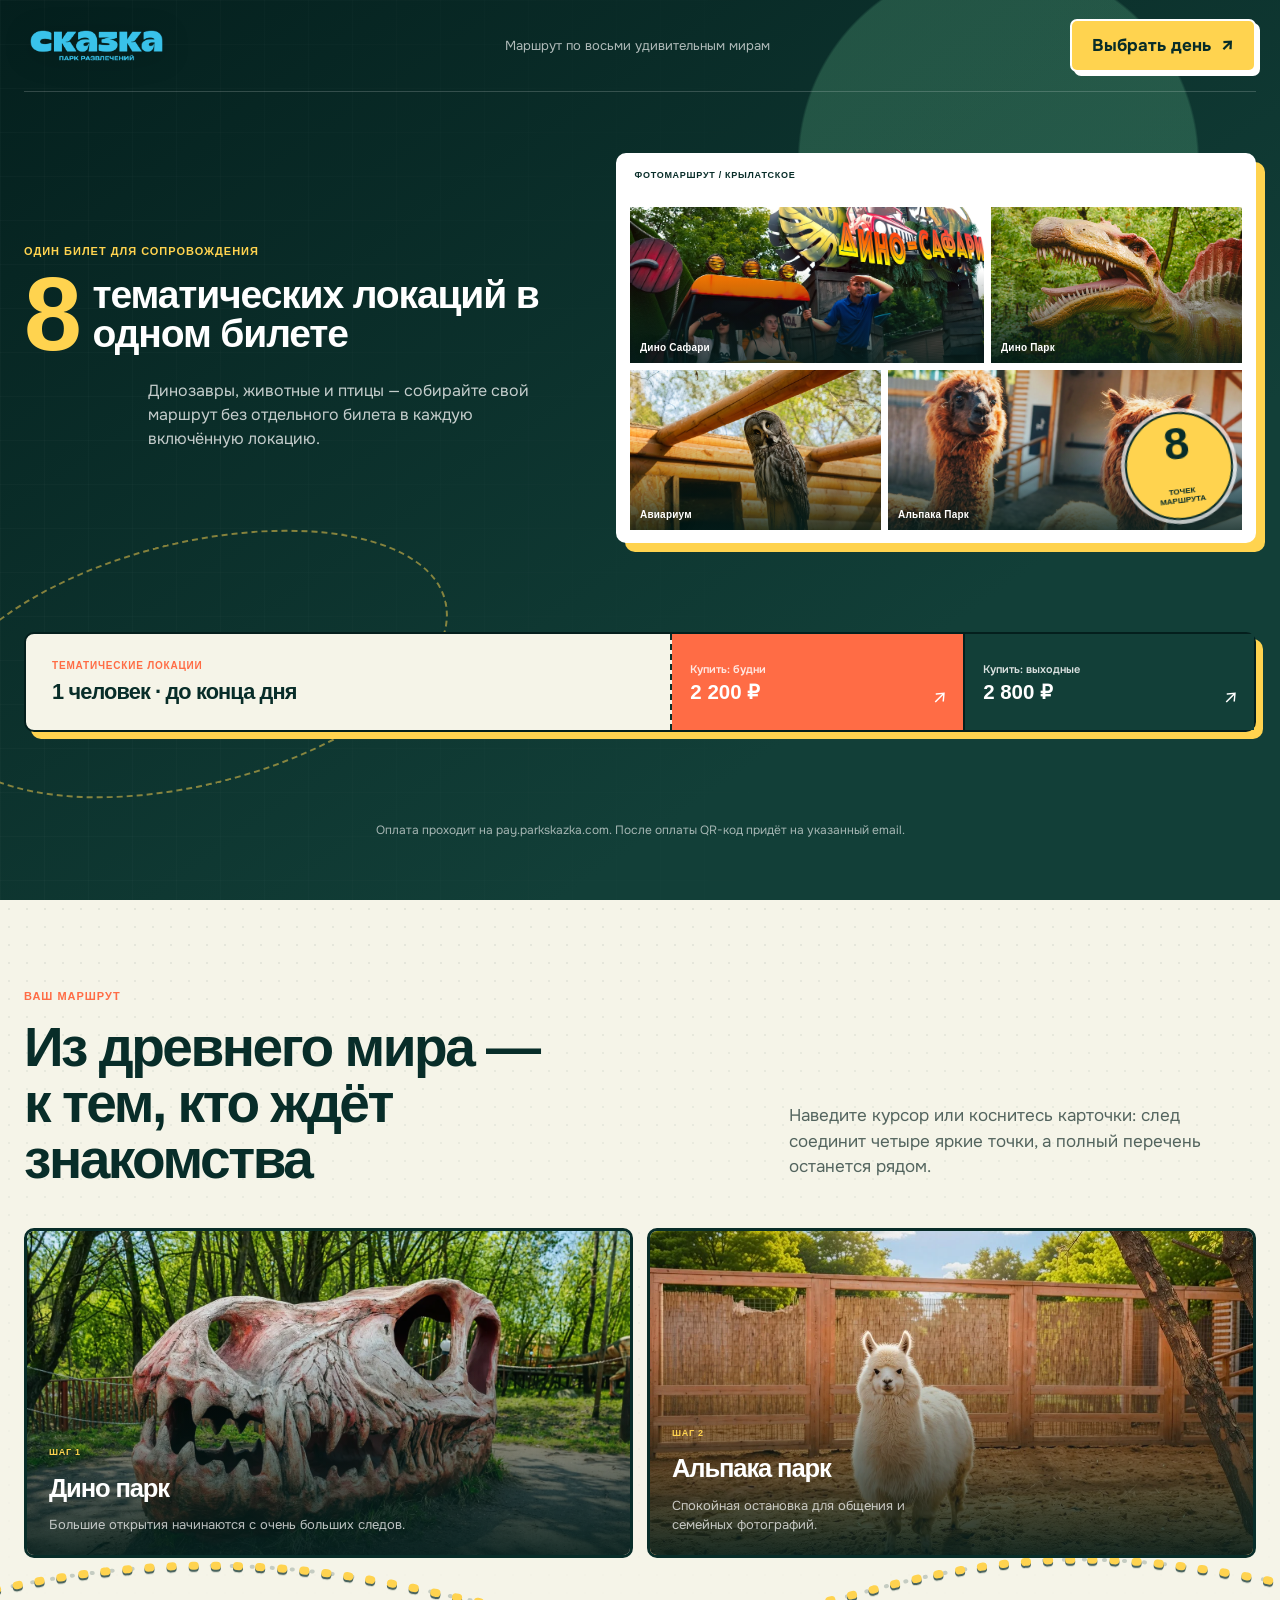
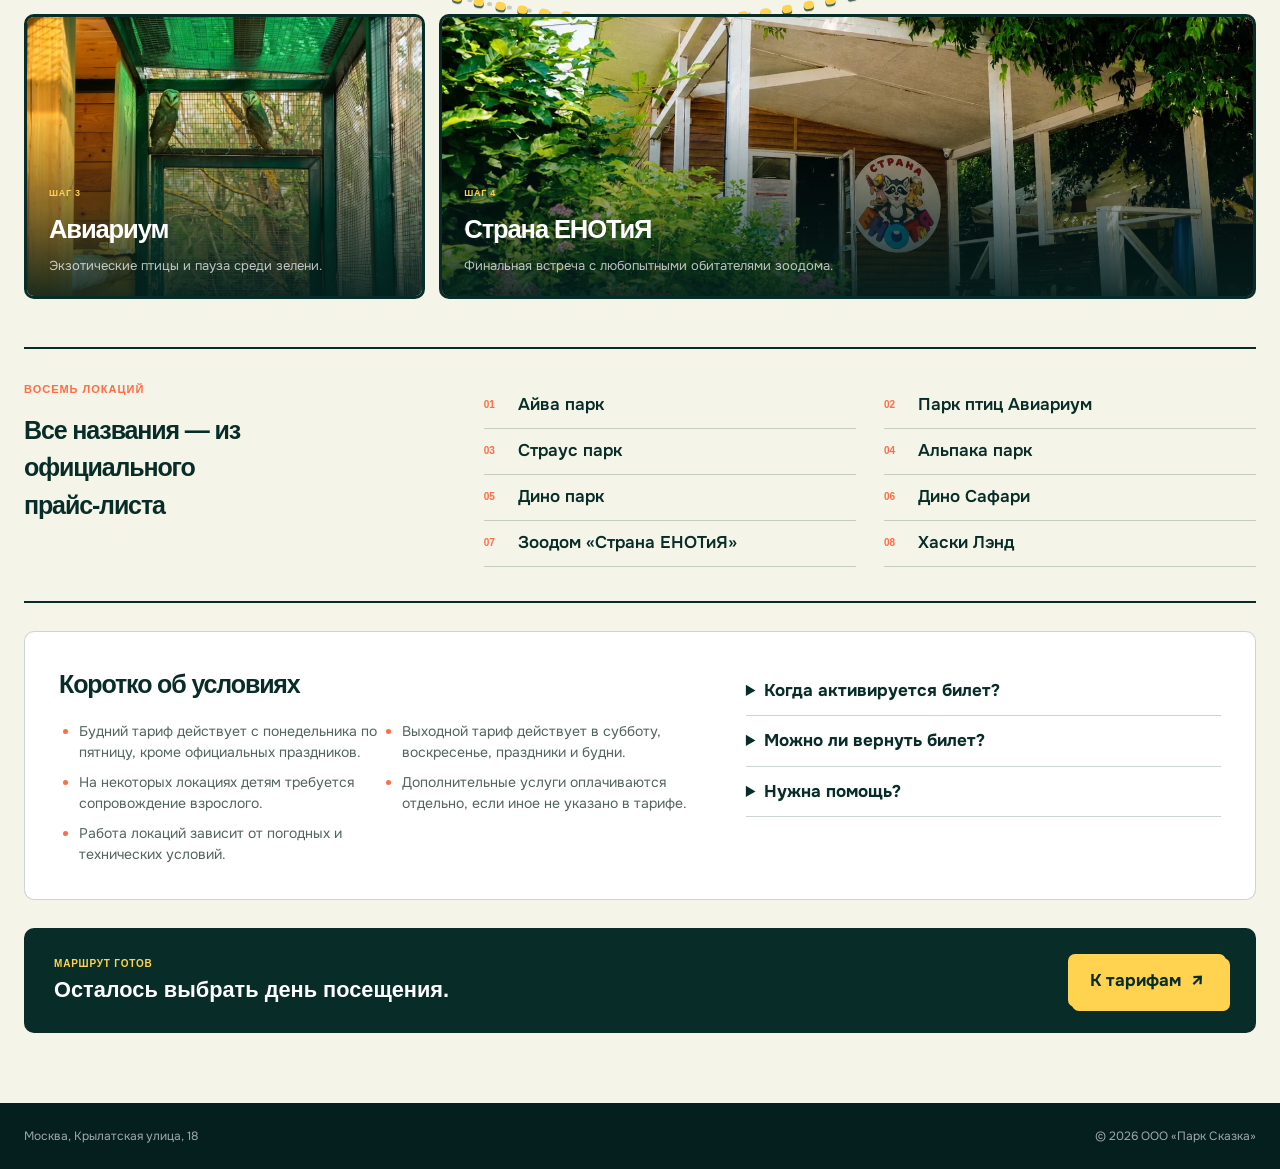
==== theme-locations/index.html @ 402e7f3f "Animate themed route and keep trail behind cards" ====
<!doctype html>
<html lang="ru">
<head>
  <meta charset="utf-8">
  <meta name="viewport" content="width=device-width, initial-scale=1">
  <meta name="description" content="8 тематических локаций Парка «Сказка» в одном билете. Тариф на будни и выходные с прямым переходом к оплате.">
  <meta name="theme-color" content="#173e3a">
  <title>Тематические локации Парка «Сказка»</title>
  <link rel="preload" href="assets/hero-safari.webp" as="image" fetchpriority="high">
  <link rel="stylesheet" href="styles.css">
  <script src="tracking-config.js"></script>
  <script src="script.js" defer></script>
</head>
<body data-page="theme-locations">
  <a class="skip-link" href="#theme-tickets">К тарифам</a>

  <header class="site-header">
    <a class="brand" href="https://parkskazka.com/" aria-label="Перейти на сайт Парка Сказка">
      <img src="assets/skazka-logo.png" alt="Парк Сказка" width="146" height="63">
    </a>
    <p class="header-note">Маршрут по восьми удивительным мирам</p>
    <a class="header-buy" href="#theme-tickets">Выбрать день</a>
  </header>

  <main>
    <section class="hero" aria-labelledby="theme-title">
      <div class="hero-copy reveal">
        <p class="eyebrow">Один билет для сопровождения</p>
        <h1 id="theme-title"><span class="title-number">8</span><span class="title-words">тематических локаций в одном билете</span></h1>
        <p class="hero-lead">Динозавры, животные и птицы — собирайте свой маршрут без отдельного билета в каждую включённую локацию.</p>
      </div>

      <div class="park-collage reveal" data-reveal-delay="1" aria-label="Фотографии тематических парков">
        <figure class="park-shot park-shot--safari">
          <img src="assets/hero-safari.webp" alt="Гости отправляются в Дино Сафари" width="1800" height="1200" fetchpriority="high">
          <figcaption>Дино Сафари</figcaption>
        </figure>
        <figure class="park-shot park-shot--dino">
          <img src="assets/hero-dino.webp" alt="Динозавр в Дино Парке" width="1800" height="1200">
          <figcaption>Дино Парк</figcaption>
        </figure>
        <figure class="park-shot park-shot--aviarium">
          <img src="assets/hero-aviarium.webp" alt="Сова в Авиариуме" width="1800" height="1003">
          <figcaption>Авиариум</figcaption>
        </figure>
        <figure class="park-shot park-shot--alpaca">
          <img src="assets/hero-alpaca.webp" alt="Альпаки в Альпака Парке" width="1800" height="1208">
          <figcaption>Альпака Парк</figcaption>
        </figure>
        <div class="film-stamp"><span>8</span><small>точек маршрута</small></div>
      </div>

      <div class="tariff-strip reveal" id="theme-tickets" data-reveal-delay="2" aria-label="Тарифы тематического билета">
        <div class="tariff-copy">
          <span>Тематические локации</span>
          <strong>1 человек · до конца дня</strong>
        </div>
        <a class="price-button" data-goal="theme_weekday" href="https://pay.parkskazka.com/goods/13166410?quantity=1">
          <span>Купить: будни</span><strong>2 200 ₽</strong>
        </a>
        <a class="price-button price-button--weekend" data-goal="theme_weekend" href="https://pay.parkskazka.com/goods/13166459?quantity=1">
          <span>Купить: выходные</span><strong>2 800 ₽</strong>
        </a>
      </div>

      <p class="payment-note">Оплата проходит на pay.parkskazka.com. После оплаты QR-код придёт на указанный email.</p>
    </section>

    <section class="trail" aria-labelledby="trail-title">
      <div class="trail-heading reveal">
        <div>
          <p class="eyebrow">Ваш маршрут</p>
          <h2 id="trail-title">Из древнего мира — к тем, кто ждёт знакомства</h2>
        </div>
        <p>Наведите курсор или коснитесь карточки: след соединит четыре яркие точки, а полный перечень останется рядом.</p>
      </div>

      <div class="trail-board">
        <svg class="trail-line" viewBox="0 0 1000 80" aria-hidden="true" preserveAspectRatio="none">
          <path class="trail-line__guide" pathLength="1000" d="M-20 48 C110 12 220 14 340 46 S560 82 680 44 S885 8 1020 42" />
          <path class="trail-line__motion" pathLength="1000" d="M-20 48 C110 12 220 14 340 46 S560 82 680 44 S885 8 1020 42" />
        </svg>

        <article class="place-card place-card--one reveal" tabindex="0">
          <img src="assets/dino.webp" alt="Дино парк в Парке Сказка" width="960" height="640" loading="lazy">
          <div><span>Шаг 1</span><h3>Дино парк</h3><p>Большие открытия начинаются с очень больших следов.</p></div>
        </article>
        <article class="place-card place-card--two reveal" data-reveal-delay="1" tabindex="0">
          <img src="assets/alpaca.webp" alt="Альпака парк в Парке Сказка" width="960" height="640" loading="lazy">
          <div><span>Шаг 2</span><h3>Альпака парк</h3><p>Спокойная остановка для общения и семейных фотографий.</p></div>
        </article>
        <article class="place-card place-card--three reveal" data-reveal-delay="2" tabindex="0">
          <img src="assets/aviarium.webp" alt="Парк птиц Авиариум" width="960" height="640" loading="lazy">
          <div><span>Шаг 3</span><h3>Авиариум</h3><p>Экзотические птицы и пауза среди зелени.</p></div>
        </article>
        <article class="place-card place-card--four reveal" data-reveal-delay="3" tabindex="0">
          <img src="assets/enotiya.webp" alt="Зоодом Страна ЕНОТиЯ" width="960" height="640" loading="lazy">
          <div><span>Шаг 4</span><h3>Страна ЕНОТиЯ</h3><p>Финальная встреча с любопытными обитателями зоодома.</p></div>
        </article>
      </div>

      <div class="all-places reveal">
        <div>
          <p class="eyebrow">Восемь локаций</p>
          <h3>Все названия — из официального прайс-листа</h3>
        </div>
        <ul aria-label="Список тематических локаций">
          <li>Айва парк</li>
          <li>Парк птиц Авиариум</li>
          <li>Страус парк</li>
          <li>Альпака парк</li>
          <li>Дино парк</li>
          <li>Дино Сафари</li>
          <li>Зоодом «Страна ЕНОТиЯ»</li>
          <li>Хаски Лэнд</li>
        </ul>
      </div>

      <div class="conditions reveal">
        <div class="condition-summary">
          <h3>Коротко об условиях</h3>
          <ul>
            <li>Будний тариф действует с понедельника по пятницу, кроме официальных праздников.</li>
            <li>Выходной тариф действует в субботу, воскресенье, праздники и будни.</li>
            <li>На некоторых локациях детям требуется сопровождение взрослого.</li>
            <li>Дополнительные услуги оплачиваются отдельно, если иное не указано в тарифе.</li>
            <li>Работа локаций зависит от погодных и технических условий.</li>
          </ul>
        </div>
        <div class="faq">
          <details>
            <summary>Когда активируется билет?</summary>
            <p>При первом проходе. После этого билет действует до конца текущего дня.</p>
          </details>
          <details>
            <summary>Можно ли вернуть билет?</summary>
            <p>После списания первого прохода билет возврату не подлежит.</p>
          </details>
          <details>
            <summary>Нужна помощь?</summary>
            <p><a href="tel:+74951336556">+7 495 133-65-56</a> · <a href="mailto:info@parkskazka.com">info@parkskazka.com</a> · <a href="https://telegram.me/+79779804366">написать в поддержку</a></p>
          </details>
        </div>
      </div>

      <div class="closing-cta reveal">
        <div><span>Маршрут готов</span><strong>Осталось выбрать день посещения.</strong></div>
        <a href="#theme-tickets">К тарифам</a>
      </div>
    </section>
  </main>

  <footer class="site-footer">
    <span>Москва, Крылатская улица, 18</span>
    <span>© 2026 ООО «Парк Сказка»</span>
  </footer>

  <a class="mobile-cta" data-goal="theme_mobile_primary" href="https://pay.parkskazka.com/goods/13166410?quantity=1">
    <span>Тематический билет</span><strong>от 2 200 ₽</strong>
  </a>
</body>
</html>
---- theme-locations/styles.css ----
@font-face { font-family: "Onest"; src: url("assets/fonts/onest-400.ttf") format("truetype"); font-weight: 400; font-display: swap; }
@font-face { font-family: "Onest"; src: url("assets/fonts/onest-600.ttf") format("truetype"); font-weight: 600; font-display: swap; }
@font-face { font-family: "Onest"; src: url("assets/fonts/onest-700.ttf") format("truetype"); font-weight: 700; font-display: swap; }
@font-face { font-family: "Unbounded"; src: url("assets/fonts/unbounded-600.ttf") format("truetype"); font-weight: 600; font-display: swap; }
@font-face { font-family: "Unbounded"; src: url("assets/fonts/unbounded-700.ttf") format("truetype"); font-weight: 700; font-display: swap; }

:root {
  --forest: #123f38;
  --forest-deep: #082d29;
  --forest-black: #041f1d;
  --leaf: #78d9a1;
  --paper: #f5f4e8;
  --paper-dark: #e7e7d4;
  --tangerine: #ff6c45;
  --sun: #ffd34f;
  --white: #ffffff;
  --ink-soft: #53645e;
  --line: rgba(8, 45, 41, .2);
}

* { box-sizing: border-box; }
html { color-scheme: light; scroll-behavior: smooth; }
body { min-width: 320px; margin: 0; overflow-x: hidden; color: var(--forest-deep); background: var(--paper); font: 400 17px/1.5 "Onest", Arial, sans-serif; }
img, video { display: block; max-width: 100%; }
a { color: inherit; }
button, a { -webkit-tap-highlight-color: transparent; }
:focus-visible { outline: 4px solid var(--sun); outline-offset: 4px; }

.skip-link { position: fixed; z-index: 100; top: 12px; left: 12px; width: 1px; height: 1px; padding: 0; overflow: hidden; color: var(--white); background: var(--forest-black); clip-path: inset(50%); white-space: nowrap; }
.skip-link:focus { width: auto; height: auto; padding: 10px 16px; overflow: visible; clip-path: none; }

.site-header { position: absolute; z-index: 20; top: 0; left: 50%; display: grid; grid-template-columns: 180px 1fr auto; align-items: center; width: min(1280px, calc(100% - 48px)); min-height: 92px; border-bottom: 1px solid rgba(255,255,255,.18); color: var(--white); transform: translateX(-50%); }
.brand { display: inline-flex; width: fit-content; }
.brand img { width: 145px; height: auto; filter: drop-shadow(0 4px 14px rgba(0,0,0,.2)); }
.header-note { margin: 0; color: rgba(255,255,255,.68); font-size: 13px; text-align: center; }
.header-buy, .closing-cta a { display: inline-flex; align-items: center; justify-content: center; min-height: 48px; padding: 11px 20px; border: 2px solid var(--white); border-radius: 7px; color: var(--forest-deep); background: var(--sun); box-shadow: 4px 4px 0 var(--white); font-weight: 700; text-decoration: none; transition: transform 550ms cubic-bezier(.2,.8,.2,1), box-shadow 550ms cubic-bezier(.2,.8,.2,1), background-color 550ms ease; }
.header-buy::after, .closing-cta a::after { content: "↗"; margin-left: 10px; font-size: 18px; }
.header-buy:hover, .closing-cta a:hover { background: var(--white); box-shadow: 2px 2px 0 var(--white); transform: translate(2px,2px); }

.hero { position: relative; display: grid; grid-template-columns: minmax(430px, .92fr) minmax(540px, 1.08fr); grid-template-areas: "copy film" "tariffs tariffs" "note note"; gap: 26px 46px; align-items: center; min-height: 100svh; padding: 122px max(24px, calc((100vw - 1280px) / 2)) 30px; overflow: hidden; color: var(--white); background: radial-gradient(circle at 78% 18%, rgba(120,217,161,.22) 0 16%, transparent 16.2%), linear-gradient(145deg, var(--forest-black), var(--forest) 72%); }
.hero::before { content: ""; position: absolute; inset: 0; opacity: .18; background-image: linear-gradient(rgba(255,255,255,.12) 1px, transparent 1px), linear-gradient(90deg, rgba(255,255,255,.12) 1px, transparent 1px); background-size: 44px 44px; mask-image: linear-gradient(90deg, black, transparent 70%); pointer-events: none; }
.hero::after { content: ""; position: absolute; left: -70px; bottom: 114px; width: 520px; height: 240px; border: 2px dashed rgba(255,211,79,.5); border-radius: 50%; transform: rotate(-14deg); pointer-events: none; }
.hero-copy { position: relative; z-index: 2; grid-area: copy; }
.eyebrow { margin: 0 0 16px; color: var(--tangerine); font: 700 11px/1.2 "Unbounded", sans-serif; letter-spacing: .09em; text-transform: uppercase; }
.hero .eyebrow { color: var(--sun); }
h1, h2, h3, p { text-wrap: pretty; }
h1, h2, h3 { margin: 0; font-family: "Unbounded", sans-serif; letter-spacing: -.045em; }
h1 { display: flex; gap: 20px; align-items: center; max-width: 100%; line-height: 1.02; }
.title-number { flex: 0 0 auto; color: var(--sun); font: 700 clamp(104px, 8vw, 132px)/.72 "Unbounded", sans-serif; letter-spacing: -.09em; }
.title-words { min-width: 0; font-size: clamp(35px, 3.05vw, 44px); }
.hero-lead { max-width: 45ch; margin: 25px 0 0 124px; color: rgba(255,255,255,.76); font-size: clamp(16px, 1.2vw, 19px); }

.park-collage { position: relative; z-index: 2; grid-area: film; display: grid; grid-template-columns: repeat(12, minmax(0, 1fr)); grid-template-rows: repeat(2, minmax(0, 1fr)); gap: 7px; height: clamp(390px, 43vh, 475px); padding: 43px 7px 7px; overflow: hidden; border: 7px solid var(--white); border-radius: 10px; background: var(--white); box-shadow: 9px 9px 0 var(--sun); transform: rotate(-.5deg); }
.park-collage::before { content: "ФОТОМАРШРУТ  /  КРЫЛАТСКОЕ"; position: absolute; z-index: 4; top: 0; right: 0; left: 0; height: 36px; padding: 11px 12px 0; color: var(--forest-deep); background: var(--white); font: 700 9px/1 "Unbounded", sans-serif; letter-spacing: .08em; }
.park-shot { position: relative; min-width: 0; min-height: 0; margin: 0; overflow: hidden; background: var(--forest-black); }
.park-shot--safari { grid-area: 1 / 1 / 2 / 8; }
.park-shot--dino { grid-area: 1 / 8 / 2 / 13; }
.park-shot--aviarium { grid-area: 2 / 1 / 3 / 6; }
.park-shot--alpaca { grid-area: 2 / 6 / 3 / 13; }
.park-shot img { width: 100%; height: 100%; object-fit: cover; transition: transform 900ms cubic-bezier(.2,.8,.2,1); }
.park-shot--safari img { object-position: 50% 47%; }
.park-shot--dino img { object-position: 50% 36%; }
.park-shot--aviarium img { object-position: 50% 48%; }
.park-shot--alpaca img { object-position: 50% 45%; }
.park-shot::after { content: ""; position: absolute; inset: 42% 0 0; background: linear-gradient(180deg, transparent, rgba(4,31,29,.82)); pointer-events: none; }
.park-shot figcaption { position: absolute; z-index: 1; right: 10px; bottom: 9px; left: 10px; color: var(--white); font: 700 10px/1.15 "Unbounded", sans-serif; letter-spacing: .02em; text-shadow: 0 2px 12px rgba(0,0,0,.6); }
.park-shot:hover img { transform: scale(1.025); }
.film-stamp { position: absolute; z-index: 3; right: 16px; bottom: 16px; display: grid; place-items: center; width: 108px; aspect-ratio: 1; border: 2px solid var(--forest-deep); border-radius: 50%; color: var(--forest-deep); background: var(--sun); box-shadow: 0 0 0 4px rgba(255,255,255,.72); transform: rotate(-7deg); }
.film-stamp span { font: 700 45px/.8 "Unbounded", sans-serif; }
.film-stamp small { max-width: 74px; font: 700 8px/1.15 "Unbounded", sans-serif; text-align: center; text-transform: uppercase; }

.tariff-strip { position: relative; z-index: 3; grid-area: tariffs; display: grid; grid-template-columns: 1fr minmax(230px,.45fr) minmax(230px,.45fr); align-items: stretch; border: 2px solid var(--forest-black); border-radius: 10px; color: var(--forest-deep); background: var(--paper); box-shadow: 7px 7px 0 var(--sun); }
.tariff-copy { display: grid; align-content: center; min-height: 96px; padding: 18px 26px; border-right: 2px dashed var(--forest-deep); }
.tariff-copy span { color: var(--tangerine); font: 700 10px/1.2 "Unbounded", sans-serif; letter-spacing: .08em; text-transform: uppercase; }
.tariff-copy strong { display: block; margin-top: 7px; font: 700 clamp(19px,1.7vw,25px)/1.15 "Unbounded", sans-serif; letter-spacing: -.04em; }
.price-button { position: relative; display: grid; align-content: center; padding: 14px 42px 14px 18px; color: var(--white); background: var(--tangerine); text-decoration: none; transition: background-color 550ms ease, color 550ms ease; }
.price-button + .price-button { border-left: 2px solid var(--forest-black); }
.price-button::after { content: "↗"; position: absolute; right: 16px; bottom: 17px; font-size: 20px; }
.price-button span { font-size: 11px; font-weight: 600; opacity: .84; }
.price-button strong { margin-top: 4px; font: 700 clamp(19px,1.6vw,24px)/1.05 "Unbounded", sans-serif; }
.price-button--weekend { background: var(--forest); }
.price-button:hover { color: var(--forest-deep); background: var(--sun); }
.payment-note { position: relative; z-index: 2; grid-area: note; margin: 0; color: rgba(255,255,255,.62); font-size: 12px; text-align: center; }

.trail { position: relative; min-height: 100svh; padding: 90px max(24px, calc((100vw - 1280px) / 2)) 70px; overflow: hidden; background: var(--paper); }
.trail::before { content: ""; position: absolute; inset: 0; opacity: .36; background-image: radial-gradient(circle at center, rgba(8,45,41,.2) 0 1px, transparent 1.5px); background-size: 18px 18px; mask-image: linear-gradient(180deg, black, transparent 42%); pointer-events: none; }
.trail-heading { position: relative; z-index: 1; display: grid; grid-template-columns: 1.2fr .8fr; gap: 64px; align-items: end; margin-bottom: 40px; }
.trail-heading h2 { max-width: 17ch; font-size: clamp(38px,4.3vw,62px); line-height: 1.02; }
.trail-heading > p { max-width: 38ch; margin: 0 0 8px; color: var(--ink-soft); }

.trail-board { position: relative; z-index: 1; display: grid; grid-template-columns: repeat(6,minmax(0,1fr)); grid-template-rows: 330px 56px 285px; gap: 0 14px; isolation: isolate; }
.trail-line { position: absolute; z-index: 0; top: 314px; left: -2%; width: 104%; height: 88px; overflow: visible; pointer-events: none; }
.trail-line path { fill: none; vector-effect: non-scaling-stroke; stroke-linecap: round; }
.trail-line__guide { stroke: rgba(8,45,41,.2); stroke-width: 4; stroke-dasharray: 1 18; }
.trail-line__motion { opacity: 0; stroke: var(--sun); stroke-width: 8; stroke-dasharray: 2 19; stroke-dashoffset: 160; filter: drop-shadow(0 2px 0 rgba(8,45,41,.72)); }
.trail-board.is-route-active .trail-line__motion { animation: route-draw 3.4s cubic-bezier(.2,.8,.2,1) both; }
.place-card { position: relative; z-index: 2; overflow: hidden; border: 3px solid var(--forest-deep); border-radius: 10px; background: var(--forest-black); transition: border-color 240ms ease, box-shadow 240ms ease, transform 600ms cubic-bezier(.2,.8,.2,1); }
.place-card--one { grid-column: 1 / 4; grid-row: 1; }
.place-card--two { grid-column: 4 / 7; grid-row: 1; }
.place-card--three { grid-column: 1 / 3; grid-row: 3; }
.place-card--four { grid-column: 3 / 7; grid-row: 3; }
.place-card::after { content: ""; position: absolute; inset: 0; background: linear-gradient(180deg, transparent 34%, rgba(4,31,29,.9)); pointer-events: none; }
.place-card img { width: 100%; height: 100%; object-fit: cover; transition: transform 700ms cubic-bezier(.2,.8,.2,1), filter 300ms ease; }
.place-card:hover, .place-card:focus-visible { border-color: var(--tangerine); box-shadow: 0 12px 24px rgba(8,45,41,.14); transform: translateY(-4px); }
.place-card:hover img, .place-card:focus-visible img { filter: saturate(1.06); transform: scale(1.045); }
.place-card > div { position: absolute; z-index: 1; right: 0; bottom: 0; left: 0; padding: 20px 22px; color: var(--white); }
.place-card span { color: var(--sun); font: 700 9px/1.2 "Unbounded", sans-serif; letter-spacing: .08em; text-transform: uppercase; }
.place-card h3 { margin-top: 6px; font-size: clamp(22px,2vw,30px); }
.place-card p { max-width: 42ch; margin: 8px 0 0; color: rgba(255,255,255,.72); font-size: 13px; }

.all-places { position: relative; z-index: 1; display: grid; grid-template-columns: .7fr 1.3fr; gap: 44px; align-items: start; margin-top: 48px; padding: 34px 0; border-top: 2px solid var(--forest-deep); border-bottom: 2px solid var(--forest-deep); }
.all-places h3 { max-width: 18ch; font-size: 25px; }
.all-places ul { counter-reset: locations; display: grid; grid-template-columns: repeat(2,minmax(0,1fr)); gap: 0 28px; margin: 0; padding: 0; list-style: none; }
.all-places li { counter-increment: locations; display: grid; grid-template-columns: 34px 1fr; align-items: center; min-height: 46px; border-bottom: 1px solid var(--line); font-weight: 600; }
.all-places li::before { content: counter(locations, decimal-leading-zero); color: var(--tangerine); font: 700 10px/1 "Unbounded", sans-serif; }

.conditions { position: relative; z-index: 1; display: grid; grid-template-columns: 1.15fr .85fr; gap: 44px; margin-top: 28px; padding: 34px; border: 1px solid var(--line); border-radius: 10px; background: var(--white); }
.conditions h3 { font-size: 25px; }
.conditions ul { display: grid; grid-template-columns: repeat(2,minmax(0,1fr)); gap: 9px 24px; margin: 18px 0 0; padding-left: 20px; color: var(--ink-soft); font-size: 14px; }
.conditions li::marker { color: var(--tangerine); }
.faq details { border-bottom: 1px solid var(--line); }
.faq summary { padding: 12px 0; font-weight: 700; cursor: pointer; }
.faq p { margin: -2px 0 14px; color: var(--ink-soft); font-size: 14px; }
.faq a { color: var(--forest); font-weight: 700; }
.closing-cta { position: relative; z-index: 1; display: flex; justify-content: space-between; gap: 24px; align-items: center; margin-top: 28px; padding: 26px 30px; border-radius: 10px; color: var(--white); background: var(--forest-deep); }
.closing-cta span { display: block; color: var(--sun); font: 700 10px/1.2 "Unbounded", sans-serif; letter-spacing: .08em; text-transform: uppercase; }
.closing-cta strong { display: block; margin-top: 7px; font: 700 clamp(19px,1.7vw,26px)/1.2 "Unbounded", sans-serif; }
.closing-cta a { flex: 0 0 auto; border-color: var(--sun); box-shadow: 4px 4px 0 var(--sun); }
.site-footer { display: flex; justify-content: space-between; gap: 20px; padding: 24px max(24px, calc((100vw - 1280px) / 2)); color: rgba(255,255,255,.62); background: var(--forest-black); font-size: 12px; }
.mobile-cta { display: none; }

.js .reveal { opacity: 0; transform: translateY(10px); transition: opacity 600ms ease, transform 600ms cubic-bezier(.2,.8,.2,1); }
.js .reveal[data-reveal-delay="1"] { transition-delay: 70ms; }
.js .reveal[data-reveal-delay="2"] { transition-delay: 140ms; }
.js .reveal[data-reveal-delay="3"] { transition-delay: 210ms; }
.js .reveal.is-visible { opacity: 1; transform: translateY(0); }
.js .place-card.reveal { transform: translateY(24px) scale(.985); }
.js .place-card.reveal.is-visible { transform: translateY(0) scale(1); }
.js .place-card.reveal.is-visible:hover, .js .place-card.reveal.is-visible:focus-visible { transform: translateY(-4px) scale(1); }
.js .park-collage .park-shot { opacity: 0; transform: scale(.97); }
.js .park-collage.is-visible .park-shot { animation: photo-arrive 680ms cubic-bezier(0,.75,.25,1) both; }
.js .park-collage.is-visible .park-shot:nth-child(2) { animation-delay: 80ms; }
.js .park-collage.is-visible .park-shot:nth-child(3) { animation-delay: 160ms; }
.js .park-collage.is-visible .park-shot:nth-child(4) { animation-delay: 240ms; }
.js .hero-copy.is-visible .title-number { animation: number-stamp 720ms cubic-bezier(.18,.9,.28,1.18) both; }

@keyframes route-draw {
  0% { opacity: 0; stroke-dashoffset: 160; }
  12% { opacity: 1; }
  100% { opacity: 1; stroke-dashoffset: 0; }
}

@keyframes photo-arrive {
  from { opacity: 0; transform: scale(.97); }
  to { opacity: 1; transform: scale(1); }
}

@keyframes number-stamp {
  0% { opacity: 0; transform: translateY(18px) scale(.86); }
  70% { opacity: 1; transform: translateY(-2px) scale(1.035); }
  100% { opacity: 1; transform: translateY(0) scale(1); }
}

@media (max-width: 1040px) {
  .hero { grid-template-columns: .9fr 1.1fr; gap: 24px; }
  .title-number { font-size: 96px; }
  .hero-lead { margin-left: 0; }
  .tariff-strip { grid-template-columns: 1fr 1fr; }
  .tariff-copy { grid-column: 1 / -1; border-right: 0; border-bottom: 2px dashed var(--forest-deep); }
}

@media (max-width: 760px) {
  body { padding-bottom: 76px; font-size: 16px; }
  .site-header { grid-template-columns: 1fr auto; width: calc(100% - 32px); min-height: 76px; }
  .brand img { width: 116px; }
  .header-note { display: none; }
  .header-buy { min-height: 40px; padding: 8px 11px; border-radius: 6px; box-shadow: 3px 3px 0 var(--white); font-size: 12px; }
  .header-buy::after { margin-left: 6px; }
  .hero { display: block; min-height: auto; padding: 102px 16px 34px; }
  .hero::after { left: -190px; bottom: 440px; }
  .hero-copy { padding: 0 5px 24px; }
  h1 { display: block; }
  .title-number { display: block; margin-bottom: 8px; font-size: 76px; line-height: .78; }
  .title-words { display: block; max-width: 100%; font-size: clamp(29px,7.8vw,36px); line-height: 1.06; }
  .eyebrow { margin-bottom: 13px; font-size: 9px; }
  .hero-lead { max-width: 36ch; margin: 18px 0 0; font-size: 16px; }
  .park-collage { grid-template-columns: repeat(2, minmax(0, 1fr)); grid-template-rows: repeat(2, minmax(0, 1fr)); gap: 5px; height: min(126vw, 520px); min-height: 390px; padding: 37px 5px 5px; border-width: 5px; border-radius: 8px; box-shadow: 5px 5px 0 var(--sun); transform: none; }
  .park-collage::before { height: 32px; padding-top: 10px; font-size: 7px; }
  .park-shot--safari { grid-area: 1 / 1 / 2 / 2; }
  .park-shot--dino { grid-area: 1 / 2 / 2 / 3; }
  .park-shot--aviarium { grid-area: 2 / 1 / 3 / 2; }
  .park-shot--alpaca { grid-area: 2 / 2 / 3 / 3; }
  .park-shot--safari img { object-position: 57% center; }
  .park-shot--dino img { object-position: 46% 35%; }
  .park-shot--aviarium img { object-position: 48% center; }
  .park-shot--alpaca img { object-position: 50% center; }
  .park-shot figcaption { right: 8px; bottom: 8px; left: 8px; font-size: 8px; }
  .film-stamp { width: 88px; }
  .film-stamp span { font-size: 36px; }
  .tariff-strip { grid-template-columns: 1fr 1fr; margin-top: 22px; border-radius: 8px; box-shadow: 5px 5px 0 var(--sun); }
  .tariff-copy { min-height: 76px; padding: 15px 16px; }
  .price-button { min-height: 72px; padding: 12px 28px 12px 12px; }
  .price-button + .price-button { border-left-width: 1px; }
  .price-button::after { right: 9px; bottom: 12px; }
  .price-button strong { font-size: 16px; }
  .payment-note { margin-top: 18px; text-align: left; }
  .trail { min-height: auto; padding: 72px 16px 46px; }
  .trail-heading { display: block; margin-bottom: 28px; }
  .trail-heading h2 { font-size: clamp(33px,8.8vw,43px); }
  .trail-heading > p { margin-top: 17px; font-size: 15px; }
  .trail-board { grid-template-columns: 1fr; grid-template-rows: none; gap: 14px; padding-left: 14px; }
  .trail-board::before { content: ""; position: absolute; z-index: 0; top: 10px; bottom: 10px; left: 1px; width: 8px; opacity: 0; background: radial-gradient(circle, var(--sun) 0 3px, transparent 3.5px) center top / 8px 22px repeat-y; transform: scaleY(0); transform-origin: center top; }
  .trail-board.is-route-active::before { animation: mobile-route-draw 1.8s cubic-bezier(.2,.8,.2,1) forwards; }
  .trail-line { display: none; }
  .place-card--one, .place-card--two, .place-card--three, .place-card--four { grid-column: auto; grid-row: auto; min-height: 250px; }
  .place-card > div { padding: 18px; }
  .place-card h3 { font-size: 23px; }
  .all-places { grid-template-columns: 1fr; gap: 22px; margin-top: 32px; padding: 28px 0; }
  .all-places h3 { font-size: 22px; }
  .all-places ul { grid-template-columns: 1fr; }
  .conditions { grid-template-columns: 1fr; gap: 26px; padding: 24px 20px; }
  .conditions ul { grid-template-columns: 1fr; font-size: 13px; }
  .closing-cta { display: none; }
  .site-footer { display: grid; padding: 22px 16px; }
  .mobile-cta { position: fixed; z-index: 50; right: 12px; bottom: 12px; left: 12px; display: flex; justify-content: space-between; align-items: center; min-height: 60px; padding: 11px 18px; border: 2px solid var(--forest-deep); border-radius: 8px; color: var(--forest-deep); background: var(--sun); box-shadow: 5px 5px 0 rgba(4,31,29,.9); text-decoration: none; }
  .mobile-cta span { font-size: 12px; font-weight: 700; }
  .mobile-cta strong { font: 700 15px/1 "Unbounded", sans-serif; }
}

@media (max-width: 430px) {
  .tariff-strip { grid-template-columns: 1fr; }
  .tariff-copy { grid-column: auto; }
  .price-button + .price-button { border-top: 1px solid var(--forest-black); border-left: 0; }
}

@keyframes mobile-route-draw {
  from { opacity: 0; transform: scaleY(0); }
  to { opacity: .82; transform: scaleY(1); }
}

@media (prefers-reduced-motion: reduce) {
  html { scroll-behavior: auto; }
  *, *::before, *::after { animation-duration: .01ms !important; transition-duration: .01ms !important; }
  .js .reveal { opacity: 1; transform: none; }
  .js .park-collage .park-shot { opacity: 1; transform: none; }
  .trail-line__motion { opacity: 1; stroke-dashoffset: 0; }
  .trail-board::before { opacity: .82; transform: scaleY(1); }
}
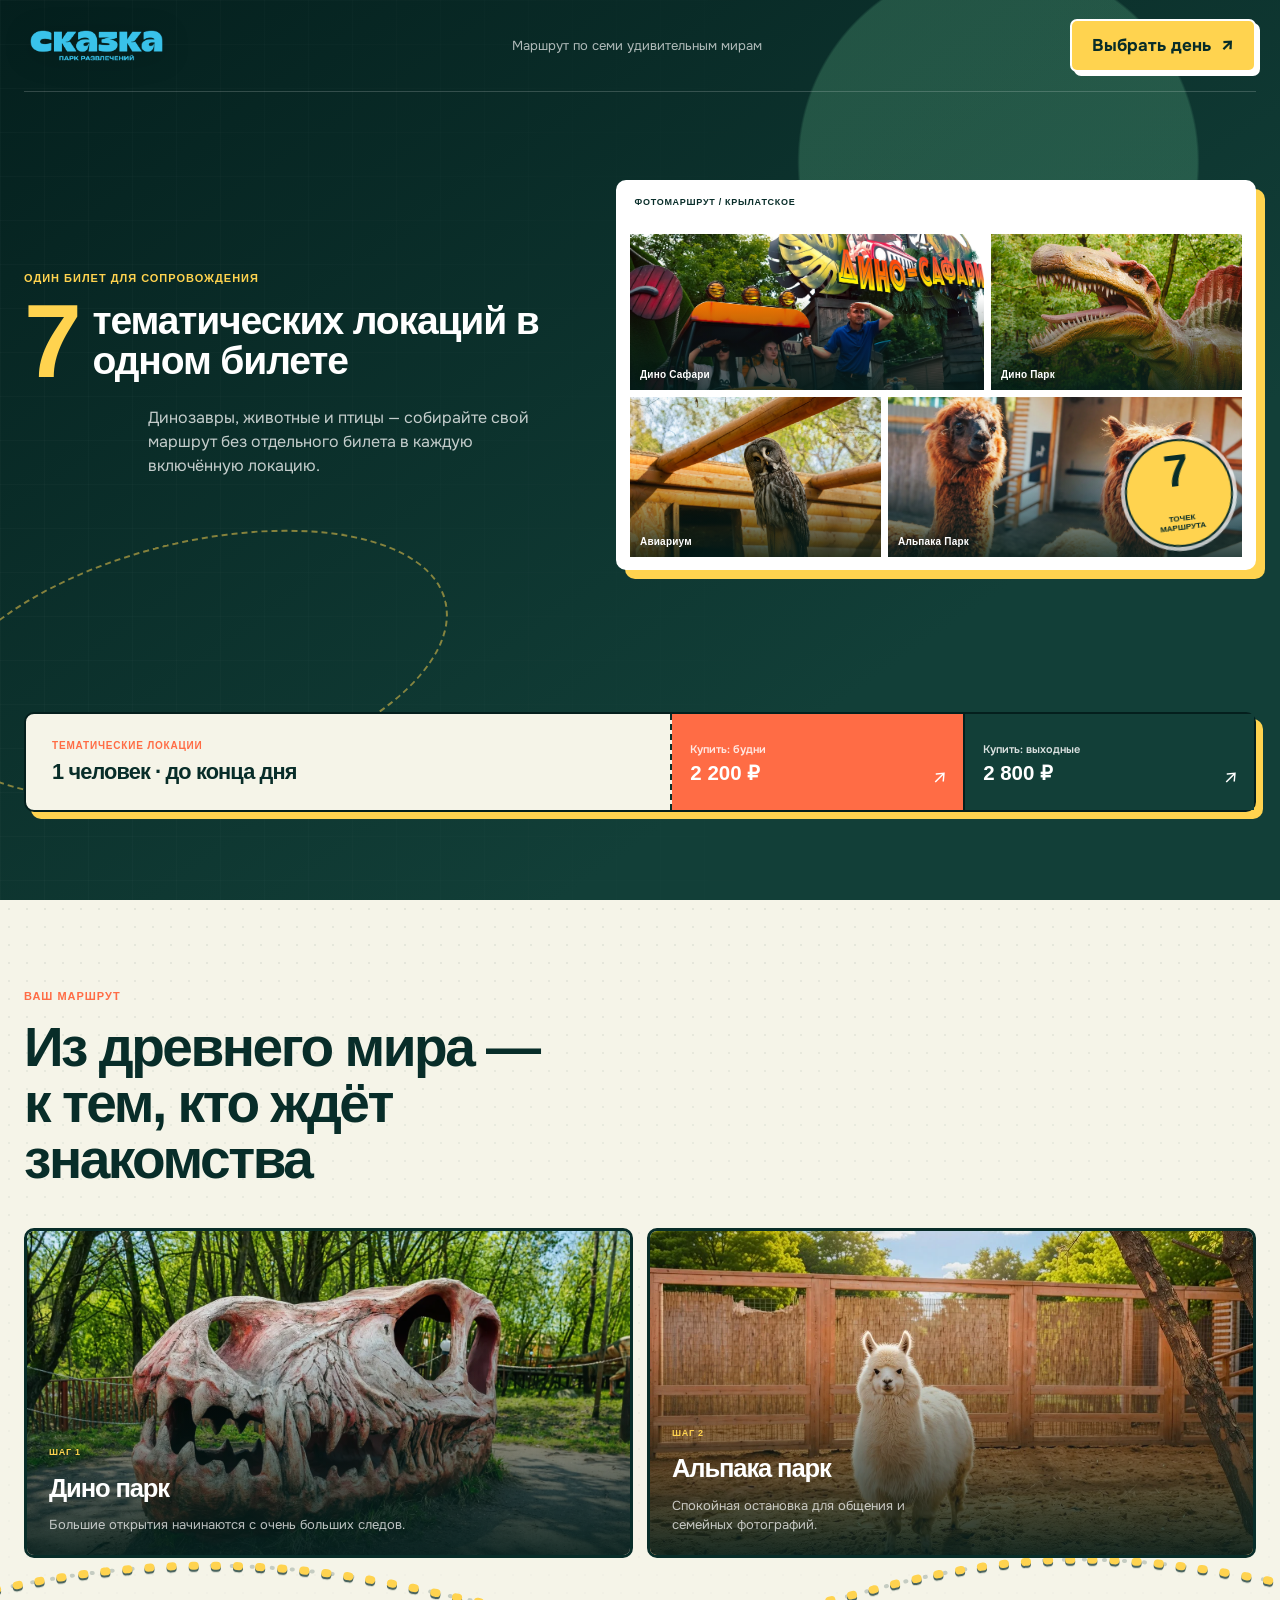
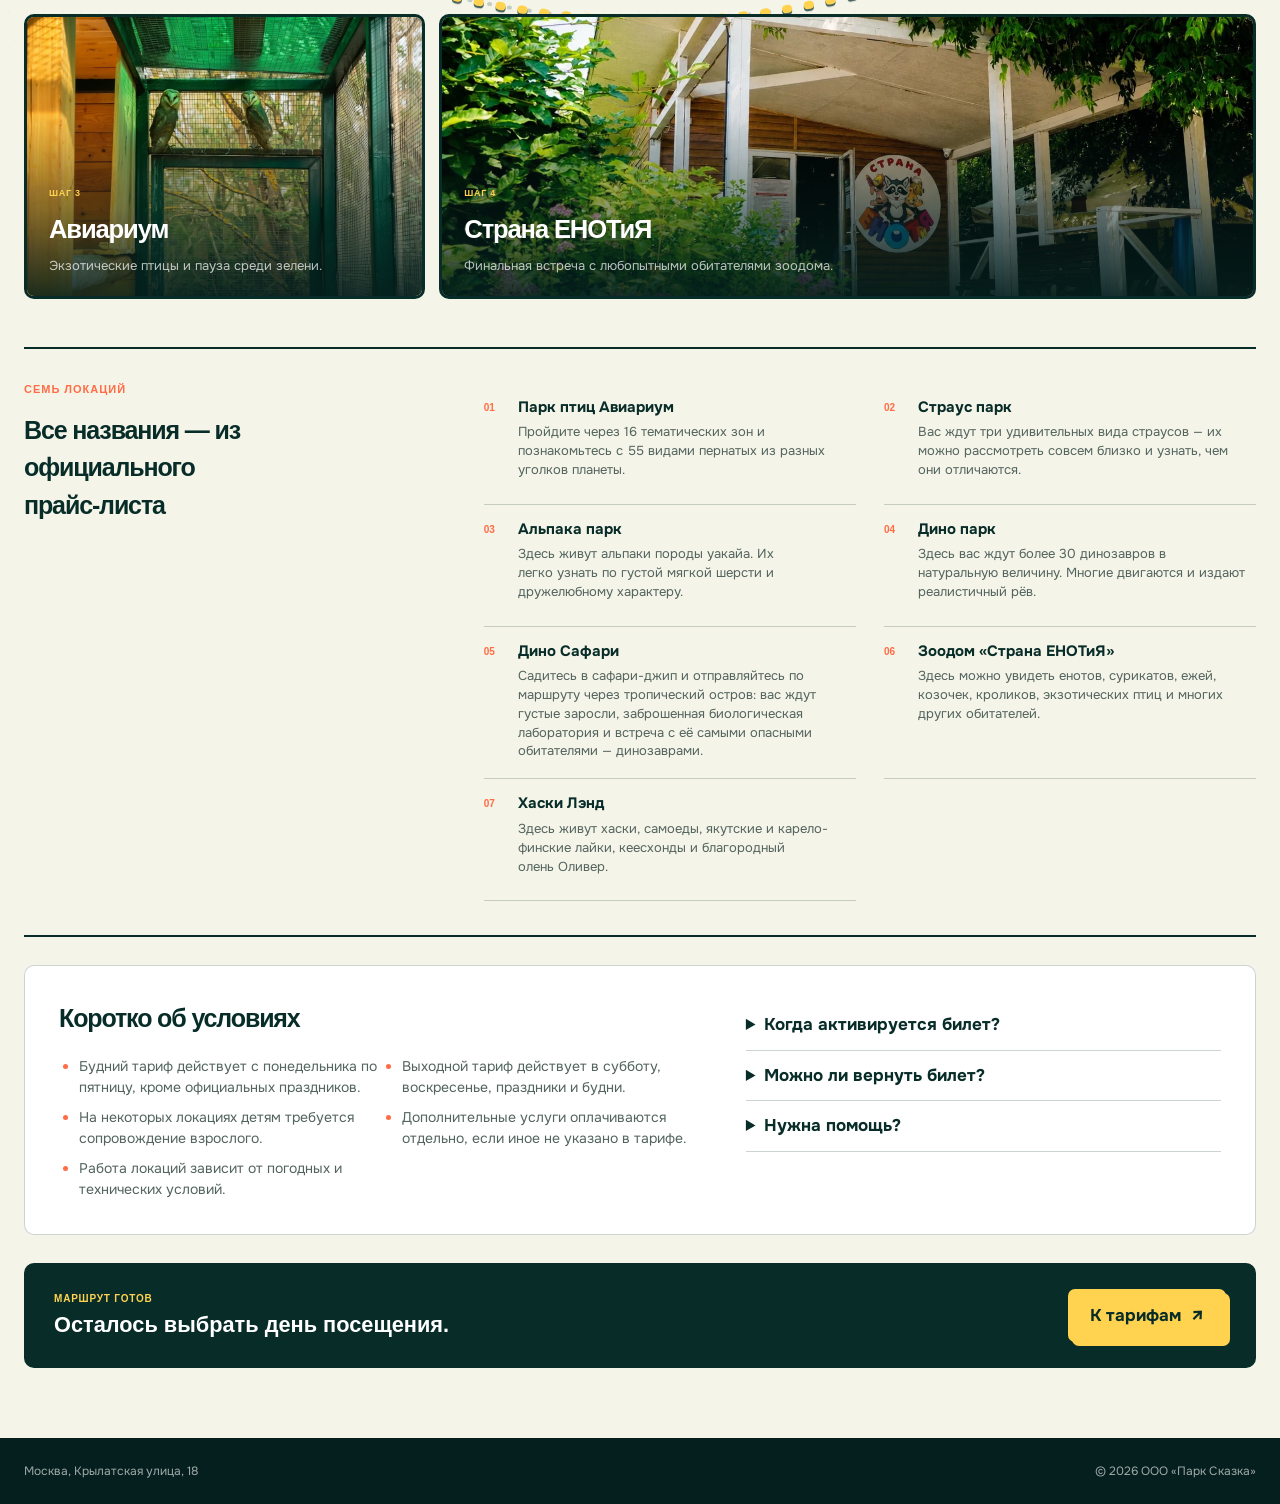
==== commit 8561730e: "Update thematic location copy" ====
--- a/theme-locations/index.html
+++ b/theme-locations/index.html
@@ -3,22 +3,25 @@
 <head>
   <meta charset="utf-8">
   <meta name="viewport" content="width=device-width, initial-scale=1">
-  <meta name="description" content="8 тематических локаций Парка «Сказка» в одном билете. Тариф на будни и выходные с прямым переходом к оплате.">
+  <meta name="description" content="7 тематических локаций Парка «Сказка» в одном билете. Тариф на будни и выходные с прямым переходом к оплате.">
   <meta name="theme-color" content="#173e3a">
   <title>Тематические локации Парка «Сказка»</title>
+  <link rel="icon" href="favicon.svg" type="image/svg+xml" sizes="any">
   <link rel="preload" href="assets/hero-safari.webp" as="image" fetchpriority="high">
   <link rel="stylesheet" href="styles.css">
   <script src="tracking-config.js"></script>
   <script src="script.js" defer></script>
 </head>
 <body data-page="theme-locations">
+  <noscript><div><img src="https://top-fwz1.mail.ru/counter?id=3782185;js=na" style="position:absolute;left:-9999px;" alt="Top.Mail.Ru"></div></noscript>
+  <noscript><div><img src="https://mc.yandex.ru/watch/37767130" style="position:absolute;left:-9999px;" alt=""></div></noscript>
   <a class="skip-link" href="#theme-tickets">К тарифам</a>
 
   <header class="site-header">
     <a class="brand" href="https://parkskazka.com/" aria-label="Перейти на сайт Парка Сказка">
       <img src="assets/skazka-logo.png" alt="Парк Сказка" width="146" height="63">
     </a>
-    <p class="header-note">Маршрут по восьми удивительным мирам</p>
+    <p class="header-note">Маршрут по семи удивительным мирам</p>
     <a class="header-buy" href="#theme-tickets">Выбрать день</a>
   </header>
 
@@ -26,7 +29,7 @@
     <section class="hero" aria-labelledby="theme-title">
       <div class="hero-copy reveal">
         <p class="eyebrow">Один билет для сопровождения</p>
-        <h1 id="theme-title"><span class="title-number">8</span><span class="title-words">тематических локаций в одном билете</span></h1>
+        <h1 id="theme-title"><span class="title-number">7</span><span class="title-words">тематических локаций в одном билете</span></h1>
         <p class="hero-lead">Динозавры, животные и птицы — собирайте свой маршрут без отдельного билета в каждую включённую локацию.</p>
       </div>
 
@@ -47,7 +50,7 @@
           <img src="assets/hero-alpaca.webp" alt="Альпаки в Альпака Парке" width="1800" height="1208">
           <figcaption>Альпака Парк</figcaption>
         </figure>
-        <div class="film-stamp"><span>8</span><small>точек маршрута</small></div>
+        <div class="film-stamp"><span>7</span><small>точек маршрута</small></div>
       </div>
 
       <div class="tariff-strip reveal" id="theme-tickets" data-reveal-delay="2" aria-label="Тарифы тематического билета">
@@ -63,7 +66,6 @@
         </a>
       </div>
 
-      <p class="payment-note">Оплата проходит на pay.parkskazka.com. После оплаты QR-код придёт на указанный email.</p>
     </section>
 
     <section class="trail" aria-labelledby="trail-title">
@@ -72,7 +74,6 @@
           <p class="eyebrow">Ваш маршрут</p>
           <h2 id="trail-title">Из древнего мира — к тем, кто ждёт знакомства</h2>
         </div>
-        <p>Наведите курсор или коснитесь карточки: след соединит четыре яркие точки, а полный перечень останется рядом.</p>
       </div>
 
       <div class="trail-board">
@@ -101,18 +102,17 @@
 
       <div class="all-places reveal">
         <div>
-          <p class="eyebrow">Восемь локаций</p>
+          <p class="eyebrow">Семь локаций</p>
           <h3>Все названия — из официального прайс-листа</h3>
         </div>
         <ul aria-label="Список тематических локаций">
-          <li>Айва парк</li>
-          <li>Парк птиц Авиариум</li>
-          <li>Страус парк</li>
-          <li>Альпака парк</li>
-          <li>Дино парк</li>
-          <li>Дино Сафари</li>
-          <li>Зоодом «Страна ЕНОТиЯ»</li>
-          <li>Хаски Лэнд</li>
+          <li><div><strong>Парк птиц Авиариум</strong><p>Пройдите через 16 тематических зон и познакомьтесь с 55 видами пернатых из разных уголков планеты.</p></div></li>
+          <li><div><strong>Страус парк</strong><p>Вас ждут три удивительных вида страусов — их можно рассмотреть совсем близко и узнать, чем они отличаются.</p></div></li>
+          <li><div><strong>Альпака парк</strong><p>Здесь живут альпаки породы уакайа. Их легко узнать по густой мягкой шерсти и дружелюбному характеру.</p></div></li>
+          <li><div><strong>Дино парк</strong><p>Здесь вас ждут более 30 динозавров в натуральную величину. Многие двигаются и издают реалистичный рёв.</p></div></li>
+          <li><div><strong>Дино Сафари</strong><p>Садитесь в сафари-джип и отправляйтесь по маршруту через тропический остров: вас ждут густые заросли, заброшенная биологическая лаборатория и встреча с её самыми опасными обитателями — динозаврами.</p></div></li>
+          <li><div><strong>Зоодом «Страна ЕНОТиЯ»</strong><p>Здесь можно увидеть енотов, сурикатов, ежей, козочек, кроликов, экзотических птиц и многих других обитателей.</p></div></li>
+          <li><div><strong>Хаски Лэнд</strong><p>Здесь живут хаски, самоеды, якутские и карело-финские лайки, кеесхонды и благородный олень Оливер.</p></div></li>
         </ul>
       </div>
 
--- a/theme-locations/styles.css
+++ b/theme-locations/styles.css
@@ -37,7 +37,7 @@
 .header-buy::after, .closing-cta a::after { content: "↗"; margin-left: 10px; font-size: 18px; }
 .header-buy:hover, .closing-cta a:hover { background: var(--white); box-shadow: 2px 2px 0 var(--white); transform: translate(2px,2px); }
 
-.hero { position: relative; display: grid; grid-template-columns: minmax(430px, .92fr) minmax(540px, 1.08fr); grid-template-areas: "copy film" "tariffs tariffs" "note note"; gap: 26px 46px; align-items: center; min-height: 100svh; padding: 122px max(24px, calc((100vw - 1280px) / 2)) 30px; overflow: hidden; color: var(--white); background: radial-gradient(circle at 78% 18%, rgba(120,217,161,.22) 0 16%, transparent 16.2%), linear-gradient(145deg, var(--forest-black), var(--forest) 72%); }
+.hero { position: relative; display: grid; grid-template-columns: minmax(430px, .92fr) minmax(540px, 1.08fr); grid-template-areas: "copy film" "tariffs tariffs"; gap: 26px 46px; align-items: center; min-height: 100svh; padding: 122px max(24px, calc((100vw - 1280px) / 2)) 30px; overflow: hidden; color: var(--white); background: radial-gradient(circle at 78% 18%, rgba(120,217,161,.22) 0 16%, transparent 16.2%), linear-gradient(145deg, var(--forest-black), var(--forest) 72%); }
 .hero::before { content: ""; position: absolute; inset: 0; opacity: .18; background-image: linear-gradient(rgba(255,255,255,.12) 1px, transparent 1px), linear-gradient(90deg, rgba(255,255,255,.12) 1px, transparent 1px); background-size: 44px 44px; mask-image: linear-gradient(90deg, black, transparent 70%); pointer-events: none; }
 .hero::after { content: ""; position: absolute; left: -70px; bottom: 114px; width: 520px; height: 240px; border: 2px dashed rgba(255,211,79,.5); border-radius: 50%; transform: rotate(-14deg); pointer-events: none; }
 .hero-copy { position: relative; z-index: 2; grid-area: copy; }
@@ -80,13 +80,10 @@
 .price-button strong { margin-top: 4px; font: 700 clamp(19px,1.6vw,24px)/1.05 "Unbounded", sans-serif; }
 .price-button--weekend { background: var(--forest); }
 .price-button:hover { color: var(--forest-deep); background: var(--sun); }
-.payment-note { position: relative; z-index: 2; grid-area: note; margin: 0; color: rgba(255,255,255,.62); font-size: 12px; text-align: center; }
-
 .trail { position: relative; min-height: 100svh; padding: 90px max(24px, calc((100vw - 1280px) / 2)) 70px; overflow: hidden; background: var(--paper); }
 .trail::before { content: ""; position: absolute; inset: 0; opacity: .36; background-image: radial-gradient(circle at center, rgba(8,45,41,.2) 0 1px, transparent 1.5px); background-size: 18px 18px; mask-image: linear-gradient(180deg, black, transparent 42%); pointer-events: none; }
-.trail-heading { position: relative; z-index: 1; display: grid; grid-template-columns: 1.2fr .8fr; gap: 64px; align-items: end; margin-bottom: 40px; }
+.trail-heading { position: relative; z-index: 1; margin-bottom: 40px; }
 .trail-heading h2 { max-width: 17ch; font-size: clamp(38px,4.3vw,62px); line-height: 1.02; }
-.trail-heading > p { max-width: 38ch; margin: 0 0 8px; color: var(--ink-soft); }
 
 .trail-board { position: relative; z-index: 1; display: grid; grid-template-columns: repeat(6,minmax(0,1fr)); grid-template-rows: 330px 56px 285px; gap: 0 14px; isolation: isolate; }
 .trail-line { position: absolute; z-index: 0; top: 314px; left: -2%; width: 104%; height: 88px; overflow: visible; pointer-events: none; }
@@ -111,8 +108,10 @@
 .all-places { position: relative; z-index: 1; display: grid; grid-template-columns: .7fr 1.3fr; gap: 44px; align-items: start; margin-top: 48px; padding: 34px 0; border-top: 2px solid var(--forest-deep); border-bottom: 2px solid var(--forest-deep); }
 .all-places h3 { max-width: 18ch; font-size: 25px; }
 .all-places ul { counter-reset: locations; display: grid; grid-template-columns: repeat(2,minmax(0,1fr)); gap: 0 28px; margin: 0; padding: 0; list-style: none; }
-.all-places li { counter-increment: locations; display: grid; grid-template-columns: 34px 1fr; align-items: center; min-height: 46px; border-bottom: 1px solid var(--line); font-weight: 600; }
-.all-places li::before { content: counter(locations, decimal-leading-zero); color: var(--tangerine); font: 700 10px/1 "Unbounded", sans-serif; }
+.all-places li { counter-increment: locations; display: grid; grid-template-columns: 34px 1fr; align-items: start; min-height: 122px; padding: 15px 0 17px; border-bottom: 1px solid var(--line); }
+.all-places li::before { content: counter(locations, decimal-leading-zero); margin-top: 5px; color: var(--tangerine); font: 700 10px/1 "Unbounded", sans-serif; }
+.all-places li strong { display: block; font-size: 15px; line-height: 1.3; }
+.all-places li p { margin: 6px 0 0; color: var(--ink-soft); font-size: 13px; line-height: 1.45; }
 
 .conditions { position: relative; z-index: 1; display: grid; grid-template-columns: 1.15fr .85fr; gap: 44px; margin-top: 28px; padding: 34px; border: 1px solid var(--line); border-radius: 10px; background: var(--white); }
 .conditions h3 { font-size: 25px; }
@@ -203,11 +202,9 @@
   .price-button + .price-button { border-left-width: 1px; }
   .price-button::after { right: 9px; bottom: 12px; }
   .price-button strong { font-size: 16px; }
-  .payment-note { margin-top: 18px; text-align: left; }
   .trail { min-height: auto; padding: 72px 16px 46px; }
   .trail-heading { display: block; margin-bottom: 28px; }
   .trail-heading h2 { font-size: clamp(33px,8.8vw,43px); }
-  .trail-heading > p { margin-top: 17px; font-size: 15px; }
   .trail-board { grid-template-columns: 1fr; grid-template-rows: none; gap: 14px; padding-left: 14px; }
   .trail-board::before { content: ""; position: absolute; z-index: 0; top: 10px; bottom: 10px; left: 1px; width: 8px; opacity: 0; background: radial-gradient(circle, var(--sun) 0 3px, transparent 3.5px) center top / 8px 22px repeat-y; transform: scaleY(0); transform-origin: center top; }
   .trail-board.is-route-active::before { animation: mobile-route-draw 1.8s cubic-bezier(.2,.8,.2,1) forwards; }
@@ -218,6 +215,7 @@
   .all-places { grid-template-columns: 1fr; gap: 22px; margin-top: 32px; padding: 28px 0; }
   .all-places h3 { font-size: 22px; }
   .all-places ul { grid-template-columns: 1fr; }
+  .all-places li { min-height: 0; }
   .conditions { grid-template-columns: 1fr; gap: 26px; padding: 24px 20px; }
   .conditions ul { grid-template-columns: 1fr; font-size: 13px; }
   .closing-cta { display: none; }
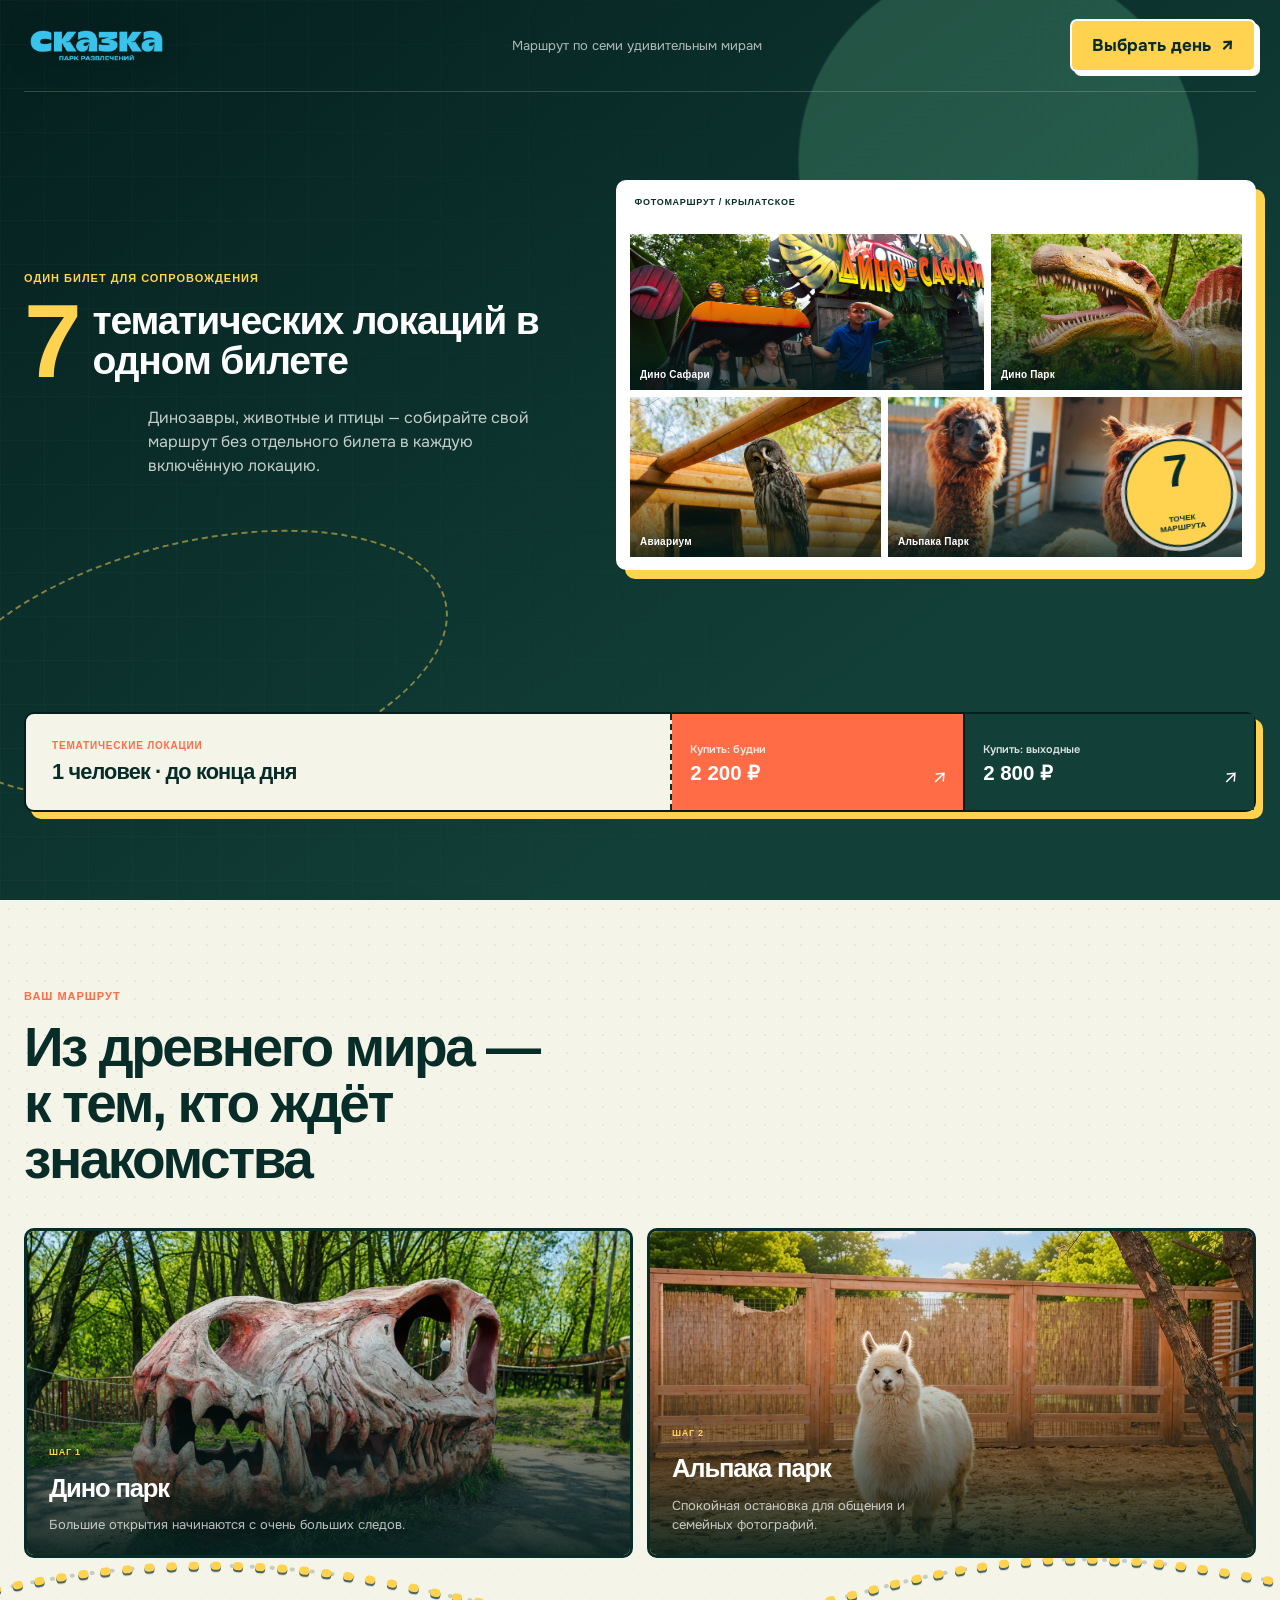
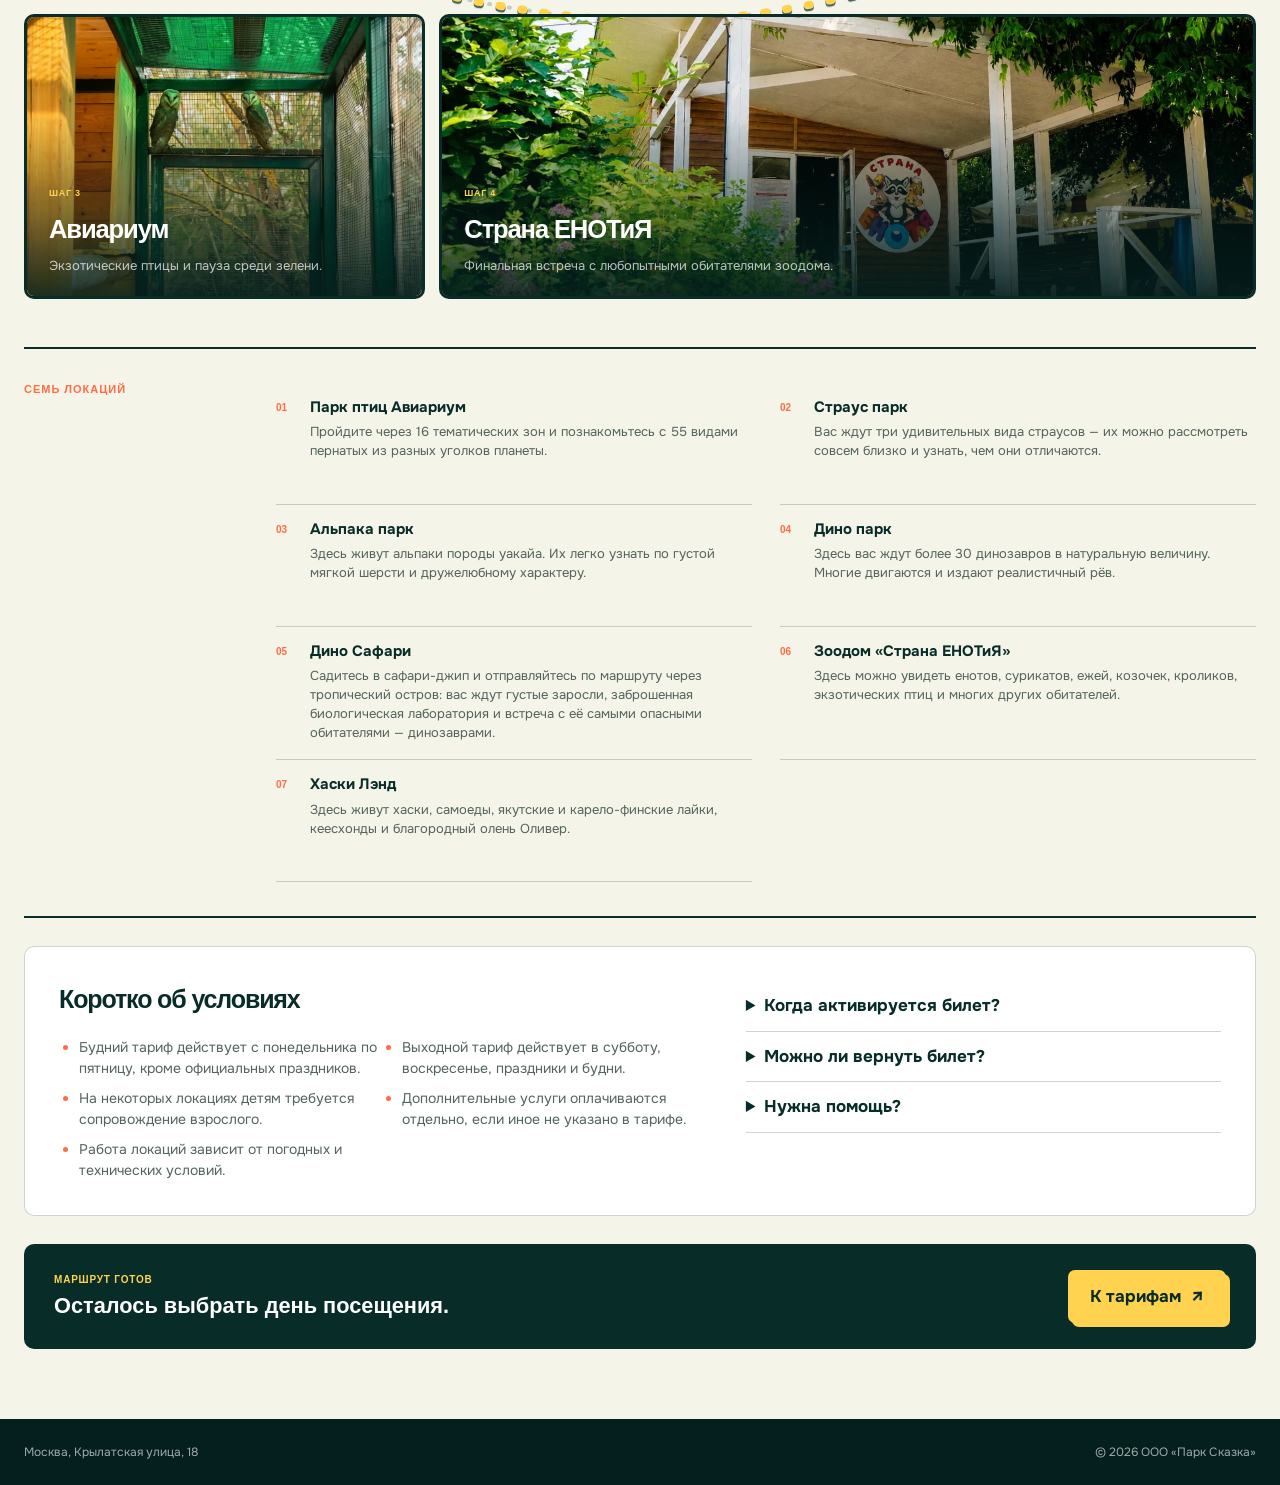
==== commit feff9b4e: "Remove redundant landing copy" ====
--- a/theme-locations/index.html
+++ b/theme-locations/index.html
@@ -103,7 +103,6 @@
       <div class="all-places reveal">
         <div>
           <p class="eyebrow">Семь локаций</p>
-          <h3>Все названия — из официального прайс-листа</h3>
         </div>
         <ul aria-label="Список тематических локаций">
           <li><div><strong>Парк птиц Авиариум</strong><p>Пройдите через 16 тематических зон и познакомьтесь с 55 видами пернатых из разных уголков планеты.</p></div></li>
--- a/theme-locations/styles.css
+++ b/theme-locations/styles.css
@@ -105,8 +105,7 @@
 .place-card h3 { margin-top: 6px; font-size: clamp(22px,2vw,30px); }
 .place-card p { max-width: 42ch; margin: 8px 0 0; color: rgba(255,255,255,.72); font-size: 13px; }
 
-.all-places { position: relative; z-index: 1; display: grid; grid-template-columns: .7fr 1.3fr; gap: 44px; align-items: start; margin-top: 48px; padding: 34px 0; border-top: 2px solid var(--forest-deep); border-bottom: 2px solid var(--forest-deep); }
-.all-places h3 { max-width: 18ch; font-size: 25px; }
+.all-places { position: relative; z-index: 1; display: grid; grid-template-columns: minmax(140px,.35fr) minmax(0,1.65fr); gap: 44px; align-items: start; margin-top: 48px; padding: 34px 0; border-top: 2px solid var(--forest-deep); border-bottom: 2px solid var(--forest-deep); }
 .all-places ul { counter-reset: locations; display: grid; grid-template-columns: repeat(2,minmax(0,1fr)); gap: 0 28px; margin: 0; padding: 0; list-style: none; }
 .all-places li { counter-increment: locations; display: grid; grid-template-columns: 34px 1fr; align-items: start; min-height: 122px; padding: 15px 0 17px; border-bottom: 1px solid var(--line); }
 .all-places li::before { content: counter(locations, decimal-leading-zero); margin-top: 5px; color: var(--tangerine); font: 700 10px/1 "Unbounded", sans-serif; }
@@ -213,7 +212,6 @@
   .place-card > div { padding: 18px; }
   .place-card h3 { font-size: 23px; }
   .all-places { grid-template-columns: 1fr; gap: 22px; margin-top: 32px; padding: 28px 0; }
-  .all-places h3 { font-size: 22px; }
   .all-places ul { grid-template-columns: 1fr; }
   .all-places li { min-height: 0; }
   .conditions { grid-template-columns: 1fr; gap: 26px; padding: 24px 20px; }
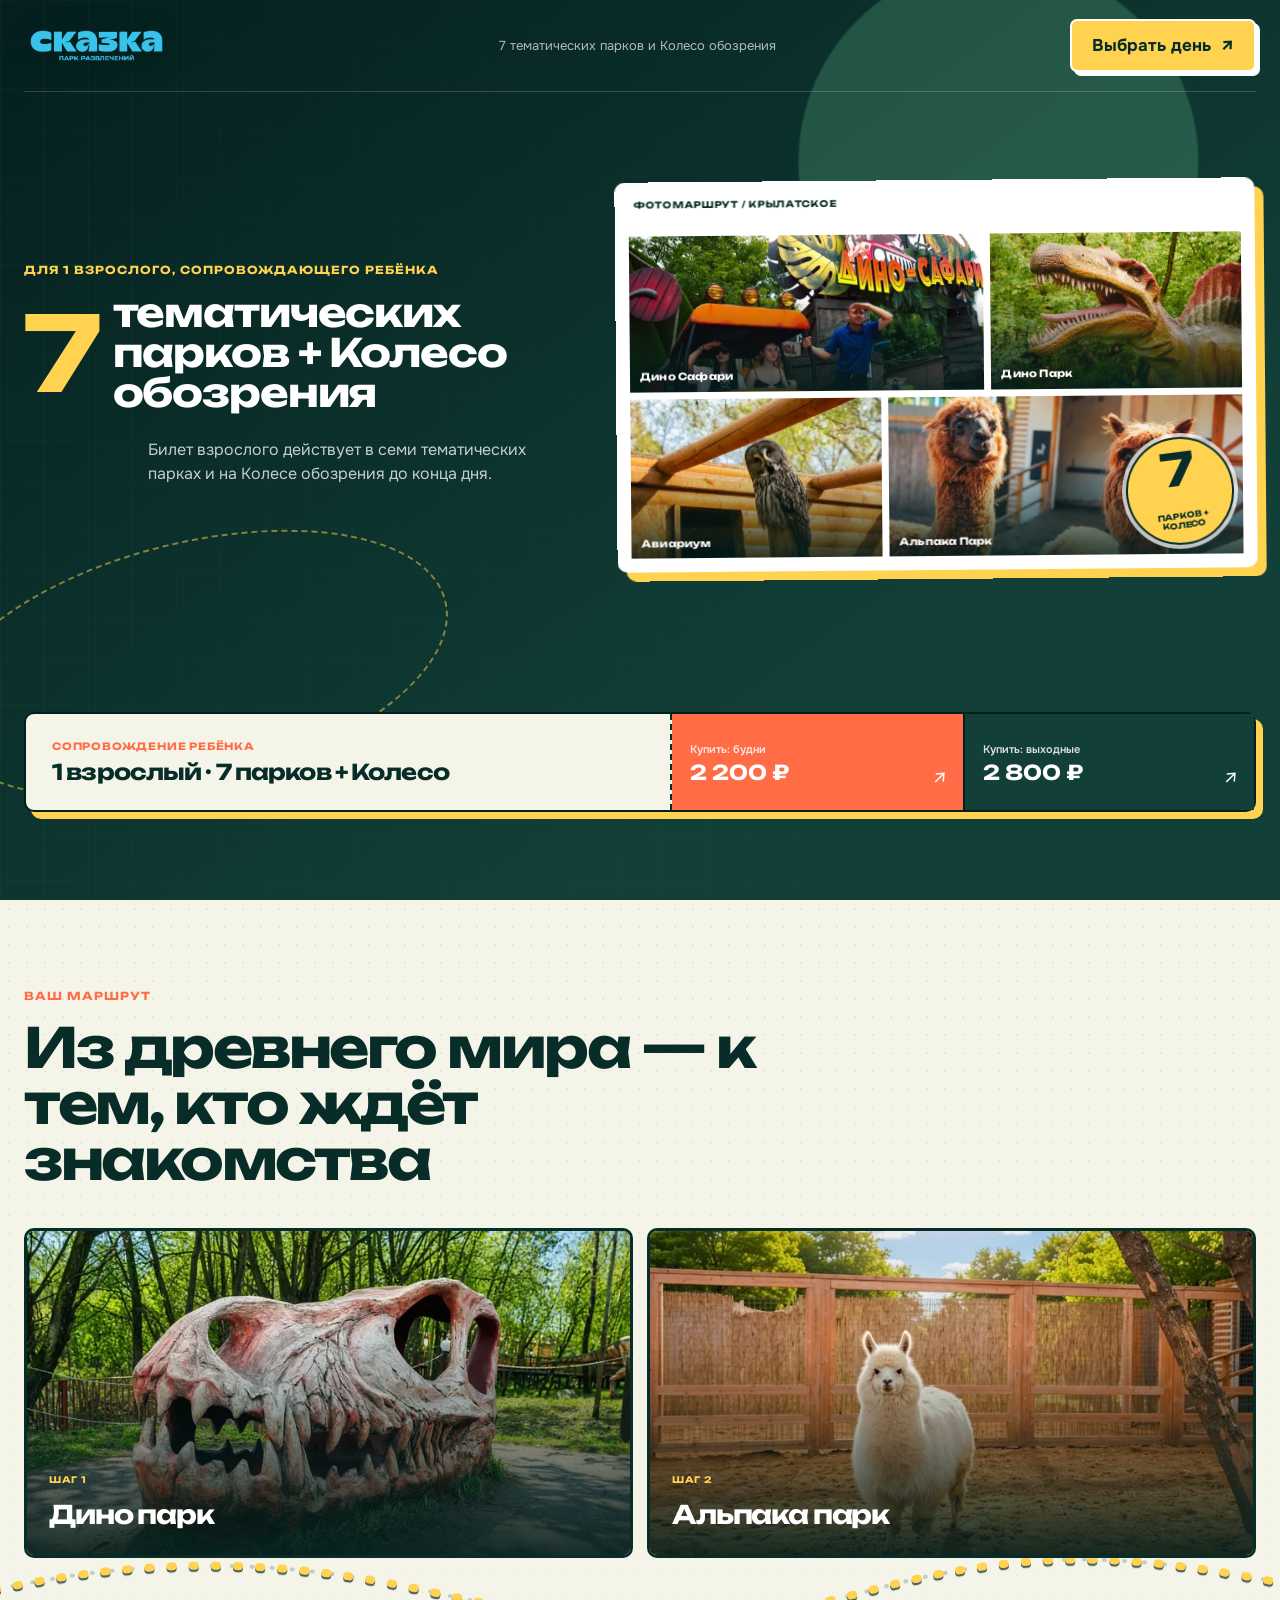
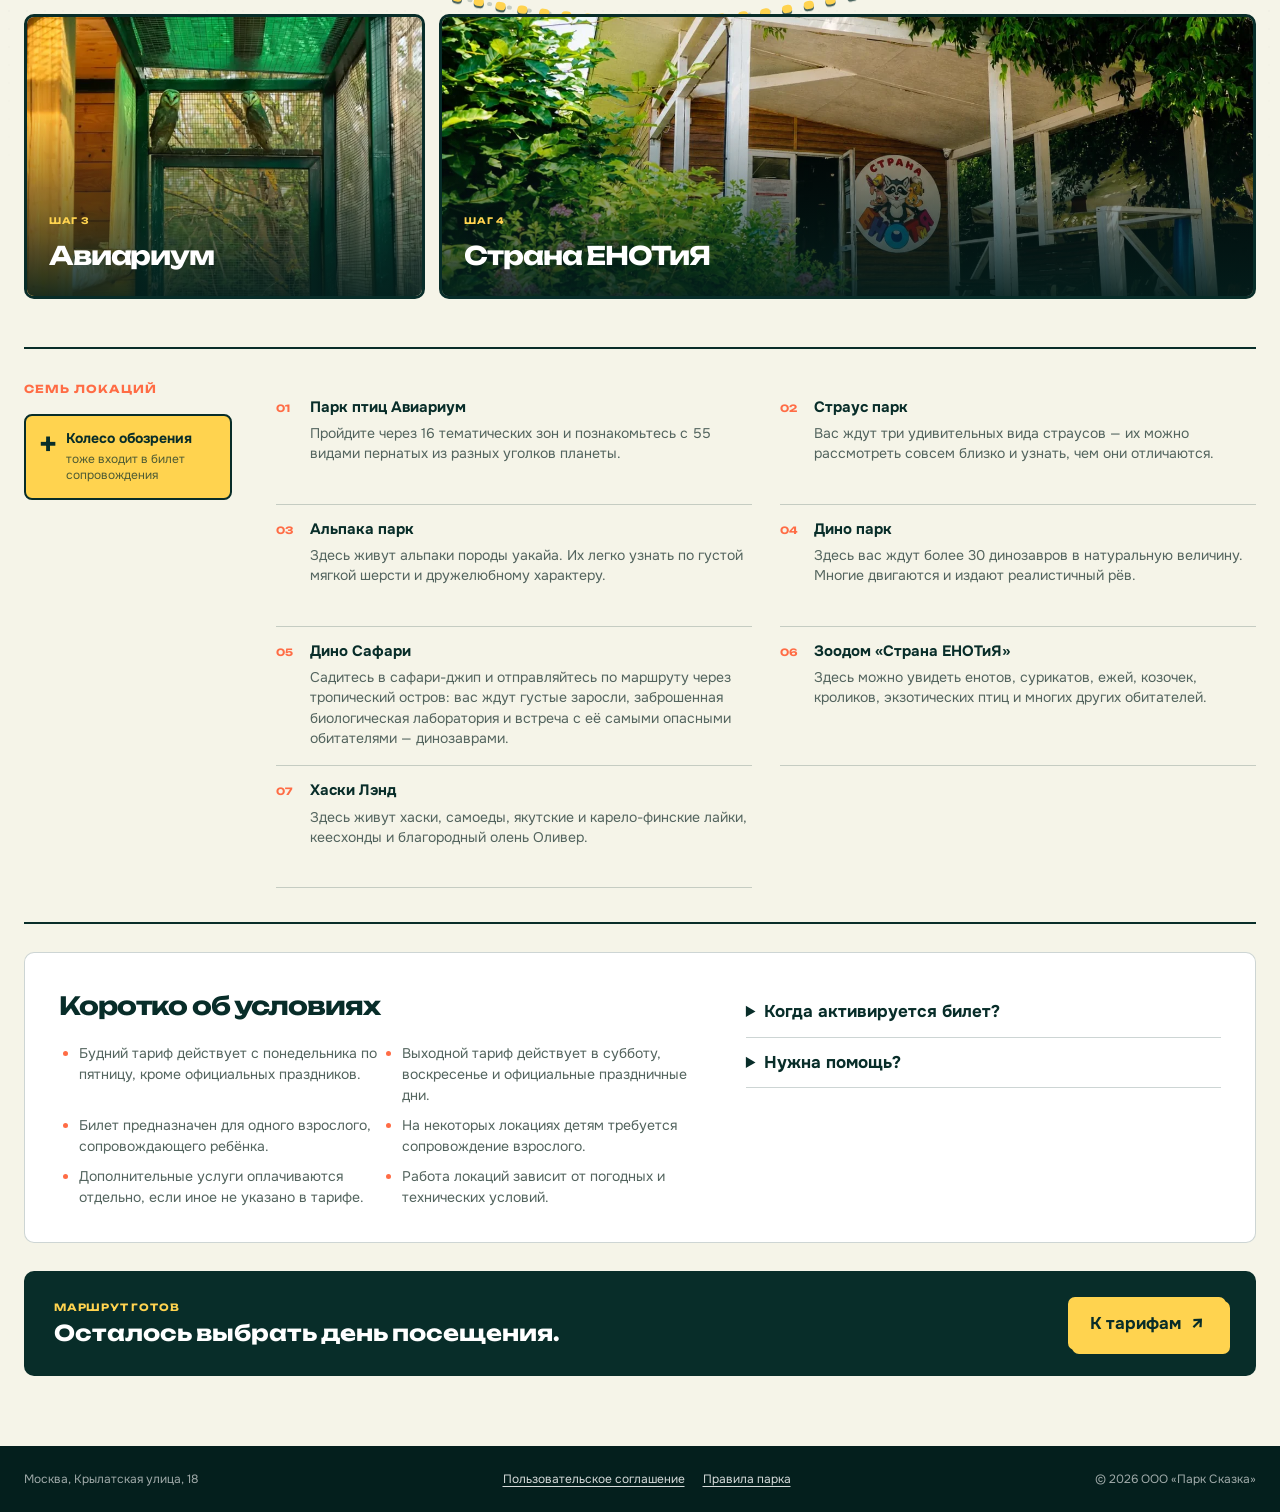
==== commit 48c2e4bc: "Harden ticket landings for production" ====
--- a/theme-locations/index.html
+++ b/theme-locations/index.html
@@ -3,11 +3,19 @@
 <head>
   <meta charset="utf-8">
   <meta name="viewport" content="width=device-width, initial-scale=1">
-  <meta name="description" content="7 тематических локаций Парка «Сказка» в одном билете. Тариф на будни и выходные с прямым переходом к оплате.">
+  <meta name="description" content="Билет для взрослого, сопровождающего ребёнка: 7 тематических парков и Колесо обозрения. Тарифы на будни и выходные.">
+  <meta name="robots" content="noindex,nofollow">
+  <meta property="og:locale" content="ru_RU">
+  <meta property="og:type" content="website">
+  <meta property="og:site_name" content="Парк «Сказка»">
+  <meta property="og:title" content="Тематические парки и Колесо обозрения — билет сопровождения">
+  <meta property="og:description" content="Один билет для взрослого, сопровождающего ребёнка: 7 тематических парков и Колесо обозрения.">
   <meta name="theme-color" content="#173e3a">
   <title>Тематические локации Парка «Сказка»</title>
   <link rel="icon" href="favicon.svg" type="image/svg+xml" sizes="any">
-  <link rel="preload" href="assets/hero-safari.webp" as="image" fetchpriority="high">
+  <link rel="preload" href="assets/hero-safari-900.webp" as="image" imagesrcset="assets/hero-safari-480.webp 480w, assets/hero-safari-900.webp 900w, assets/hero-safari.webp 1800w" imagesizes="(max-width: 760px) 50vw, 34vw" fetchpriority="high">
+  <link rel="preload" href="assets/fonts/onest-400.woff2" as="font" type="font/woff2" crossorigin>
+  <link rel="preload" href="assets/fonts/unbounded-700.woff2" as="font" type="font/woff2" crossorigin>
   <link rel="stylesheet" href="styles.css">
   <script src="tracking-config.js"></script>
   <script src="script.js" defer></script>
@@ -21,47 +29,47 @@
     <a class="brand" href="https://parkskazka.com/" aria-label="Перейти на сайт Парка Сказка">
       <img src="assets/skazka-logo.png" alt="Парк Сказка" width="146" height="63">
     </a>
-    <p class="header-note">Маршрут по семи удивительным мирам</p>
+    <p class="header-note">7 тематических парков и Колесо обозрения</p>
     <a class="header-buy" href="#theme-tickets">Выбрать день</a>
   </header>
 
   <main>
     <section class="hero" aria-labelledby="theme-title">
       <div class="hero-copy reveal">
-        <p class="eyebrow">Один билет для сопровождения</p>
-        <h1 id="theme-title"><span class="title-number">7</span><span class="title-words">тематических локаций в одном билете</span></h1>
-        <p class="hero-lead">Динозавры, животные и птицы — собирайте свой маршрут без отдельного билета в каждую включённую локацию.</p>
+        <p class="eyebrow">Для 1 взрослого, сопровождающего ребёнка</p>
+        <h1 id="theme-title"><span class="title-number">7</span><span class="title-words">тематических парков + Колесо обозрения</span></h1>
+        <p class="hero-lead">Билет взрослого действует в семи тематических парках и на Колесе обозрения до конца дня.</p>
       </div>
 
-      <div class="park-collage reveal" data-reveal-delay="1" aria-label="Фотографии тематических парков">
+      <div class="park-collage" role="group" aria-label="Фотографии тематических парков">
         <figure class="park-shot park-shot--safari">
-          <img src="assets/hero-safari.webp" alt="Гости отправляются в Дино Сафари" width="1800" height="1200" fetchpriority="high">
+          <img src="assets/hero-safari-900.webp" srcset="assets/hero-safari-480.webp 480w, assets/hero-safari-900.webp 900w, assets/hero-safari.webp 1800w" sizes="(max-width: 760px) 50vw, 34vw" alt="Гости отправляются в Дино Сафари" width="1800" height="1200" fetchpriority="high">
           <figcaption>Дино Сафари</figcaption>
         </figure>
         <figure class="park-shot park-shot--dino">
-          <img src="assets/hero-dino.webp" alt="Динозавр в Дино Парке" width="1800" height="1200">
+          <img src="assets/hero-dino-900.webp" srcset="assets/hero-dino-480.webp 480w, assets/hero-dino-900.webp 900w, assets/hero-dino.webp 1800w" sizes="(max-width: 760px) 50vw, 26vw" alt="Динозавр в Дино Парке" width="1800" height="1200">
           <figcaption>Дино Парк</figcaption>
         </figure>
         <figure class="park-shot park-shot--aviarium">
-          <img src="assets/hero-aviarium.webp" alt="Сова в Авиариуме" width="1800" height="1003">
+          <img src="assets/hero-aviarium-900.webp" srcset="assets/hero-aviarium-480.webp 480w, assets/hero-aviarium-900.webp 900w, assets/hero-aviarium.webp 1800w" sizes="(max-width: 760px) 50vw, 24vw" alt="Сова в Авиариуме" width="1800" height="1003">
           <figcaption>Авиариум</figcaption>
         </figure>
         <figure class="park-shot park-shot--alpaca">
-          <img src="assets/hero-alpaca.webp" alt="Альпаки в Альпака Парке" width="1800" height="1208">
+          <img src="assets/hero-alpaca-900.webp" srcset="assets/hero-alpaca-480.webp 480w, assets/hero-alpaca-900.webp 900w, assets/hero-alpaca.webp 1800w" sizes="(max-width: 760px) 50vw, 34vw" alt="Альпаки в Альпака Парке" width="1800" height="1208">
           <figcaption>Альпака Парк</figcaption>
         </figure>
-        <div class="film-stamp"><span>7</span><small>точек маршрута</small></div>
+        <div class="film-stamp"><span>7</span><small>парков + Колесо</small></div>
       </div>
 
-      <div class="tariff-strip reveal" id="theme-tickets" data-reveal-delay="2" aria-label="Тарифы тематического билета">
+      <div class="tariff-strip reveal" id="theme-tickets" data-reveal-delay="2" role="group" aria-label="Тарифы билета сопровождения">
         <div class="tariff-copy">
-          <span>Тематические локации</span>
-          <strong>1 человек · до конца дня</strong>
+          <span>Сопровождение ребёнка</span>
+          <strong>1 взрослый · 7 парков + Колесо</strong>
         </div>
-        <a class="price-button" data-goal="theme_weekday" href="https://pay.parkskazka.com/goods/13166410?quantity=1">
+        <a class="price-button" data-goal="theme_weekday" data-product-id="13166410" data-tariff="weekday" data-price="2200" href="https://pay.parkskazka.com/goods/13166410?quantity=1">
           <span>Купить: будни</span><strong>2 200 ₽</strong>
         </a>
-        <a class="price-button price-button--weekend" data-goal="theme_weekend" href="https://pay.parkskazka.com/goods/13166459?quantity=1">
+        <a class="price-button price-button--weekend" data-goal="theme_weekend" data-product-id="13166459" data-tariff="weekend" data-price="2800" href="https://pay.parkskazka.com/goods/13166459?quantity=1">
           <span>Купить: выходные</span><strong>2 800 ₽</strong>
         </a>
       </div>
@@ -82,27 +90,28 @@
           <path class="trail-line__motion" pathLength="1000" d="M-20 48 C110 12 220 14 340 46 S560 82 680 44 S885 8 1020 42" />
         </svg>
 
-        <article class="place-card place-card--one reveal" tabindex="0">
-          <img src="assets/dino.webp" alt="Дино парк в Парке Сказка" width="960" height="640" loading="lazy">
-          <div><span>Шаг 1</span><h3>Дино парк</h3><p>Большие открытия начинаются с очень больших следов.</p></div>
+        <article class="place-card place-card--one reveal">
+          <img src="assets/dino-720.webp" srcset="assets/dino-720.webp 720w, assets/dino.webp 1500w" sizes="(max-width: 760px) calc(100vw - 46px), 50vw" alt="Дино парк в Парке Сказка" width="960" height="640" loading="lazy">
+          <div><span>Шаг 1</span><h3>Дино парк</h3></div>
         </article>
-        <article class="place-card place-card--two reveal" data-reveal-delay="1" tabindex="0">
-          <img src="assets/alpaca.webp" alt="Альпака парк в Парке Сказка" width="960" height="640" loading="lazy">
-          <div><span>Шаг 2</span><h3>Альпака парк</h3><p>Спокойная остановка для общения и семейных фотографий.</p></div>
+        <article class="place-card place-card--two reveal" data-reveal-delay="1">
+          <img src="assets/alpaca-720.webp" srcset="assets/alpaca-720.webp 720w, assets/alpaca.webp 1200w" sizes="(max-width: 760px) calc(100vw - 46px), 50vw" alt="Альпака парк в Парке Сказка" width="960" height="640" loading="lazy">
+          <div><span>Шаг 2</span><h3>Альпака парк</h3></div>
         </article>
-        <article class="place-card place-card--three reveal" data-reveal-delay="2" tabindex="0">
-          <img src="assets/aviarium.webp" alt="Парк птиц Авиариум" width="960" height="640" loading="lazy">
-          <div><span>Шаг 3</span><h3>Авиариум</h3><p>Экзотические птицы и пауза среди зелени.</p></div>
+        <article class="place-card place-card--three reveal" data-reveal-delay="2">
+          <img src="assets/aviarium-720.webp" srcset="assets/aviarium-720.webp 720w, assets/aviarium.webp 1500w" sizes="(max-width: 760px) calc(100vw - 46px), 34vw" alt="Парк птиц Авиариум" width="960" height="640" loading="lazy">
+          <div><span>Шаг 3</span><h3>Авиариум</h3></div>
         </article>
-        <article class="place-card place-card--four reveal" data-reveal-delay="3" tabindex="0">
-          <img src="assets/enotiya.webp" alt="Зоодом Страна ЕНОТиЯ" width="960" height="640" loading="lazy">
-          <div><span>Шаг 4</span><h3>Страна ЕНОТиЯ</h3><p>Финальная встреча с любопытными обитателями зоодома.</p></div>
+        <article class="place-card place-card--four reveal" data-reveal-delay="3">
+          <img src="assets/enotiya-720.webp" srcset="assets/enotiya-720.webp 720w, assets/enotiya.webp 1488w" sizes="(max-width: 760px) calc(100vw - 46px), 66vw" alt="Зоодом Страна ЕНОТиЯ" width="960" height="640" loading="lazy">
+          <div><span>Шаг 4</span><h3>Страна ЕНОТиЯ</h3></div>
         </article>
       </div>
 
       <div class="all-places reveal">
         <div>
           <p class="eyebrow">Семь локаций</p>
+          <div class="included-extra"><span aria-hidden="true">+</span><p><strong>Колесо обозрения</strong><small>тоже входит в билет сопровождения</small></p></div>
         </div>
         <ul aria-label="Список тематических локаций">
           <li><div><strong>Парк птиц Авиариум</strong><p>Пройдите через 16 тематических зон и познакомьтесь с 55 видами пернатых из разных уголков планеты.</p></div></li>
@@ -120,7 +129,8 @@
           <h3>Коротко об условиях</h3>
           <ul>
             <li>Будний тариф действует с понедельника по пятницу, кроме официальных праздников.</li>
-            <li>Выходной тариф действует в субботу, воскресенье, праздники и будни.</li>
+            <li>Выходной тариф действует в субботу, воскресенье и официальные праздничные дни.</li>
+            <li>Билет предназначен для одного взрослого, сопровождающего ребёнка.</li>
             <li>На некоторых локациях детям требуется сопровождение взрослого.</li>
             <li>Дополнительные услуги оплачиваются отдельно, если иное не указано в тарифе.</li>
             <li>Работа локаций зависит от погодных и технических условий.</li>
@@ -130,10 +140,6 @@
           <details>
             <summary>Когда активируется билет?</summary>
             <p>При первом проходе. После этого билет действует до конца текущего дня.</p>
-          </details>
-          <details>
-            <summary>Можно ли вернуть билет?</summary>
-            <p>После списания первого прохода билет возврату не подлежит.</p>
           </details>
           <details>
             <summary>Нужна помощь?</summary>
@@ -151,11 +157,15 @@
 
   <footer class="site-footer">
     <span>Москва, Крылатская улица, 18</span>
+    <nav class="footer-links" aria-label="Правовая информация">
+      <a href="https://parkskazka.com/user-agreement/">Пользовательское соглашение</a>
+      <a href="https://parkskazka.com/o-parke/pravila-parka/">Правила парка</a>
+    </nav>
     <span>© 2026 ООО «Парк Сказка»</span>
   </footer>
 
-  <a class="mobile-cta" data-goal="theme_mobile_primary" href="https://pay.parkskazka.com/goods/13166410?quantity=1">
-    <span>Тематический билет</span><strong>от 2 200 ₽</strong>
+  <a class="mobile-cta" data-micro-goal="theme_tariff_selector_open" href="#theme-tickets">
+    <span>Выбрать день</span><strong>от 2 200 ₽</strong>
   </a>
 </body>
 </html>
--- a/theme-locations/styles.css
+++ b/theme-locations/styles.css
@@ -1,8 +1,8 @@
-@font-face { font-family: "Onest"; src: url("assets/fonts/onest-400.ttf") format("truetype"); font-weight: 400; font-display: swap; }
-@font-face { font-family: "Onest"; src: url("assets/fonts/onest-600.ttf") format("truetype"); font-weight: 600; font-display: swap; }
-@font-face { font-family: "Onest"; src: url("assets/fonts/onest-700.ttf") format("truetype"); font-weight: 700; font-display: swap; }
-@font-face { font-family: "Unbounded"; src: url("assets/fonts/unbounded-600.ttf") format("truetype"); font-weight: 600; font-display: swap; }
-@font-face { font-family: "Unbounded"; src: url("assets/fonts/unbounded-700.ttf") format("truetype"); font-weight: 700; font-display: swap; }
+@font-face { font-family: "Onest"; src: url("assets/fonts/onest-400.woff2") format("woff2"); font-weight: 400; font-display: swap; }
+@font-face { font-family: "Onest"; src: url("assets/fonts/onest-600.woff2") format("woff2"); font-weight: 600; font-display: swap; }
+@font-face { font-family: "Onest"; src: url("assets/fonts/onest-700.woff2") format("woff2"); font-weight: 700; font-display: swap; }
+@font-face { font-family: "Unbounded"; src: url("assets/fonts/unbounded-600.woff2") format("woff2"); font-weight: 600; font-display: swap; }
+@font-face { font-family: "Unbounded"; src: url("assets/fonts/unbounded-700.woff2") format("woff2"); font-weight: 700; font-display: swap; }
 
 :root {
   --forest: #123f38;
@@ -23,14 +23,15 @@
 body { min-width: 320px; margin: 0; overflow-x: hidden; color: var(--forest-deep); background: var(--paper); font: 400 17px/1.5 "Onest", Arial, sans-serif; }
 img, video { display: block; max-width: 100%; }
 a { color: inherit; }
-button, a { -webkit-tap-highlight-color: transparent; }
+button, a { touch-action: manipulation; -webkit-tap-highlight-color: rgba(255, 211, 79, .28); }
 :focus-visible { outline: 4px solid var(--sun); outline-offset: 4px; }
+h1, h2, h3, [id] { scroll-margin-top: 24px; }
 
 .skip-link { position: fixed; z-index: 100; top: 12px; left: 12px; width: 1px; height: 1px; padding: 0; overflow: hidden; color: var(--white); background: var(--forest-black); clip-path: inset(50%); white-space: nowrap; }
 .skip-link:focus { width: auto; height: auto; padding: 10px 16px; overflow: visible; clip-path: none; }
 
 .site-header { position: absolute; z-index: 20; top: 0; left: 50%; display: grid; grid-template-columns: 180px 1fr auto; align-items: center; width: min(1280px, calc(100% - 48px)); min-height: 92px; border-bottom: 1px solid rgba(255,255,255,.18); color: var(--white); transform: translateX(-50%); }
-.brand { display: inline-flex; width: fit-content; }
+.brand { display: inline-flex; align-items: center; width: fit-content; min-height: 48px; }
 .brand img { width: 145px; height: auto; filter: drop-shadow(0 4px 14px rgba(0,0,0,.2)); }
 .header-note { margin: 0; color: rgba(255,255,255,.68); font-size: 13px; text-align: center; }
 .header-buy, .closing-cta a { display: inline-flex; align-items: center; justify-content: center; min-height: 48px; padding: 11px 20px; border: 2px solid var(--white); border-radius: 7px; color: var(--forest-deep); background: var(--sun); box-shadow: 4px 4px 0 var(--white); font-weight: 700; text-decoration: none; transition: transform 550ms cubic-bezier(.2,.8,.2,1), box-shadow 550ms cubic-bezier(.2,.8,.2,1), background-color 550ms ease; }
@@ -98,8 +99,8 @@
 .place-card--four { grid-column: 3 / 7; grid-row: 3; }
 .place-card::after { content: ""; position: absolute; inset: 0; background: linear-gradient(180deg, transparent 34%, rgba(4,31,29,.9)); pointer-events: none; }
 .place-card img { width: 100%; height: 100%; object-fit: cover; transition: transform 700ms cubic-bezier(.2,.8,.2,1), filter 300ms ease; }
-.place-card:hover, .place-card:focus-visible { border-color: var(--tangerine); box-shadow: 0 12px 24px rgba(8,45,41,.14); transform: translateY(-4px); }
-.place-card:hover img, .place-card:focus-visible img { filter: saturate(1.06); transform: scale(1.045); }
+.place-card:hover { border-color: var(--tangerine); box-shadow: 0 12px 24px rgba(8,45,41,.14); transform: translateY(-4px); }
+.place-card:hover img { filter: saturate(1.06); transform: scale(1.045); }
 .place-card > div { position: absolute; z-index: 1; right: 0; bottom: 0; left: 0; padding: 20px 22px; color: var(--white); }
 .place-card span { color: var(--sun); font: 700 9px/1.2 "Unbounded", sans-serif; letter-spacing: .08em; text-transform: uppercase; }
 .place-card h3 { margin-top: 6px; font-size: clamp(22px,2vw,30px); }
@@ -110,7 +111,13 @@
 .all-places li { counter-increment: locations; display: grid; grid-template-columns: 34px 1fr; align-items: start; min-height: 122px; padding: 15px 0 17px; border-bottom: 1px solid var(--line); }
 .all-places li::before { content: counter(locations, decimal-leading-zero); margin-top: 5px; color: var(--tangerine); font: 700 10px/1 "Unbounded", sans-serif; }
 .all-places li strong { display: block; font-size: 15px; line-height: 1.3; }
-.all-places li p { margin: 6px 0 0; color: var(--ink-soft); font-size: 13px; line-height: 1.45; }
+.all-places li p { margin: 6px 0 0; color: var(--ink-soft); font-size: 14px; line-height: 1.45; }
+.included-extra { display: flex; gap: 10px; align-items: flex-start; margin-top: 18px; padding: 14px; border: 2px solid var(--forest-deep); border-radius: 8px; background: var(--sun); }
+.included-extra > span { font: 700 26px/1 "Unbounded", sans-serif; }
+.included-extra p { margin: 0; }
+.included-extra strong, .included-extra small { display: block; }
+.included-extra strong { font-size: 14px; line-height: 1.25; }
+.included-extra small { margin-top: 4px; color: rgba(8,45,41,.72); font-size: 12px; line-height: 1.35; }
 
 .conditions { position: relative; z-index: 1; display: grid; grid-template-columns: 1.15fr .85fr; gap: 44px; margin-top: 28px; padding: 34px; border: 1px solid var(--line); border-radius: 10px; background: var(--white); }
 .conditions h3 { font-size: 25px; }
@@ -125,6 +132,9 @@
 .closing-cta strong { display: block; margin-top: 7px; font: 700 clamp(19px,1.7vw,26px)/1.2 "Unbounded", sans-serif; }
 .closing-cta a { flex: 0 0 auto; border-color: var(--sun); box-shadow: 4px 4px 0 var(--sun); }
 .site-footer { display: flex; justify-content: space-between; gap: 20px; padding: 24px max(24px, calc((100vw - 1280px) / 2)); color: rgba(255,255,255,.62); background: var(--forest-black); font-size: 12px; }
+.footer-links { display: flex; flex-wrap: wrap; justify-content: center; gap: 8px 18px; }
+.footer-links a { color: rgba(255,255,255,.84); text-underline-offset: 3px; }
+.footer-links a:hover { color: var(--sun); }
 .mobile-cta { display: none; }
 
 .js .reveal { opacity: 0; transform: translateY(10px); transition: opacity 600ms ease, transform 600ms cubic-bezier(.2,.8,.2,1); }
@@ -134,23 +144,13 @@
 .js .reveal.is-visible { opacity: 1; transform: translateY(0); }
 .js .place-card.reveal { transform: translateY(24px) scale(.985); }
 .js .place-card.reveal.is-visible { transform: translateY(0) scale(1); }
-.js .place-card.reveal.is-visible:hover, .js .place-card.reveal.is-visible:focus-visible { transform: translateY(-4px) scale(1); }
-.js .park-collage .park-shot { opacity: 0; transform: scale(.97); }
-.js .park-collage.is-visible .park-shot { animation: photo-arrive 680ms cubic-bezier(0,.75,.25,1) both; }
-.js .park-collage.is-visible .park-shot:nth-child(2) { animation-delay: 80ms; }
-.js .park-collage.is-visible .park-shot:nth-child(3) { animation-delay: 160ms; }
-.js .park-collage.is-visible .park-shot:nth-child(4) { animation-delay: 240ms; }
+.js .place-card.reveal.is-visible:hover { transform: translateY(-4px) scale(1); }
 .js .hero-copy.is-visible .title-number { animation: number-stamp 720ms cubic-bezier(.18,.9,.28,1.18) both; }
 
 @keyframes route-draw {
   0% { opacity: 0; stroke-dashoffset: 160; }
   12% { opacity: 1; }
   100% { opacity: 1; stroke-dashoffset: 0; }
-}
-
-@keyframes photo-arrive {
-  from { opacity: 0; transform: scale(.97); }
-  to { opacity: 1; transform: scale(1); }
 }
 
 @keyframes number-stamp {
@@ -168,11 +168,11 @@
 }
 
 @media (max-width: 760px) {
-  body { padding-bottom: 76px; font-size: 16px; }
+  body { padding-bottom: calc(76px + env(safe-area-inset-bottom)); font-size: 16px; }
   .site-header { grid-template-columns: 1fr auto; width: calc(100% - 32px); min-height: 76px; }
   .brand img { width: 116px; }
   .header-note { display: none; }
-  .header-buy { min-height: 40px; padding: 8px 11px; border-radius: 6px; box-shadow: 3px 3px 0 var(--white); font-size: 12px; }
+  .header-buy { min-height: 48px; padding: 8px 11px; border-radius: 6px; box-shadow: 3px 3px 0 var(--white); font-size: 12px; }
   .header-buy::after { margin-left: 6px; }
   .hero { display: block; min-height: auto; padding: 102px 16px 34px; }
   .hero::after { left: -190px; bottom: 440px; }
@@ -208,17 +208,18 @@
   .trail-board::before { content: ""; position: absolute; z-index: 0; top: 10px; bottom: 10px; left: 1px; width: 8px; opacity: 0; background: radial-gradient(circle, var(--sun) 0 3px, transparent 3.5px) center top / 8px 22px repeat-y; transform: scaleY(0); transform-origin: center top; }
   .trail-board.is-route-active::before { animation: mobile-route-draw 1.8s cubic-bezier(.2,.8,.2,1) forwards; }
   .trail-line { display: none; }
-  .place-card--one, .place-card--two, .place-card--three, .place-card--four { grid-column: auto; grid-row: auto; min-height: 250px; }
+  .place-card--one, .place-card--two, .place-card--three, .place-card--four { grid-column: auto; grid-row: auto; min-height: 225px; }
   .place-card > div { padding: 18px; }
   .place-card h3 { font-size: 23px; }
   .all-places { grid-template-columns: 1fr; gap: 22px; margin-top: 32px; padding: 28px 0; }
   .all-places ul { grid-template-columns: 1fr; }
   .all-places li { min-height: 0; }
   .conditions { grid-template-columns: 1fr; gap: 26px; padding: 24px 20px; }
-  .conditions ul { grid-template-columns: 1fr; font-size: 13px; }
+  .conditions ul { grid-template-columns: 1fr; font-size: 14px; }
   .closing-cta { display: none; }
   .site-footer { display: grid; padding: 22px 16px; }
-  .mobile-cta { position: fixed; z-index: 50; right: 12px; bottom: 12px; left: 12px; display: flex; justify-content: space-between; align-items: center; min-height: 60px; padding: 11px 18px; border: 2px solid var(--forest-deep); border-radius: 8px; color: var(--forest-deep); background: var(--sun); box-shadow: 5px 5px 0 rgba(4,31,29,.9); text-decoration: none; }
+  .footer-links { justify-content: start; }
+  .mobile-cta { position: fixed; z-index: 50; right: 12px; bottom: calc(12px + env(safe-area-inset-bottom)); left: 12px; display: flex; justify-content: space-between; align-items: center; min-height: 60px; padding: 11px 18px; border: 2px solid var(--forest-deep); border-radius: 8px; color: var(--forest-deep); background: var(--sun); box-shadow: 5px 5px 0 rgba(4,31,29,.9); text-decoration: none; }
   .mobile-cta span { font-size: 12px; font-weight: 700; }
   .mobile-cta strong { font: 700 15px/1 "Unbounded", sans-serif; }
 }
@@ -238,7 +239,6 @@
   html { scroll-behavior: auto; }
   *, *::before, *::after { animation-duration: .01ms !important; transition-duration: .01ms !important; }
   .js .reveal { opacity: 1; transform: none; }
-  .js .park-collage .park-shot { opacity: 1; transform: none; }
   .trail-line__motion { opacity: 1; stroke-dashoffset: 0; }
   .trail-board::before { opacity: .82; transform: scaleY(1); }
 }
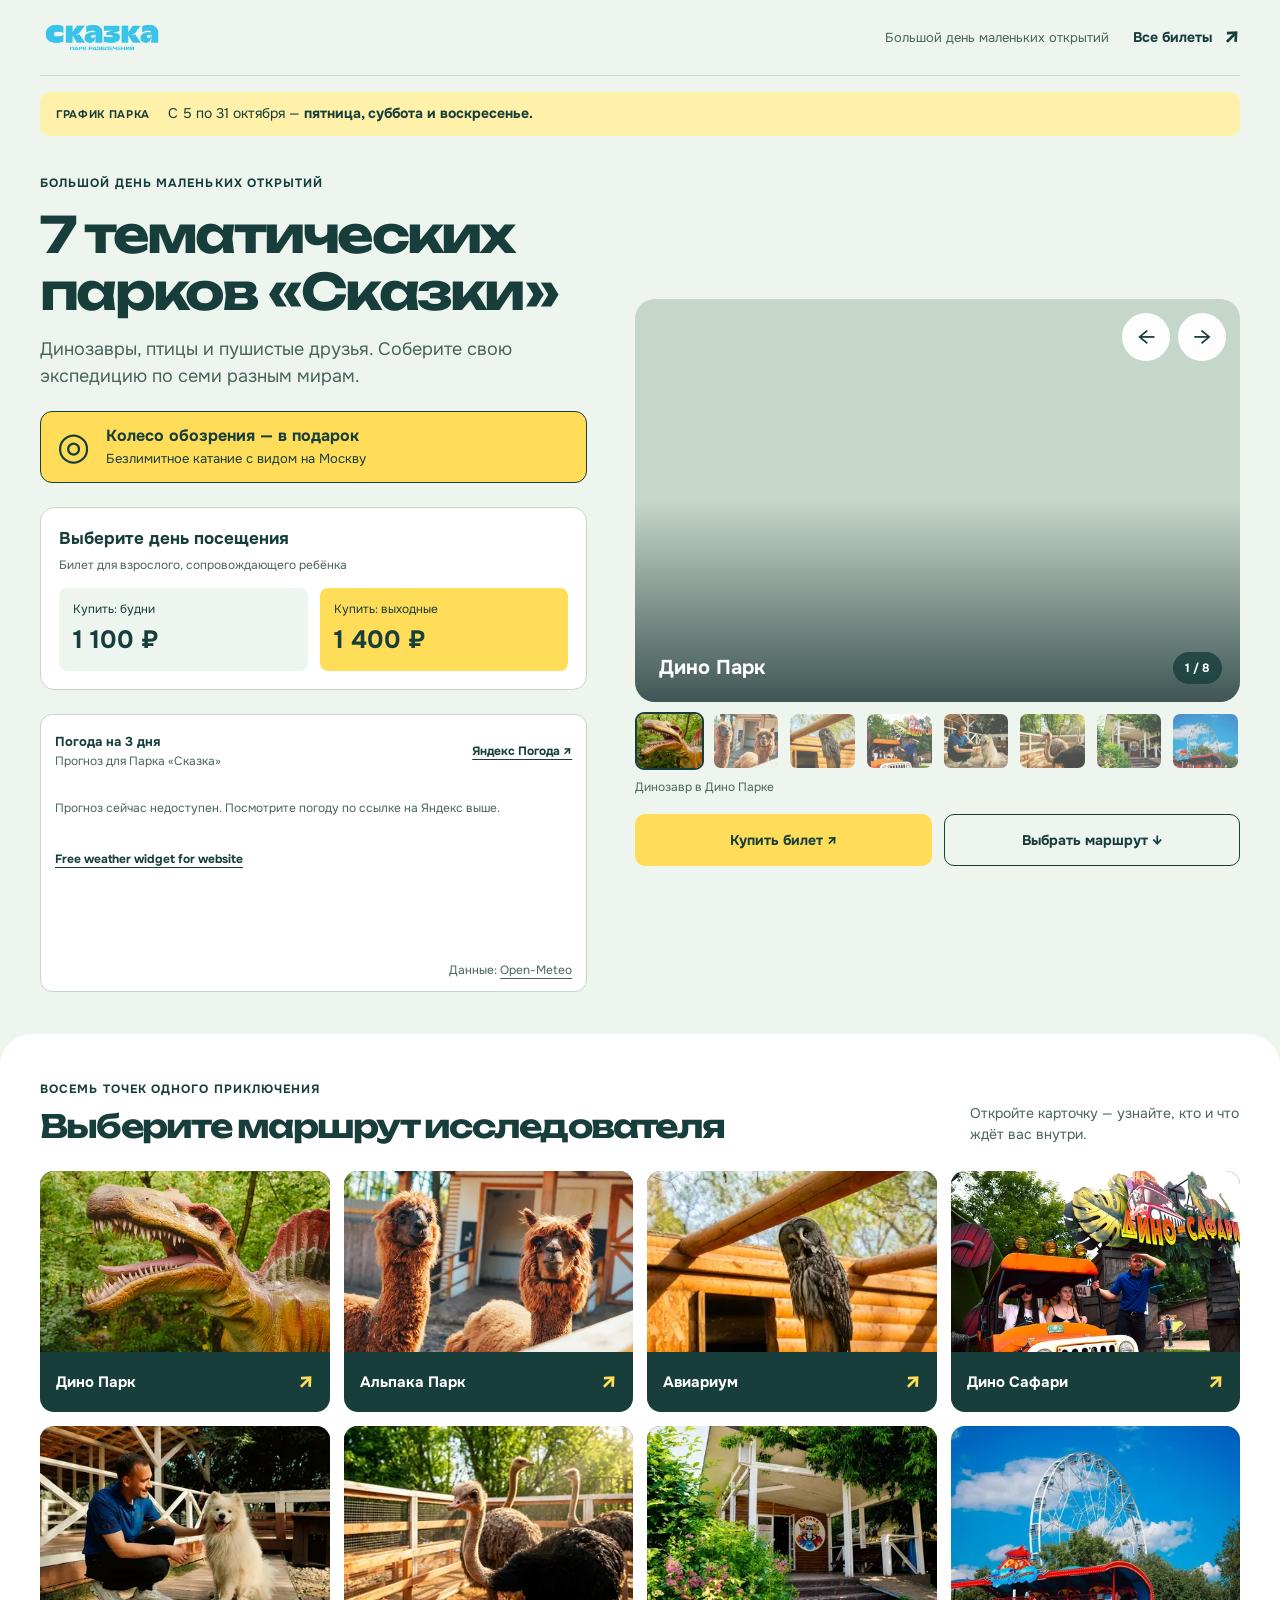
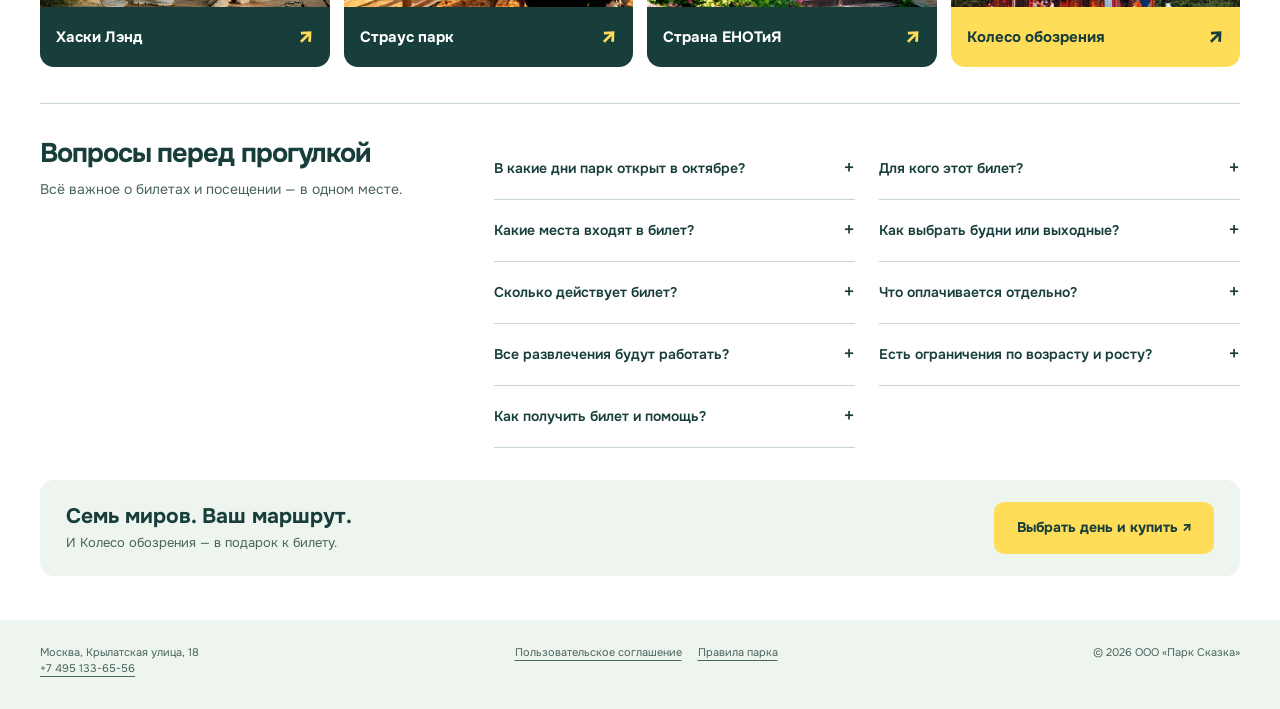
==== commit 8def8ca4: "Redesign VK ticket landings" ====
--- a/theme-locations/index.html
+++ b/theme-locations/index.html
@@ -1,171 +1,64 @@
 <!doctype html>
 <html lang="ru">
 <head>
-  <meta charset="utf-8">
-  <meta name="viewport" content="width=device-width, initial-scale=1">
-  <meta name="description" content="Билет для взрослого, сопровождающего ребёнка: 7 тематических парков и Колесо обозрения. Тарифы на будни и выходные.">
-  <meta name="robots" content="noindex,nofollow">
-  <meta property="og:locale" content="ru_RU">
-  <meta property="og:type" content="website">
-  <meta property="og:site_name" content="Парк «Сказка»">
-  <meta property="og:title" content="Тематические парки и Колесо обозрения — билет сопровождения">
-  <meta property="og:description" content="Один билет для взрослого, сопровождающего ребёнка: 7 тематических парков и Колесо обозрения.">
-  <meta name="theme-color" content="#173e3a">
-  <title>Тематические локации Парка «Сказка»</title>
-  <link rel="icon" href="favicon.svg" type="image/svg+xml" sizes="any">
-  <link rel="preload" href="assets/hero-safari-900.webp" as="image" imagesrcset="assets/hero-safari-480.webp 480w, assets/hero-safari-900.webp 900w, assets/hero-safari.webp 1800w" imagesizes="(max-width: 760px) 50vw, 34vw" fetchpriority="high">
-  <link rel="preload" href="assets/fonts/onest-400.woff2" as="font" type="font/woff2" crossorigin>
-  <link rel="preload" href="assets/fonts/unbounded-700.woff2" as="font" type="font/woff2" crossorigin>
-  <link rel="stylesheet" href="styles.css">
-  <script src="tracking-config.js"></script>
-  <script src="script.js" defer></script>
+<meta charset="utf-8">
+<meta name="viewport" content="width=device-width, initial-scale=1, viewport-fit=cover">
+<meta name="description" content="7 тематических парков в Парке «Сказка» и подарок — безлимитное Колесо обозрения. Билет для взрослого, сопровождающего ребёнка.">
+<meta name="robots" content="noindex,nofollow">
+<meta property="og:locale" content="ru_RU"><meta property="og:type" content="website"><meta property="og:site_name" content="Парк «Сказка»">
+<meta property="og:title" content="7 тематических парков + Колесо обозрения в подарок">
+<meta property="og:description" content="Один билет для взрослого, сопровождающего ребёнка. Семь парков и безлимитное Колесо обозрения.">
+<meta name="theme-color" content="#edf5ee">
+<title>Тематические парки — Парк «Сказка»</title>
+<link rel="icon" href="favicon.svg" type="image/svg+xml" sizes="any">
+<link rel="preload" href="../family-ticket/assets/fonts/onest-400.woff2" as="font" type="font/woff2" crossorigin>
+<link rel="preload" href="../family-ticket/assets/fonts/unbounded-700.woff2" as="font" type="font/woff2" crossorigin>
+<link rel="stylesheet" href="../shared/styles.css">
+<script src="tracking-config.js"></script><script src="script.js" defer></script><script src="../shared/ui.js" defer></script>
 </head>
 <body data-page="theme-locations">
-  <noscript><div><img src="https://top-fwz1.mail.ru/counter?id=3782185;js=na" style="position:absolute;left:-9999px;" alt="Top.Mail.Ru"></div></noscript>
-  <noscript><div><img src="https://mc.yandex.ru/watch/37767130" style="position:absolute;left:-9999px;" alt=""></div></noscript>
-  <a class="skip-link" href="#theme-tickets">К тарифам</a>
-
-  <header class="site-header">
-    <a class="brand" href="https://parkskazka.com/" aria-label="Перейти на сайт Парка Сказка">
-      <img src="assets/skazka-logo.png" alt="Парк Сказка" width="146" height="63">
-    </a>
-    <p class="header-note">7 тематических парков и Колесо обозрения</p>
-    <a class="header-buy" href="#theme-tickets">Выбрать день</a>
-  </header>
-
-  <main>
-    <section class="hero" aria-labelledby="theme-title">
-      <div class="hero-copy reveal">
-        <p class="eyebrow">Для 1 взрослого, сопровождающего ребёнка</p>
-        <h1 id="theme-title"><span class="title-number">7</span><span class="title-words">тематических парков + Колесо обозрения</span></h1>
-        <p class="hero-lead">Билет взрослого действует в семи тематических парках и на Колесе обозрения до конца дня.</p>
-      </div>
-
-      <div class="park-collage" role="group" aria-label="Фотографии тематических парков">
-        <figure class="park-shot park-shot--safari">
-          <img src="assets/hero-safari-900.webp" srcset="assets/hero-safari-480.webp 480w, assets/hero-safari-900.webp 900w, assets/hero-safari.webp 1800w" sizes="(max-width: 760px) 50vw, 34vw" alt="Гости отправляются в Дино Сафари" width="1800" height="1200" fetchpriority="high">
-          <figcaption>Дино Сафари</figcaption>
-        </figure>
-        <figure class="park-shot park-shot--dino">
-          <img src="assets/hero-dino-900.webp" srcset="assets/hero-dino-480.webp 480w, assets/hero-dino-900.webp 900w, assets/hero-dino.webp 1800w" sizes="(max-width: 760px) 50vw, 26vw" alt="Динозавр в Дино Парке" width="1800" height="1200">
-          <figcaption>Дино Парк</figcaption>
-        </figure>
-        <figure class="park-shot park-shot--aviarium">
-          <img src="assets/hero-aviarium-900.webp" srcset="assets/hero-aviarium-480.webp 480w, assets/hero-aviarium-900.webp 900w, assets/hero-aviarium.webp 1800w" sizes="(max-width: 760px) 50vw, 24vw" alt="Сова в Авиариуме" width="1800" height="1003">
-          <figcaption>Авиариум</figcaption>
-        </figure>
-        <figure class="park-shot park-shot--alpaca">
-          <img src="assets/hero-alpaca-900.webp" srcset="assets/hero-alpaca-480.webp 480w, assets/hero-alpaca-900.webp 900w, assets/hero-alpaca.webp 1800w" sizes="(max-width: 760px) 50vw, 34vw" alt="Альпаки в Альпака Парке" width="1800" height="1208">
-          <figcaption>Альпака Парк</figcaption>
-        </figure>
-        <div class="film-stamp"><span>7</span><small>парков + Колесо</small></div>
-      </div>
-
-      <div class="tariff-strip reveal" id="theme-tickets" data-reveal-delay="2" role="group" aria-label="Тарифы билета сопровождения">
-        <div class="tariff-copy">
-          <span>Сопровождение ребёнка</span>
-          <strong>1 взрослый · 7 парков + Колесо</strong>
-        </div>
-        <a class="price-button" data-goal="theme_weekday" data-product-id="13166410" data-tariff="weekday" data-price="2200" href="https://pay.parkskazka.com/goods/13166410?quantity=1">
-          <span>Купить: будни</span><strong>2 200 ₽</strong>
-        </a>
-        <a class="price-button price-button--weekend" data-goal="theme_weekend" data-product-id="13166459" data-tariff="weekend" data-price="2800" href="https://pay.parkskazka.com/goods/13166459?quantity=1">
-          <span>Купить: выходные</span><strong>2 800 ₽</strong>
-        </a>
-      </div>
-
-    </section>
-
-    <section class="trail" aria-labelledby="trail-title">
-      <div class="trail-heading reveal">
-        <div>
-          <p class="eyebrow">Ваш маршрут</p>
-          <h2 id="trail-title">Из древнего мира — к тем, кто ждёт знакомства</h2>
-        </div>
-      </div>
-
-      <div class="trail-board">
-        <svg class="trail-line" viewBox="0 0 1000 80" aria-hidden="true" preserveAspectRatio="none">
-          <path class="trail-line__guide" pathLength="1000" d="M-20 48 C110 12 220 14 340 46 S560 82 680 44 S885 8 1020 42" />
-          <path class="trail-line__motion" pathLength="1000" d="M-20 48 C110 12 220 14 340 46 S560 82 680 44 S885 8 1020 42" />
-        </svg>
-
-        <article class="place-card place-card--one reveal">
-          <img src="assets/dino-720.webp" srcset="assets/dino-720.webp 720w, assets/dino.webp 1500w" sizes="(max-width: 760px) calc(100vw - 46px), 50vw" alt="Дино парк в Парке Сказка" width="960" height="640" loading="lazy">
-          <div><span>Шаг 1</span><h3>Дино парк</h3></div>
-        </article>
-        <article class="place-card place-card--two reveal" data-reveal-delay="1">
-          <img src="assets/alpaca-720.webp" srcset="assets/alpaca-720.webp 720w, assets/alpaca.webp 1200w" sizes="(max-width: 760px) calc(100vw - 46px), 50vw" alt="Альпака парк в Парке Сказка" width="960" height="640" loading="lazy">
-          <div><span>Шаг 2</span><h3>Альпака парк</h3></div>
-        </article>
-        <article class="place-card place-card--three reveal" data-reveal-delay="2">
-          <img src="assets/aviarium-720.webp" srcset="assets/aviarium-720.webp 720w, assets/aviarium.webp 1500w" sizes="(max-width: 760px) calc(100vw - 46px), 34vw" alt="Парк птиц Авиариум" width="960" height="640" loading="lazy">
-          <div><span>Шаг 3</span><h3>Авиариум</h3></div>
-        </article>
-        <article class="place-card place-card--four reveal" data-reveal-delay="3">
-          <img src="assets/enotiya-720.webp" srcset="assets/enotiya-720.webp 720w, assets/enotiya.webp 1488w" sizes="(max-width: 760px) calc(100vw - 46px), 66vw" alt="Зоодом Страна ЕНОТиЯ" width="960" height="640" loading="lazy">
-          <div><span>Шаг 4</span><h3>Страна ЕНОТиЯ</h3></div>
-        </article>
-      </div>
-
-      <div class="all-places reveal">
-        <div>
-          <p class="eyebrow">Семь локаций</p>
-          <div class="included-extra"><span aria-hidden="true">+</span><p><strong>Колесо обозрения</strong><small>тоже входит в билет сопровождения</small></p></div>
-        </div>
-        <ul aria-label="Список тематических локаций">
-          <li><div><strong>Парк птиц Авиариум</strong><p>Пройдите через 16 тематических зон и познакомьтесь с 55 видами пернатых из разных уголков планеты.</p></div></li>
-          <li><div><strong>Страус парк</strong><p>Вас ждут три удивительных вида страусов — их можно рассмотреть совсем близко и узнать, чем они отличаются.</p></div></li>
-          <li><div><strong>Альпака парк</strong><p>Здесь живут альпаки породы уакайа. Их легко узнать по густой мягкой шерсти и дружелюбному характеру.</p></div></li>
-          <li><div><strong>Дино парк</strong><p>Здесь вас ждут более 30 динозавров в натуральную величину. Многие двигаются и издают реалистичный рёв.</p></div></li>
-          <li><div><strong>Дино Сафари</strong><p>Садитесь в сафари-джип и отправляйтесь по маршруту через тропический остров: вас ждут густые заросли, заброшенная биологическая лаборатория и встреча с её самыми опасными обитателями — динозаврами.</p></div></li>
-          <li><div><strong>Зоодом «Страна ЕНОТиЯ»</strong><p>Здесь можно увидеть енотов, сурикатов, ежей, козочек, кроликов, экзотических птиц и многих других обитателей.</p></div></li>
-          <li><div><strong>Хаски Лэнд</strong><p>Здесь живут хаски, самоеды, якутские и карело-финские лайки, кеесхонды и благородный олень Оливер.</p></div></li>
-        </ul>
-      </div>
-
-      <div class="conditions reveal">
-        <div class="condition-summary">
-          <h3>Коротко об условиях</h3>
-          <ul>
-            <li>Будний тариф действует с понедельника по пятницу, кроме официальных праздников.</li>
-            <li>Выходной тариф действует в субботу, воскресенье и официальные праздничные дни.</li>
-            <li>Билет предназначен для одного взрослого, сопровождающего ребёнка.</li>
-            <li>На некоторых локациях детям требуется сопровождение взрослого.</li>
-            <li>Дополнительные услуги оплачиваются отдельно, если иное не указано в тарифе.</li>
-            <li>Работа локаций зависит от погодных и технических условий.</li>
-          </ul>
-        </div>
-        <div class="faq">
-          <details>
-            <summary>Когда активируется билет?</summary>
-            <p>При первом проходе. После этого билет действует до конца текущего дня.</p>
-          </details>
-          <details>
-            <summary>Нужна помощь?</summary>
-            <p><a href="tel:+74951336556">+7 495 133-65-56</a> · <a href="mailto:info@parkskazka.com">info@parkskazka.com</a> · <a href="https://telegram.me/+79779804366">написать в поддержку</a></p>
-          </details>
-        </div>
-      </div>
-
-      <div class="closing-cta reveal">
-        <div><span>Маршрут готов</span><strong>Осталось выбрать день посещения.</strong></div>
-        <a href="#theme-tickets">К тарифам</a>
-      </div>
-    </section>
-  </main>
-
-  <footer class="site-footer">
-    <span>Москва, Крылатская улица, 18</span>
-    <nav class="footer-links" aria-label="Правовая информация">
-      <a href="https://parkskazka.com/user-agreement/">Пользовательское соглашение</a>
-      <a href="https://parkskazka.com/o-parke/pravila-parka/">Правила парка</a>
-    </nav>
-    <span>© 2026 ООО «Парк Сказка»</span>
-  </footer>
-
-  <a class="mobile-cta" data-micro-goal="theme_tariff_selector_open" href="#theme-tickets">
-    <span>Выбрать день</span><strong>от 2 200 ₽</strong>
-  </a>
-</body>
-</html>
+<noscript><div><img src="https://top-fwz1.mail.ru/counter?id=3782185;js=na" style="position:absolute;left:-9999px;" alt="Top.Mail.Ru"></div></noscript>
+<noscript><div><img src="https://mc.yandex.ru/watch/37767130" style="position:absolute;left:-9999px;" alt=""></div></noscript>
+<a class="skip-link" href="#theme-tickets">К тарифам</a>
+<header class="site-header wrap">
+<a class="brand" href="https://parkskazka.com/" aria-label="На сайт Парка Сказка"><img src="assets/skazka-logo.png" alt="Парк Сказка" width="124" height="36"></a>
+<p class="header-note">Большой день маленьких открытий</p>
+<a class="header-buy" href="https://prices.parkskazka.com/">Все билеты</a>
+</header>
+<aside class="season-notice wrap" aria-label="График работы парка"><span>График парка</span><p>С 5 по 31 октября — <strong>пятница, суббота и воскресенье.</strong></p></aside>
+<main>
+<section class="hero wrap" aria-labelledby="theme-title">
+<div class="hero-copy"><p class="eyebrow">Большой день маленьких открытий</p><h1 id="theme-title"><span>7 тематических</span><span>парков «Сказки»</span></h1><p class="hero-lead">Динозавры, птицы и пушистые друзья. Соберите свою экспедицию по семи разным мирам.</p><div class="gift"><span class="gift-icon" aria-hidden="true">◎</span><div><strong>Колесо обозрения — в подарок</strong><small>Безлимитное катание с видом на Москву</small></div></div></div>
+<div class="gallery-block"><div class="gallery" data-gallery role="group" aria-label="Фотогалерея">
+<div class="gallery-stage">
+<figure class="gallery-slide" data-name="Дино Парк"><img src="assets/hero-dino-480.webp" srcset="assets/hero-dino-480.webp 480w, assets/hero-dino-900.webp 900w, assets/hero-dino.webp 1800w" sizes="(max-width: 760px) calc(100vw - 32px), 48vw" alt="Динозавр в Дино Парке" width="1200" height="800" draggable="false" fetchpriority="high"><figcaption>Дино Парк</figcaption></figure>
+<figure class="gallery-slide" data-name="Альпака Парк" hidden><img src="assets/hero-alpaca-480.webp" srcset="assets/hero-alpaca-480.webp 480w, assets/hero-alpaca-900.webp 900w, assets/hero-alpaca.webp 1800w" sizes="(max-width: 760px) calc(100vw - 32px), 48vw" alt="Альпаки породы уакайа в Альпака Парке" width="1200" height="800" draggable="false" loading="lazy"><figcaption>Альпака Парк</figcaption></figure>
+<figure class="gallery-slide" data-name="Авиариум" hidden><img src="assets/hero-aviarium-480.webp" srcset="assets/hero-aviarium-480.webp 480w, assets/hero-aviarium-900.webp 900w, assets/hero-aviarium.webp 1800w" sizes="(max-width: 760px) calc(100vw - 32px), 48vw" alt="Сова в Парке птиц Авиариум" width="1200" height="800" draggable="false" loading="lazy"><figcaption>Авиариум</figcaption></figure>
+<figure class="gallery-slide" data-name="Дино Сафари" hidden><img src="assets/hero-safari-480.webp" srcset="assets/hero-safari-480.webp 480w, assets/hero-safari-900.webp 900w, assets/hero-safari.webp 1800w" sizes="(max-width: 760px) calc(100vw - 32px), 48vw" alt="Сафари-джип в Дино Сафари" width="1200" height="800" draggable="false" loading="lazy"><figcaption>Дино Сафари</figcaption></figure>
+<figure class="gallery-slide" data-name="Хаски Лэнд" hidden><img src="assets/husky-800.webp" alt="Самоед и гость в Хаски Лэнде" width="1200" height="800" draggable="false" loading="lazy"><figcaption>Хаски Лэнд</figcaption></figure>
+<figure class="gallery-slide" data-name="Страус парк" hidden><img src="assets/ostrich-800.webp" alt="Страусы в Страус парке" width="1200" height="800" draggable="false" loading="lazy"><figcaption>Страус парк</figcaption></figure>
+<figure class="gallery-slide" data-name="Страна ЕНОТиЯ" hidden><img src="assets/enotiya-720.webp" alt="Вход в зоодом Страна ЕНОТиЯ" width="1200" height="800" draggable="false" loading="lazy"><figcaption>Страна ЕНОТиЯ</figcaption></figure>
+<figure class="gallery-slide" data-name="Колесо обозрения" hidden><img src="assets/ferris-720.webp" alt="Колесо обозрения над Парком Сказка" width="1200" height="800" draggable="false" loading="lazy"><figcaption>Колесо обозрения</figcaption></figure>
+<div class="gallery-arrows"><button class="gallery-arrow" data-gallery-step="-1" type="button" aria-label="Предыдущая фотография">←</button><button class="gallery-arrow" data-gallery-step="1" type="button" aria-label="Следующая фотография">→</button></div><span class="gallery-counter" aria-hidden="true">1 / 8</span>
+</div>
+<div class="gallery-thumbs" style="--slides:8"><button class="gallery-thumb" type="button" aria-label="Показать: Дино Парк" aria-pressed="true"><img src="assets/dino-240.webp" alt="" width="120" height="80" draggable="false" loading="lazy"></button><button class="gallery-thumb" type="button" aria-label="Показать: Альпака Парк" aria-pressed="false"><img src="assets/alpaca-240.webp" alt="" width="120" height="80" draggable="false" loading="lazy"></button><button class="gallery-thumb" type="button" aria-label="Показать: Авиариум" aria-pressed="false"><img src="assets/aviarium-240.webp" alt="" width="120" height="80" draggable="false" loading="lazy"></button><button class="gallery-thumb" type="button" aria-label="Показать: Дино Сафари" aria-pressed="false"><img src="assets/safari-240.webp" alt="" width="120" height="80" draggable="false" loading="lazy"></button><button class="gallery-thumb" type="button" aria-label="Показать: Хаски Лэнд" aria-pressed="false"><img src="assets/husky-240.webp" alt="" width="120" height="80" draggable="false" loading="lazy"></button><button class="gallery-thumb" type="button" aria-label="Показать: Страус парк" aria-pressed="false"><img src="assets/ostrich-240.webp" alt="" width="120" height="80" draggable="false" loading="lazy"></button><button class="gallery-thumb" type="button" aria-label="Показать: Страна ЕНОТиЯ" aria-pressed="false"><img src="assets/enotiya-240.webp" alt="" width="120" height="80" draggable="false" loading="lazy"></button><button class="gallery-thumb" type="button" aria-label="Показать: Колесо обозрения" aria-pressed="false"><img src="assets/ferris-240.webp" alt="" width="120" height="80" draggable="false" loading="lazy"></button></div>
+<p class="gallery-status" aria-live="polite" aria-atomic="true">Динозавр в Дино Парке</p>
+</div><div class="hero-actions"><a class="button button--primary" data-micro-goal="theme_tariff_selector_open" href="#theme-tickets">Купить билет ↗</a><a class="button button--secondary" href="#locations">Выбрать маршрут ↓</a></div></div>
+<div class="tariff-strip" id="theme-tickets" role="group" aria-label="Тарифы тематического билета"><div class="tariff-copy"><strong>Выберите день посещения</strong><span>Билет для взрослого, сопровождающего ребёнка</span></div>
+<a class="price-button" data-goal="theme_weekday" data-product-id="13166410" data-tariff="weekday" data-price="1100" href="https://pay.parkskazka.com/goods/13166410?quantity=1"><span>Купить: будни</span><strong>1 100 ₽</strong></a>
+<a class="price-button price-button--weekend" data-goal="theme_weekend" data-product-id="13166459" data-tariff="weekend" data-price="1400" href="https://pay.parkskazka.com/goods/13166459?quantity=1"><span>Купить: выходные</span><strong>1 400 ₽</strong></a>
+</div>
+<div class="weather weather--forecast"><div class="weather-heading"><div><strong>Погода на 3 дня</strong><p>Прогноз для Парка «Сказка»</p></div><a href="https://yandex.ru/pogoda/ru?lat=55.768&amp;lon=37.44" target="_blank" rel="noopener">Яндекс Погода ↗</a></div><div class="weather-widget" data-weather-widget data-days="3" aria-busy="true"><p class="weather-status" role="status">Загружаем прогноз…</p><div class="forecast-grid" data-weather-mount role="list" aria-label="Прогноз погоды на три дня"></div><p class="weather-attribution">Данные: <a href="https://open-meteo.com/" target="_blank" rel="noopener">Open-Meteo</a></p></div><noscript><p>Откройте Яндекс Погоду по ссылке выше, чтобы посмотреть прогноз.</p></noscript></div>
+</section>
+<section class="explore" id="locations" aria-labelledby="trail-title"><div class="wrap">
+<div class="section-heading"><div><p class="eyebrow">Восемь точек одного приключения</p><h2 id="trail-title">Выберите маршрут исследователя</h2></div><p>Откройте карточку — узнайте, кто и что ждёт вас внутри.</p></div>
+<div class="place-grid"><button class="place-card" type="button" data-dialog-template="place-dino" aria-haspopup="dialog"><img src="assets/hero-dino-480.webp" alt="" width="480" height="320" loading="lazy" draggable="false"><span class="place-copy"><span>Дино Парк</span><em aria-hidden="true">↗</em></span></button><button class="place-card" type="button" data-dialog-template="place-alpaca" aria-haspopup="dialog"><img src="assets/hero-alpaca-480.webp" alt="" width="480" height="320" loading="lazy" draggable="false"><span class="place-copy"><span>Альпака Парк</span><em aria-hidden="true">↗</em></span></button><button class="place-card" type="button" data-dialog-template="place-aviarium" aria-haspopup="dialog"><img src="assets/hero-aviarium-480.webp" alt="" width="480" height="320" loading="lazy" draggable="false"><span class="place-copy"><span>Авиариум</span><em aria-hidden="true">↗</em></span></button><button class="place-card" type="button" data-dialog-template="place-safari" aria-haspopup="dialog"><img src="assets/hero-safari-480.webp" alt="" width="480" height="320" loading="lazy" draggable="false"><span class="place-copy"><span>Дино Сафари</span><em aria-hidden="true">↗</em></span></button><button class="place-card" type="button" data-dialog-template="place-husky" aria-haspopup="dialog"><img src="assets/husky-400.webp" alt="" width="480" height="320" loading="lazy" draggable="false"><span class="place-copy"><span>Хаски Лэнд</span><em aria-hidden="true">↗</em></span></button><button class="place-card" type="button" data-dialog-template="place-ostrich" aria-haspopup="dialog"><img src="assets/ostrich-400.webp" alt="" width="480" height="320" loading="lazy" draggable="false"><span class="place-copy"><span>Страус парк</span><em aria-hidden="true">↗</em></span></button><button class="place-card" type="button" data-dialog-template="place-enotiya" aria-haspopup="dialog"><img src="assets/enotiya-400.webp" alt="" width="480" height="320" loading="lazy" draggable="false"><span class="place-copy"><span>Страна ЕНОТиЯ</span><em aria-hidden="true">↗</em></span></button><button class="place-card place-card--gift" type="button" data-dialog-template="place-ferris" aria-haspopup="dialog"><img src="assets/ferris-400.webp" alt="" width="480" height="320" loading="lazy" draggable="false"><span class="place-copy"><span>Колесо обозрения</span><em aria-hidden="true">↗</em></span></button></div>
+<div class="faq-section"><div class="faq-heading"><h2>Вопросы перед прогулкой</h2><p>Всё важное о билетах и посещении — в одном месте.</p></div><div class="faq"><details><summary>В какие дни парк открыт в октябре?</summary><p>С 5 по 31 октября парк работает по пятницам, субботам и воскресеньям. Планируйте посещение на один из этих дней.</p></details><details><summary>Для кого этот билет?</summary><p>Для одного взрослого, который сопровождает ребёнка в тематических парках и на Колесе обозрения. Посещение ребёнка — по его тарифу и правилам конкретной площадки. Этот билет не даёт взрослому доступ к остальным аттракционам.</p></details><details><summary>Какие места входят в билет?</summary><p>Дино Парк, Альпака Парк, Авиариум, Дино Сафари, Хаски Лэнд, Страус парк и зоодом «Страна ЕНОТиЯ». А ещё — безлимитное Колесо обозрения в подарок.</p></details><details><summary>Как выбрать будни или выходные?</summary><p>Для октябрьского графика выбирайте будний тариф на пятницу, выходной — на субботу или воскресенье. В официальные праздничные дни действует выходной тариф.</p></details><details><summary>Сколько действует билет?</summary><p>Билет активируется при первом проходе и действует до конца этого дня. Возвращаться к включённым в тариф развлечениям можно в течение дня.</p></details><details><summary>Что оплачивается отдельно?</summary><p>Питание, корм для животных и дополнительные услуги не входят в стоимость, если иное не указано в выбранном тарифе.</p></details><details><summary>Все развлечения будут работать?</summary><p>Работа площадок зависит от погоды и технических условий. Перед поездкой проверьте <a href="https://parkskazka.com/entertainment-traffic-light/">что сейчас работает</a> на сайте парка.</p></details><details><summary>Есть ограничения по возрасту и росту?</summary><p>У каждого аттракциона и парка свои правила допуска. Перед посещением проверьте их на странице площадки и следуйте указаниям сотрудников.</p></details><details><summary>Как получить билет и помощь?</summary><p>После оплаты билет с QR-кодом придёт на указанный email. По вопросам покупки и посещения: <a href="tel:+74951336556">+7 495 133-65-56</a> или <a href="mailto:info@parkskazka.com">info@parkskazka.com</a>.</p></details></div></div>
+<div class="closing-cta"><div><strong>Семь миров. Ваш маршрут.</strong><p>И Колесо обозрения — в подарок к билету.</p></div><a class="button button--primary" data-micro-goal="theme_tariff_selector_open" href="#theme-tickets">Выбрать день и купить ↗</a></div>
+</div></section>
+<template id="place-dino"><img class="dialog-image" src="assets/hero-dino-900.webp" alt="Динозавр в Дино Парке" width="900" height="600"><div class="dialog-content"><p class="eyebrow">Древний мир</p><h2>Дино Парк</h2><p>Более 30 динозавров в натуральную величину ждут вас среди зелени. Многие двигаются и издают реалистичные рычащие звуки — будто доисторический мир снова ожил.</p><p class="dialog-note">Посещение — по правилам площадки и при её работе. Общение с животными — с учётом указаний сотрудников.</p><div class="dialog-actions"><a class="button button--primary" data-close-dialog href="#theme-tickets">Выбрать билет</a><a class="button button--secondary" href="https://parkskazka.com/places/dinopark/">Подробнее о локации ↗</a></div></div></template><template id="place-alpaca"><img class="dialog-image" src="assets/hero-alpaca-900.webp" alt="Альпаки породы уакайа в Альпака Парке" width="900" height="600"><div class="dialog-content"><p class="eyebrow">Мягкие знакомства</p><h2>Альпака Парк</h2><p>Познакомьтесь с альпаками породы уакайа. Их легко узнать по густой мягкой шерсти и дружелюбному характеру. Неспешная прогулка, любопытные взгляды и тёплые семейные фотографии.</p><p class="dialog-note">Посещение — по правилам площадки и при её работе. Общение с животными — с учётом указаний сотрудников.</p><div class="dialog-actions"><a class="button button--primary" data-close-dialog href="#theme-tickets">Выбрать билет</a><a class="button button--secondary" href="https://parkskazka.com/places/alpaka/">Подробнее о локации ↗</a></div></div></template><template id="place-aviarium"><img class="dialog-image" src="assets/hero-aviarium-900.webp" alt="Сова в Парке птиц Авиариум" width="900" height="600"><div class="dialog-content"><p class="eyebrow">Мир пернатых</p><h2>Авиариум</h2><p>Отправьтесь в путешествие по 16 тематическим зонам. Здесь живут 55 видов пернатых из разных уголков планеты: наблюдайте за птицами, замечайте необычное оперение и открывайте их удивительные привычки.</p><p class="dialog-note">Посещение — по правилам площадки и при её работе. Общение с животными — с учётом указаний сотрудников.</p><div class="dialog-actions"><a class="button button--primary" data-close-dialog href="#theme-tickets">Выбрать билет</a><a class="button button--secondary" href="https://parkskazka.com/places/aviarium/">Подробнее о локации ↗</a></div></div></template><template id="place-safari"><img class="dialog-image" src="assets/hero-safari-900.webp" alt="Сафари-джип в Дино Сафари" width="900" height="600"><div class="dialog-content"><p class="eyebrow">Экспедиция в джунгли</p><h2>Дино Сафари</h2><p>Садитесь в сафари-джип и отправляйтесь по маршруту через тропический остров. Впереди густые заросли, заброшенная биологическая лаборатория и встреча с её самыми опасными обитателями — динозаврами.</p><p class="dialog-note">Посещение — по правилам площадки и при её работе. Общение с животными — с учётом указаний сотрудников.</p><div class="dialog-actions"><a class="button button--primary" data-close-dialog href="#theme-tickets">Выбрать билет</a><a class="button button--secondary" href="https://parkskazka.com/places/dino-safari/">Подробнее о локации ↗</a></div></div></template><template id="place-husky"><img class="dialog-image" src="assets/husky-800.webp" alt="Самоед и гость в Хаски Лэнде" width="900" height="600"><div class="dialog-content"><p class="eyebrow">Пушистая компания</p><h2>Хаски Лэнд</h2><p>Здесь живут хаски, самоеды, якутские и карело-финские лайки, кеесхонды и благородный олень Оливер. Наблюдайте за обитателями и спрашивайте сотрудников об их характере и привычках.</p><p class="dialog-note">Посещение — по правилам площадки и при её работе. Общение с животными — с учётом указаний сотрудников.</p><div class="dialog-actions"><a class="button button--primary" data-close-dialog href="#theme-tickets">Выбрать билет</a><a class="button button--secondary" href="https://parkskazka.com/places/husky/">Подробнее о локации ↗</a></div></div></template><template id="place-ostrich"><img class="dialog-image" src="assets/ostrich-800.webp" alt="Страусы в Страус парке" width="900" height="600"><div class="dialog-content"><p class="eyebrow">Большие птицы — большие эмоции</p><h2>Страус парк</h2><p>Вас ждут три удивительных вида страусов. Рассмотрите их поближе, сравните размеры и узнайте у сотрудников, чем отличаются эти необычные птицы.</p><p class="dialog-note">Посещение — по правилам площадки и при её работе. Общение с животными — с учётом указаний сотрудников.</p><div class="dialog-actions"><a class="button button--primary" data-close-dialog href="#theme-tickets">Выбрать билет</a><a class="button button--secondary" href="https://parkskazka.com/places/strausinaya-ferma/">Подробнее о локации ↗</a></div></div></template><template id="place-enotiya"><img class="dialog-image" src="assets/enotiya-720.webp" alt="Вход в зоодом Страна ЕНОТиЯ" width="900" height="600"><div class="dialog-content"><p class="eyebrow">Любопытные соседи</p><h2>Страна ЕНОТиЯ</h2><p>Загляните в зоодом, где можно увидеть енотов, сурикатов, ежей, козочек, кроликов, экзотических птиц и многих других обитателей. У каждого — свои привычки и своя история.</p><p class="dialog-note">Посещение — по правилам площадки и при её работе. Общение с животными — с учётом указаний сотрудников.</p><div class="dialog-actions"><a class="button button--primary" data-close-dialog href="#theme-tickets">Выбрать билет</a><a class="button button--secondary" href="https://parkskazka.com/places/zoo/">Подробнее о локации ↗</a></div></div></template><template id="place-ferris"><img class="dialog-image" src="assets/ferris-720.webp" alt="Колесо обозрения над Парком Сказка" width="900" height="600"><div class="dialog-content"><p class="eyebrow">Безлимитный подарок к билету</p><h2>Колесо обозрения</h2><p>Посмотрите на парк и Москву с высоты. Безлимитное катание на Колесе обозрения — подарок к тематическому билету. Возвращайтесь за новым видом в течение дня, когда аттракцион работает.</p><p class="dialog-note">Посещение — по правилам площадки и при её работе. Общение с животными — с учётом указаний сотрудников.</p><div class="dialog-actions"><a class="button button--primary" data-close-dialog href="#theme-tickets">Выбрать билет</a><a class="button button--secondary" href="https://parkskazka.com/attractions/semejnye-aktivnye/koleso-obozrenia/">Подробнее о локации ↗</a></div></div></template>
+</main>
+<footer class="site-footer wrap"><span>Москва, Крылатская улица, 18<br><a href="tel:+74951336556">+7 495 133-65-56</a></span><nav class="footer-links" aria-label="Правовая информация"><a href="https://parkskazka.com/user-agreement/">Пользовательское соглашение</a><a href="https://parkskazka.com/o-parke/pravila-parka/">Правила парка</a></nav><span>© 2026 ООО «Парк Сказка»</span></footer>
+<a class="mobile-cta" data-micro-goal="theme_tariff_selector_open" href="#theme-tickets"><span>Выбрать день и купить</span><strong>от 1 100 ₽</strong></a>
+<dialog class="dialog" id="detail-dialog"><div class="dialog-shell"><button class="dialog-close" type="button" aria-label="Закрыть описание" autofocus>×</button><div data-dialog-content></div></div></dialog>
+</body></html>
--- a/shared/styles.css
+++ b/shared/styles.css
@@ -0,0 +1,211 @@
+@font-face{font-family:Onest;src:url("../family-ticket/assets/fonts/onest-400.woff2") format("woff2");font-weight:400;font-display:swap}
+@font-face{font-family:Onest;src:url("../family-ticket/assets/fonts/onest-600.woff2") format("woff2");font-weight:600;font-display:swap}
+@font-face{font-family:Onest;src:url("../family-ticket/assets/fonts/onest-700.woff2") format("woff2");font-weight:700;font-display:swap}
+@font-face{font-family:Unbounded;src:url("../family-ticket/assets/fonts/unbounded-700.woff2") format("woff2");font-weight:700;font-display:swap}
+:root{--ink:#123a56;--paper:#e6f5fc;--accent:#ff644f;--sun:#ffdd59;--white:#fff;--muted:#486579;--line:#bed6e2;--radius:20px}
+*{box-sizing:border-box}
+html{scroll-behavior:smooth;scroll-padding-top:24px}
+body{margin:0;color:var(--ink);background:var(--paper);font-family:Onest,sans-serif;font-size:16px;line-height:1.5;-webkit-text-size-adjust:100%}
+body[data-page="theme-locations"]{--ink:#173e3a;--paper:#edf5ee;--accent:#ffdd59;--muted:#49645d;--line:#c5d7ca}
+button,a,input{touch-action:manipulation}
+button{font:inherit;color:inherit;cursor:pointer;user-select:none;-webkit-user-select:none}
+a{color:inherit;text-underline-offset:4px}
+button,a{-webkit-tap-highlight-color:transparent}
+button:focus-visible,a:focus-visible,summary:focus-visible,input:focus-visible{outline:3px solid #007bb5;outline-offset:5px}
+img{display:block;max-width:100%;height:auto}
+h1,h2,h3,p,figure{margin:0}
+h1,h2{font-family:Unbounded,Onest,sans-serif;font-weight:700;letter-spacing:-.055em;line-height:1.15}
+h1{font-size:clamp(32px,3.9vw,57px)}
+h1 span{display:block}
+h2{font-size:clamp(27px,2.5vw,38px)}
+h3{font-weight:700;line-height:1.2}
+.wrap{width:min(1280px,calc(100% - 80px));margin-inline:auto}
+.site-header{min-height:76px;display:flex;align-items:center;gap:24px;border-bottom:1px solid var(--line)}
+.brand{margin-right:auto;display:block}
+.brand img{width:124px;height:auto}
+.header-note{font-size:13px;color:var(--muted)}
+.header-buy{font-size:14px;font-weight:700;text-decoration:none;min-height:48px;display:flex;align-items:center;gap:12px}
+.header-buy::after{content:"↗";font-size:22px}
+.season-notice{display:flex;align-items:center;gap:18px;margin-top:16px;padding:12px 16px;border-radius:10px;background:#fff1a9;color:var(--ink)}
+.season-notice>span{font-size:11px;font-weight:700;letter-spacing:.06em;text-transform:uppercase;flex-shrink:0}
+.season-notice p{font-size:14px;line-height:1.4}
+.skip-link{position:fixed;top:8px;left:8px;z-index:30;transform:translateY(-160%);background:white;padding:12px}
+.skip-link:focus{transform:none}
+.hero{display:grid;grid-template-columns: .95fr 1.05fr;grid-template-areas:"copy gallery" "tickets gallery" "weather gallery";gap:24px 48px;padding-block:38px 42px}
+.hero-copy{grid-area:copy;align-self:end}
+.eyebrow{font-size:12px;font-weight:700;letter-spacing:.09em;text-transform:uppercase;margin-bottom:14px}
+.hero-lead{font-size:18px;color:var(--muted);max-width:44ch;margin-top:16px;line-height:1.45}
+.benefits{display:flex;flex-wrap:wrap;gap:8px 16px;margin-top:20px;padding:0;list-style:none}
+.benefits li{font-size:13px;color:var(--muted)}
+.benefits strong{color:var(--ink);font-size:20px;margin-right:4px}
+.included-label{display:inline-block;font-size:12px;font-weight:700;background:var(--sun);padding:5px 10px;border-radius:6px;margin-top:18px}
+.gift{display:flex;align-items:center;gap:16px;border:1px solid var(--ink);border-radius:12px;padding:14px 16px;margin-top:22px;background:var(--sun)}
+.gift-icon{font-size:38px;line-height:1}
+.gift strong{display:block;line-height:1.25}
+.gift small{display:block;font-size:13px;margin-top:3px}
+.gallery-block{grid-area:gallery;min-width:0;align-self:center}
+.gallery{min-width:0}
+.gallery-stage{position:relative;aspect-ratio:3/2;overflow:hidden;border-radius:var(--radius);background:var(--line);isolation:isolate}
+.gallery-slide{position:absolute;inset:0;margin:0}
+.gallery-slide[hidden]{display:none}
+.gallery-slide img{width:100%;height:100%;object-fit:cover;user-select:none;-webkit-user-select:none}
+.gallery-slide::after{content:"";position:absolute;inset:50% 0 0;background:linear-gradient(transparent,rgba(0,25,29,.68));pointer-events:none}
+.gallery-slide figcaption{position:absolute;bottom:22px;left:24px;right:90px;z-index:1;color:white;font-size:20px;font-weight:700;line-height:1.2}
+.gallery-counter{position:absolute;right:18px;bottom:18px;color:white;background:#173e3acc;padding:7px 12px;border-radius:999px;z-index:2;font-size:12px;font-weight:700}
+.gallery-arrows{position:absolute;right:14px;top:14px;display:flex;gap:8px;z-index:3}
+.gallery-arrow{width:48px;height:48px;border:0;border-radius:50%;background:#fffffff0;font-size:24px;display:grid;place-items:center}
+.gallery-thumbs{display:grid;grid-template-columns:repeat(var(--slides,4),minmax(0,1fr));gap:8px;margin-top:10px}
+.gallery-thumb{padding:0;border:2px solid transparent;background:transparent;border-radius:9px;overflow:hidden;min-width:0;min-height:48px;position:relative}
+.gallery-thumb img{height:54px;width:100%;object-fit:cover;user-select:none;-webkit-user-select:none;opacity:.68}
+.gallery-thumb[aria-pressed="true"]{border-color:var(--ink)}
+.gallery-thumb[aria-pressed="true"] img{opacity:1}
+.gallery-thumb:hover img{opacity:1}
+.gallery-status{font-size:12px;color:var(--muted);margin-top:8px;min-height:18px}
+.hero-actions{display:grid;grid-template-columns:1fr 1fr;gap:12px;margin-top:18px}
+.button{min-height:52px;display:flex;align-items:center;justify-content:center;text-align:center;gap:8px;padding:12px 16px;border-radius:10px;text-decoration:none;font-weight:700;font-size:14px;border:1px solid transparent;transition:transform .18s,background .18s}
+.button--primary{background:var(--accent);color:var(--ink)}
+body[data-page="family-ticket"] .button--primary{color:#1e3042}
+.button--secondary{border-color:var(--ink);background:transparent}
+.button:hover{transform:translateY(-2px)}
+.ticket-zone{grid-area:tickets;display:grid;grid-template-columns:1fr 1fr;gap:12px;scroll-margin-top:24px}
+.ticket-card{padding:16px;border:1px solid var(--line);border-radius:14px;background:var(--white)}
+.ticket-topline{display:flex;align-items:center;gap:8px;justify-content:space-between}
+.ticket-topline span{font-size:11px;color:var(--muted)}
+.ticket-topline h2{font-family:Onest,sans-serif;font-size:21px;letter-spacing:-.04em}
+.ticket-includes{font-size:12px;color:var(--muted);margin:4px 0 12px}
+.ticket-prices{display:grid;gap:8px}
+.price-button{display:flex;align-items:center;justify-content:space-between;gap:6px;min-height:48px;background:var(--paper);border-radius:8px;padding:10px;text-decoration:none;transition:background .2s}
+.price-button:hover{background:var(--sun)}
+.price-button span{font-size:12px}
+.price-button strong{font-size:17px;white-space:nowrap}
+.price-button--weekend{background:var(--sun)}
+.price-button--weekend:hover{background:#ffce2d}
+.tariff-strip{grid-area:tickets;scroll-margin-top:24px;padding:18px;background:var(--white);border:1px solid var(--line);border-radius:14px;display:grid;grid-template-columns:1fr 1fr;gap:12px}
+.tariff-copy{grid-column:1/-1}
+.tariff-copy strong{display:block;font-size:17px}
+.tariff-copy span{font-size:12px;color:var(--muted)}
+.tariff-strip .price-button{display:block;text-align:left;padding:12px 14px}
+.tariff-strip .price-button span,.tariff-strip .price-button strong{display:block}
+.tariff-strip .price-button strong{font-size:25px;margin-top:4px}
+.weather{grid-area:weather;display:flex;gap:12px;align-items:center;padding:12px 0;border-top:1px solid var(--line)}
+.weather-icon{font-size:27px}
+.weather strong{font-size:13px;display:block}
+.weather p{font-size:12px;color:var(--muted)}
+.weather a{margin-left:auto;font-size:12px;font-weight:700;min-height:48px;display:flex;align-items:center;gap:8px}
+.weather--forecast{display:block;width:100%;padding:12px 14px;background:var(--white);border:1px solid var(--line);border-radius:12px}
+.weather-heading{display:flex;align-items:center;gap:12px;margin-bottom:6px}
+.weather-widget{min-height:154px}
+.weather-status{padding-block:18px;line-height:1.5}
+.forecast-grid{display:grid;grid-template-columns:repeat(3,minmax(0,1fr));gap:8px}
+.forecast-grid.is-provider{display:block;min-height:120px}
+.forecast-card{min-width:0;padding:12px;border:1px solid var(--line);border-radius:11px;background:var(--paper);display:grid;grid-template-columns:1fr auto;gap:5px 8px;align-items:center}
+.forecast-card:first-child{background:linear-gradient(145deg,var(--paper),var(--white));border-color:var(--ink)}
+.forecast-day{min-width:0}.forecast-day strong,.forecast-day span{display:block}.forecast-day strong{font-size:12px}.forecast-day span{font-size:10px;color:var(--muted);margin-top:2px}
+.forecast-icon{display:block;grid-column:2;grid-row:1/3;width:42px;height:42px;color:var(--ink)}
+.forecast-icon svg{display:block;width:100%;height:100%;fill:none;stroke:currentColor;stroke-width:2;stroke-linecap:round;stroke-linejoin:round;overflow:visible}
+.forecast-icon .wx-sun{fill:var(--sun);stroke:var(--sun);transform-origin:center;animation:wx-pulse 3.6s ease-in-out infinite}
+.forecast-icon .wx-cloud{fill:var(--white);stroke:var(--ink);animation:wx-drift 4.5s ease-in-out infinite}
+.forecast-icon .wx-bolt{fill:var(--sun);stroke:var(--ink)}
+.forecast-icon .wx-rain{animation:wx-rain 1.4s ease-in-out infinite}
+.forecast-temp{display:flex;align-items:baseline;gap:6px;font-variant-numeric:tabular-nums}.forecast-temp strong{font-size:24px}.forecast-temp span{font-size:12px;color:var(--muted)}
+.forecast-description{grid-column:1/-1;white-space:nowrap;overflow:hidden;text-overflow:ellipsis}
+.forecast-rain{grid-column:1/-1;display:flex;align-items:center;gap:5px}.forecast-rain>span{font-size:7px;color:#3d9bd4}.forecast-rain strong{display:inline;font-size:12px}
+.weather-attribution{text-align:right;margin-top:6px}.weather .weather-attribution a{display:inline;min-height:0;margin:0;font-size:inherit;font-weight:inherit}
+@keyframes wx-pulse{50%{transform:scale(1.08)}}@keyframes wx-drift{50%{transform:translateX(1.5px)}}@keyframes wx-rain{50%{transform:translateY(2px)}}
+.explore{background:var(--white);padding-block:46px 44px;border-radius:32px 32px 0 0}
+.section-heading{display:flex;align-items:end;justify-content:space-between;gap:24px;margin-bottom:26px}
+.section-heading .eyebrow{margin-bottom:10px}
+.section-heading p:last-child{font-size:14px;color:var(--muted);max-width:30ch}
+.route-grid{display:grid;grid-template-columns:repeat(3,1fr);gap:16px}
+.route-card{padding:0;text-align:left;background:var(--paper);border:0;border-radius:var(--radius);overflow:hidden;display:block;transition:transform .25s}
+.route-card:hover{transform:translateY(-5px)}
+.route-card img{width:100%;aspect-ratio:16/9;object-fit:cover;user-select:none}
+.route-card-copy{display:block;padding:18px 20px}
+.route-card-copy small{font-size:11px;letter-spacing:.06em;text-transform:uppercase;color:var(--muted)}
+.route-card-copy strong{display:block;font-size:23px;line-height:1.2;margin-top:5px}
+.route-card-copy .route-hint{display:block;font-size:13px;color:var(--muted);margin-top:8px}
+.route-card-copy .card-open{display:block;font-weight:700;font-size:12px;margin-top:16px}
+.place-grid{display:grid;grid-template-columns:repeat(4,1fr);gap:14px}
+.place-card{position:relative;padding:0;border:0;border-radius:14px;overflow:hidden;text-align:left;background:var(--ink);transition:transform .25s}
+.place-card:hover{transform:translateY(-4px)}
+.place-card img{width:100%;aspect-ratio:16/10;object-fit:cover;user-select:none}
+.place-card .place-copy{display:flex;align-items:center;justify-content:space-between;gap:10px;padding:14px 16px;color:white;min-height:60px;font-size:15px;font-weight:700;line-height:1.2}
+.place-card .place-copy em{font-style:normal;font-size:22px;color:var(--sun)}
+.place-card--gift{background:var(--sun)}
+.place-card--gift .place-copy{color:var(--ink)}
+.place-card--gift .place-copy em{color:var(--ink)}
+.faq-section{display:grid;grid-template-columns:.7fr 1.3fr;gap:52px;border-top:1px solid var(--line);padding-top:34px;margin-top:36px}
+.faq-heading h2{font-family:Onest,sans-serif;font-size:27px;letter-spacing:-.04em}
+.faq-heading p{font-size:14px;color:var(--muted);margin-top:10px}
+.faq{display:grid;grid-template-columns:1fr 1fr;align-items:start;column-gap:24px}
+.faq details{border-bottom:1px solid var(--line)}
+.faq summary{cursor:pointer;list-style:none;display:flex;align-items:center;justify-content:space-between;gap:16px;padding:14px 0;font-weight:600;font-size:14px;min-height:52px}
+.faq summary::-webkit-details-marker{display:none}
+.faq summary::after{content:"+";font-size:22px;font-weight:400;flex-shrink:0}
+.faq details[open] summary::after{content:"−"}
+.faq details p{font-size:14px;line-height:1.55;color:var(--muted);padding-bottom:18px}
+.closing-cta{display:flex;align-items:center;justify-content:space-between;gap:28px;background:var(--paper);border-radius:14px;padding:22px 26px;margin-top:32px}
+.closing-cta strong{font-size:21px;line-height:1.25;display:block}
+.closing-cta p{font-size:13px;color:var(--muted);margin-top:4px}
+.closing-cta .button{min-width:220px}
+.site-footer{padding-block:24px 32px;display:flex;flex-wrap:wrap;gap:12px 28px;justify-content:space-between;font-size:11px;color:var(--muted)}
+.footer-links{display:flex;gap:16px;flex-wrap:wrap}
+.mobile-cta{display:none}
+.dialog{border:0;padding:0;width:min(720px,calc(100% - 40px));max-height:calc(100dvh - 48px);color:var(--ink);background:var(--white);border-radius:22px;overscroll-behavior:contain}
+.dialog::backdrop{background:#092b3dbd;backdrop-filter:blur(5px)}
+.dialog-shell{position:relative}
+.dialog-close{position:sticky;float:right;right:12px;top:12px;margin:12px 12px -60px 0;z-index:4;width:48px;height:48px;border:1px solid var(--line);border-radius:50%;background:white;font-size:27px;display:grid;place-items:center}
+.dialog-image{width:100%;aspect-ratio:2/1;object-fit:cover}
+.dialog-content{padding:28px 32px 32px}
+.dialog h2{font-size:29px;margin-bottom:14px}
+.dialog-content>p{color:var(--muted);line-height:1.6}
+.dialog-note{font-size:12px;margin-top:20px}
+.dialog-actions{display:grid;grid-template-columns:1fr 1fr;gap:12px;margin-top:24px}
+.mission-list{padding:0;border:0;margin:22px 0 0}
+.mission-list legend{font-weight:700;font-size:15px;margin-bottom:12px}
+.mission{display:flex;gap:12px;align-items:start;padding:14px 0;border-bottom:1px solid var(--line);cursor:pointer}
+.mission input{width:22px;height:22px;flex-shrink:0;margin:2px 0;accent-color:var(--ink)}
+.mission strong{display:block;font-size:15px}
+.mission small{display:block;color:var(--muted);font-size:13px;margin-top:4px}
+.mission-status{font-size:13px;margin-top:16px;color:var(--muted)}
+.dialog-open{overflow:hidden}
+.fade-in{animation:photo-in .3s ease-out}
+@keyframes photo-in{from{opacity:.35;transform:scale(1.025)}to{opacity:1;transform:scale(1)}}
+@media(min-width:1000px){.hero-copy{animation:copy-in .55s ease-out}@keyframes copy-in{from{transform:translateY(14px)}to{transform:translateY(0)}}}
+@media(max-width:1100px){.hero{gap:24px}.wrap{width:calc(100% - 48px)}h1{font-size:38px}.ticket-card{padding:12px}.ticket-topline{display:block}.ticket-topline span{display:none}.benefits{gap:6px 12px}.benefits li{font-size:12px}.hero-actions{gap:8px}.button{padding:12px 10px;font-size:13px}.faq-section{grid-template-columns:1fr;gap:18px}.header-note{display:none}.place-card .place-copy{font-size:14px;padding:12px}}
+@media(max-width:760px){
+html{scroll-padding-top:16px}
+.wrap{width:calc(100% - 32px);padding-left:env(safe-area-inset-left);padding-right:env(safe-area-inset-right)}
+.site-header{min-height:60px;gap:12px}.brand img{width:105px}.header-buy{font-size:12px}
+.season-notice{display:block;margin-top:12px;padding:10px 12px}.season-notice>span{font-size:9px;display:block;margin-bottom:4px}.season-notice p{font-size:12px}
+.hero{display:flex;flex-direction:column;gap:20px;padding-block:26px 28px}
+h1{font-size:clamp(28px,7.7vw,43px);letter-spacing:-.06em}
+.hero-copy{align-self:stretch}.eyebrow{font-size:10px;margin-bottom:10px}.hero-lead{font-size:16px;margin-top:12px}
+.benefits{gap:5px 14px;margin-top:14px}.benefits strong{font-size:18px}.benefits li{font-size:12px}
+.included-label{margin-top:12px;font-size:11px}
+.gallery-block{width:100%}.gallery-stage{aspect-ratio:16/10;border-radius:14px}.gallery-slide figcaption{font-size:17px;left:16px;bottom:18px}
+.gallery-arrows{top:10px;right:10px}.gallery-thumbs{gap:8px}.gallery-thumb img{height:48px}.gallery-status{font-size:11px}
+body[data-page="theme-locations"] .gallery-thumbs{grid-template-columns:repeat(4,minmax(0,1fr))}
+.hero-actions{margin-top:14px}.button{min-height:52px;font-size:12px}
+.gift{padding:12px;gap:12px;margin-top:16px}.gift-icon{font-size:31px}.gift strong{font-size:14px}.gift small{font-size:12px}
+.ticket-zone{gap:10px;width:100%}.ticket-card{padding:12px}.ticket-topline{display:flex}.ticket-topline h2{font-size:20px}.ticket-includes{font-size:10px}.price-button{padding:9px 8px;gap:4px;min-height:50px}.price-button span{font-size:11px}.price-button strong{font-size:15px}
+.tariff-strip{width:100%;padding:14px;gap:10px}.tariff-copy strong{font-size:16px}.tariff-strip .price-button strong{font-size:23px}
+.weather{width:100%;padding-block:0;border:0}.weather p{font-size:11px}
+.weather--forecast{padding:12px;border:1px solid var(--line)}
+.forecast-card{padding:9px 8px;display:block;text-align:center}.forecast-day strong{font-size:11px}.forecast-icon{width:38px;height:38px;margin:4px auto}.forecast-temp{justify-content:center;gap:4px}.forecast-temp strong{font-size:20px}.forecast-temp span{font-size:10px}.forecast-description{font-size:10px!important;margin-top:3px}.forecast-rain{justify-content:center;font-size:9px!important;margin-top:4px}.forecast-rain strong{font-size:10px}.weather-attribution{font-size:9px!important}
+.explore{padding-block:30px;border-radius:24px 24px 0 0}.section-heading{display:block;margin-bottom:20px}.section-heading h2{font-size:26px}.section-heading p:last-child{margin-top:10px;font-size:13px;max-width:none}
+.route-grid{grid-template-columns:1fr;gap:10px}
+.route-card{display:grid;grid-template-columns:105px 1fr;border-radius:12px;min-height:115px}
+.route-card img{height:100%;aspect-ratio:auto;object-fit:cover}.route-card-copy{padding:12px 14px}.route-card-copy small{font-size:9px}.route-card-copy strong{font-size:19px;margin-top:4px}.route-card-copy .route-hint{font-size:11px;margin-top:4px}.route-card-copy .card-open{font-size:10px;margin-top:8px}
+.place-grid{grid-template-columns:repeat(2,minmax(0,1fr));gap:10px}
+.place-card img{aspect-ratio:2.1}.place-card .place-copy{min-height:52px;padding:10px 12px;font-size:12px;gap:6px}.place-card .place-copy em{font-size:20px}
+.faq-section{padding-top:26px;margin-top:28px;gap:16px}.faq-heading h2{font-size:24px}.faq{grid-template-columns:1fr}.faq summary{font-size:14px;padding-block:15px}.faq details p{font-size:14px}
+.closing-cta{padding:20px;display:block;margin-top:24px}.closing-cta strong{font-size:20px}.closing-cta .button{margin-top:16px;min-width:0}
+.site-footer{display:block;padding-block:24px calc(108px + env(safe-area-inset-bottom));font-size:11px}.footer-links{margin-block:16px;display:grid;gap:10px}
+.mobile-cta{position:fixed;left:0;right:0;bottom:0;z-index:10;display:flex;align-items:center;justify-content:space-between;gap:12px;text-decoration:none;color:var(--ink);background:var(--sun);font-weight:700;font-size:13px;padding:16px max(16px,env(safe-area-inset-right)) calc(16px + env(safe-area-inset-bottom)) max(16px,env(safe-area-inset-left));min-height:60px;box-shadow:0 -2px 18px #123a5614}
+.mobile-cta strong{white-space:nowrap}
+.dialog{width:calc(100% - 24px);max-height:calc(100dvh - 24px - env(safe-area-inset-top) - env(safe-area-inset-bottom));border-radius:16px}
+.dialog-content{padding:24px 20px}.dialog h2{font-size:24px}.dialog-image{aspect-ratio:16/10}.dialog-actions{grid-template-columns:1fr}.dialog-content>p{font-size:15px}.dialog-note{font-size:12px!important}
+}
+@media(max-width:359px){.ticket-zone{grid-template-columns:1fr}.ticket-topline span{display:block}.ticket-prices{grid-template-columns:1fr 1fr}.ticket-includes{font-size:11px}.place-card .place-copy{font-size:11px;padding:10px}.hero-actions{grid-template-columns:1fr}.gallery-slide figcaption{font-size:15px}.gallery-counter{font-size:10px}}
+@media(prefers-reduced-motion:reduce){html{scroll-behavior:auto}*,*::before,*::after{animation:none!important;transition:none!important}}
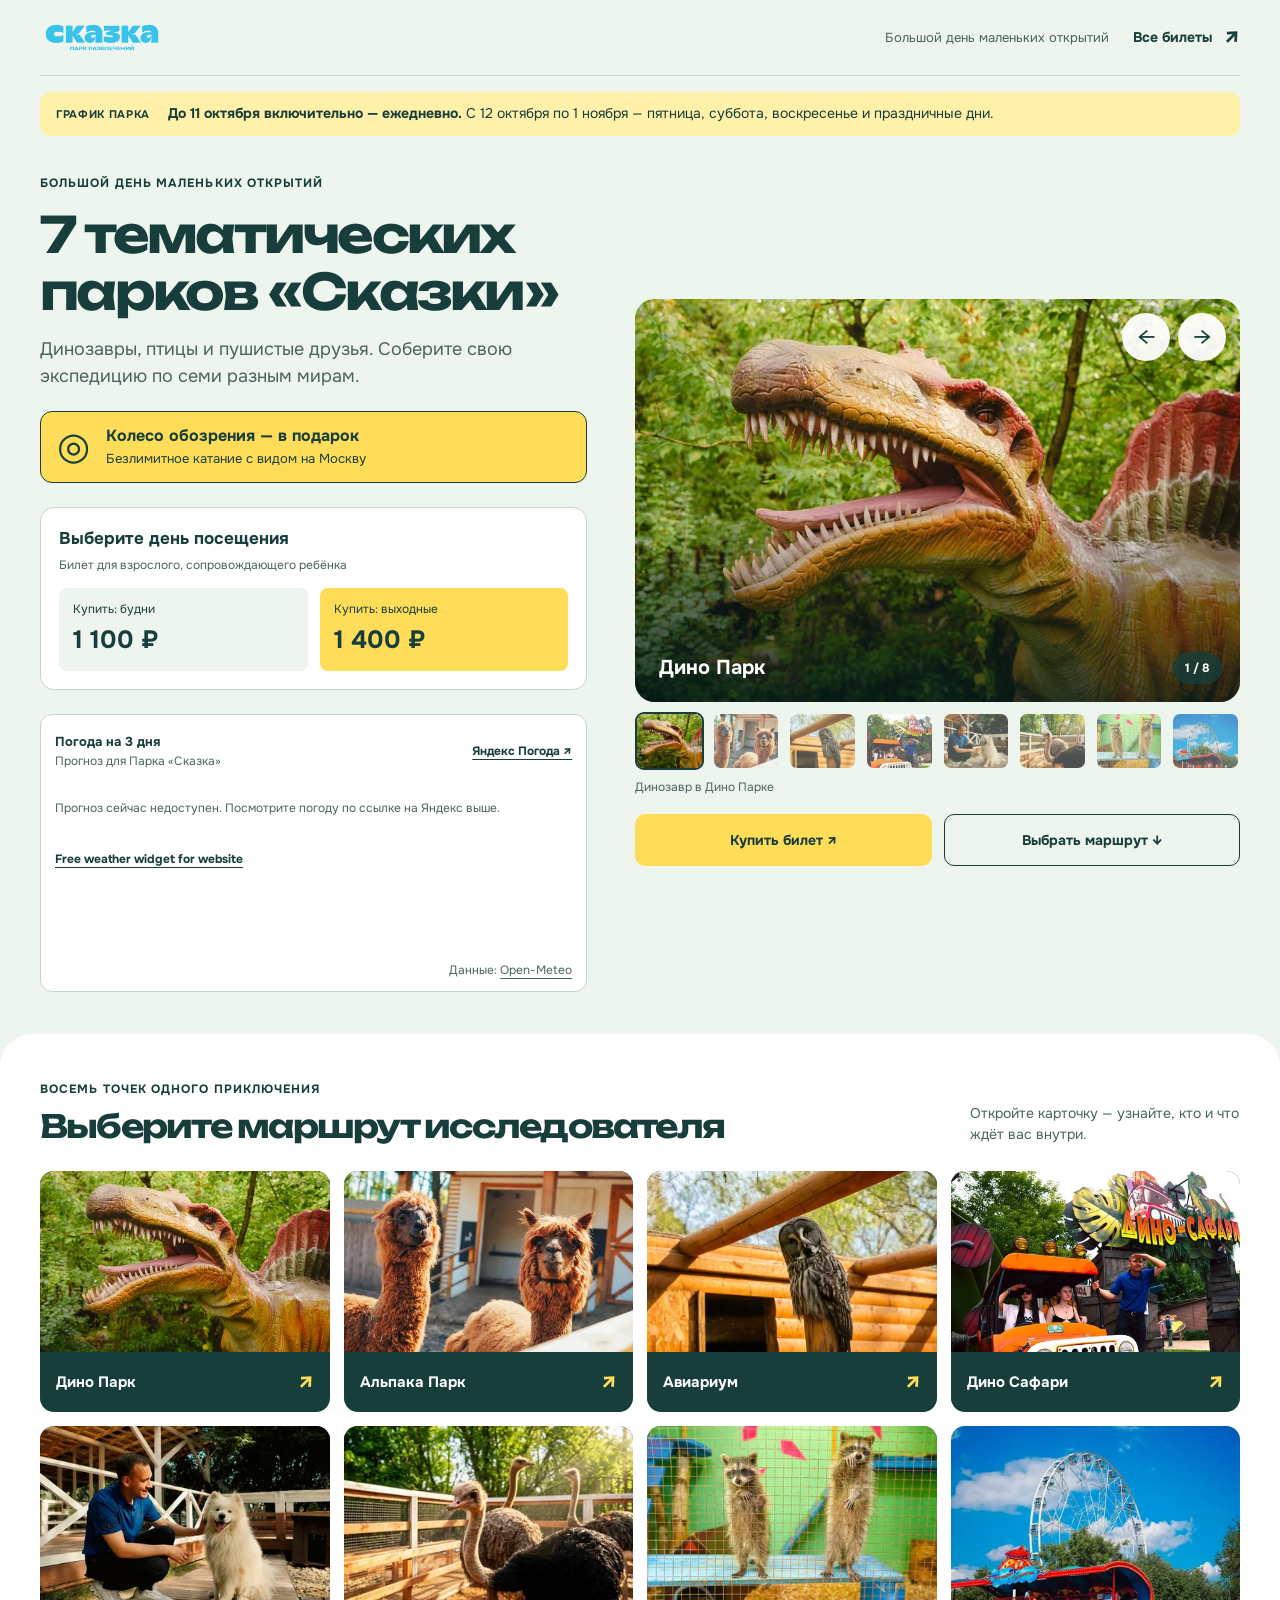
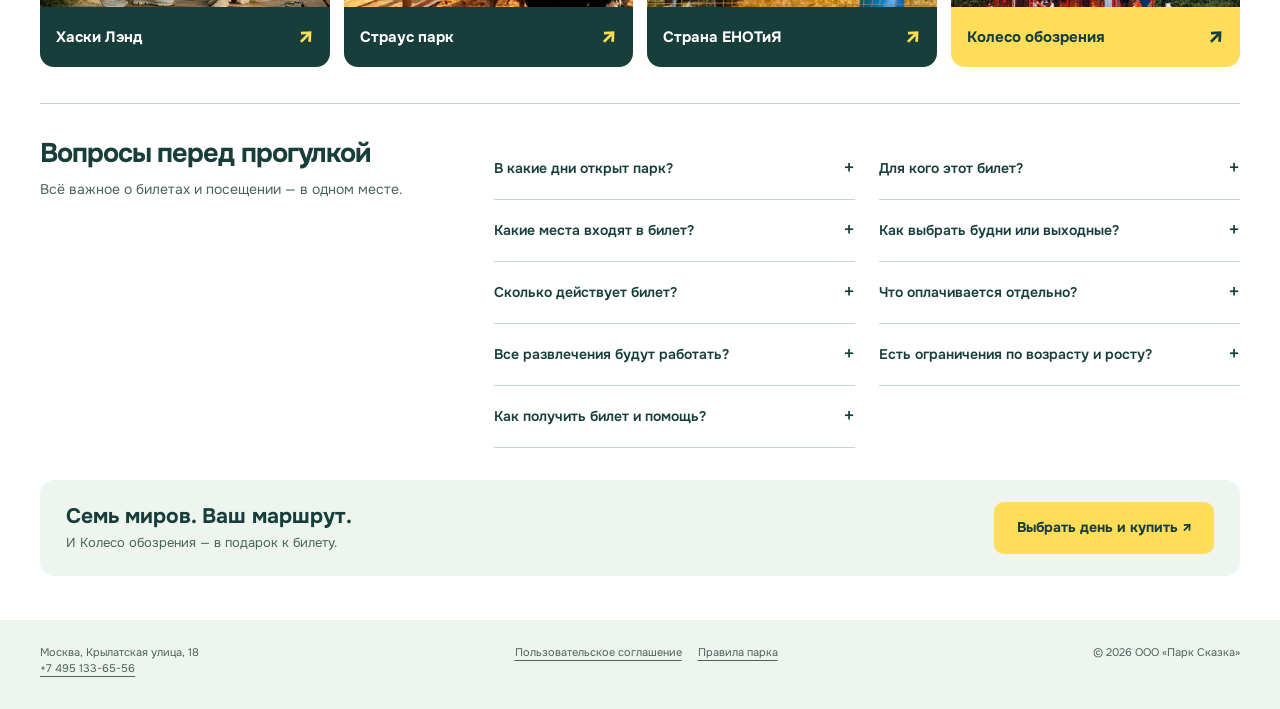
==== commit 5a409543: "Update landing schedule, imagery, and tracking" ====
--- a/theme-locations/index.html
+++ b/theme-locations/index.html
@@ -17,15 +17,15 @@
 <script src="tracking-config.js"></script><script src="script.js" defer></script><script src="../shared/ui.js" defer></script>
 </head>
 <body data-page="theme-locations">
-<noscript><div><img src="https://top-fwz1.mail.ru/counter?id=3782185;js=na" style="position:absolute;left:-9999px;" alt="Top.Mail.Ru"></div></noscript>
-<noscript><div><img src="https://mc.yandex.ru/watch/37767130" style="position:absolute;left:-9999px;" alt=""></div></noscript>
+<noscript><div><img src="https://top-fwz1.mail.ru/counter?id=3794718;js=na" style="position:absolute;left:-9999px;" alt="Top.Mail.Ru"></div></noscript>
+<noscript><div><img src="https://mc.yandex.ru/watch/107188789" style="position:absolute;left:-9999px;" alt=""></div></noscript>
 <a class="skip-link" href="#theme-tickets">К тарифам</a>
 <header class="site-header wrap">
 <a class="brand" href="https://parkskazka.com/" aria-label="На сайт Парка Сказка"><img src="assets/skazka-logo.png" alt="Парк Сказка" width="124" height="36"></a>
 <p class="header-note">Большой день маленьких открытий</p>
 <a class="header-buy" href="https://prices.parkskazka.com/">Все билеты</a>
 </header>
-<aside class="season-notice wrap" aria-label="График работы парка"><span>График парка</span><p>С 5 по 31 октября — <strong>пятница, суббота и воскресенье.</strong></p></aside>
+<aside class="season-notice wrap" aria-label="График работы парка"><span>График парка</span><p><strong>До 11 октября включительно — ежедневно.</strong> С 12 октября по 1 ноября — пятница, суббота, воскресенье и праздничные дни.</p></aside>
 <main>
 <section class="hero wrap" aria-labelledby="theme-title">
 <div class="hero-copy"><p class="eyebrow">Большой день маленьких открытий</p><h1 id="theme-title"><span>7 тематических</span><span>парков «Сказки»</span></h1><p class="hero-lead">Динозавры, птицы и пушистые друзья. Соберите свою экспедицию по семи разным мирам.</p><div class="gift"><span class="gift-icon" aria-hidden="true">◎</span><div><strong>Колесо обозрения — в подарок</strong><small>Безлимитное катание с видом на Москву</small></div></div></div>
@@ -37,7 +37,7 @@
 <figure class="gallery-slide" data-name="Дино Сафари" hidden><img src="assets/hero-safari-480.webp" srcset="assets/hero-safari-480.webp 480w, assets/hero-safari-900.webp 900w, assets/hero-safari.webp 1800w" sizes="(max-width: 760px) calc(100vw - 32px), 48vw" alt="Сафари-джип в Дино Сафари" width="1200" height="800" draggable="false" loading="lazy"><figcaption>Дино Сафари</figcaption></figure>
 <figure class="gallery-slide" data-name="Хаски Лэнд" hidden><img src="assets/husky-800.webp" alt="Самоед и гость в Хаски Лэнде" width="1200" height="800" draggable="false" loading="lazy"><figcaption>Хаски Лэнд</figcaption></figure>
 <figure class="gallery-slide" data-name="Страус парк" hidden><img src="assets/ostrich-800.webp" alt="Страусы в Страус парке" width="1200" height="800" draggable="false" loading="lazy"><figcaption>Страус парк</figcaption></figure>
-<figure class="gallery-slide" data-name="Страна ЕНОТиЯ" hidden><img src="assets/enotiya-720.webp" alt="Вход в зоодом Страна ЕНОТиЯ" width="1200" height="800" draggable="false" loading="lazy"><figcaption>Страна ЕНОТиЯ</figcaption></figure>
+<figure class="gallery-slide" data-name="Страна ЕНОТиЯ" hidden><img src="assets/enotiya-720.webp" alt="Два енота в зоодоме Страна ЕНОТиЯ" width="1200" height="800" draggable="false" loading="lazy"><figcaption>Страна ЕНОТиЯ</figcaption></figure>
 <figure class="gallery-slide" data-name="Колесо обозрения" hidden><img src="assets/ferris-720.webp" alt="Колесо обозрения над Парком Сказка" width="1200" height="800" draggable="false" loading="lazy"><figcaption>Колесо обозрения</figcaption></figure>
 <div class="gallery-arrows"><button class="gallery-arrow" data-gallery-step="-1" type="button" aria-label="Предыдущая фотография">←</button><button class="gallery-arrow" data-gallery-step="1" type="button" aria-label="Следующая фотография">→</button></div><span class="gallery-counter" aria-hidden="true">1 / 8</span>
 </div>
@@ -53,10 +53,10 @@
 <section class="explore" id="locations" aria-labelledby="trail-title"><div class="wrap">
 <div class="section-heading"><div><p class="eyebrow">Восемь точек одного приключения</p><h2 id="trail-title">Выберите маршрут исследователя</h2></div><p>Откройте карточку — узнайте, кто и что ждёт вас внутри.</p></div>
 <div class="place-grid"><button class="place-card" type="button" data-dialog-template="place-dino" aria-haspopup="dialog"><img src="assets/hero-dino-480.webp" alt="" width="480" height="320" loading="lazy" draggable="false"><span class="place-copy"><span>Дино Парк</span><em aria-hidden="true">↗</em></span></button><button class="place-card" type="button" data-dialog-template="place-alpaca" aria-haspopup="dialog"><img src="assets/hero-alpaca-480.webp" alt="" width="480" height="320" loading="lazy" draggable="false"><span class="place-copy"><span>Альпака Парк</span><em aria-hidden="true">↗</em></span></button><button class="place-card" type="button" data-dialog-template="place-aviarium" aria-haspopup="dialog"><img src="assets/hero-aviarium-480.webp" alt="" width="480" height="320" loading="lazy" draggable="false"><span class="place-copy"><span>Авиариум</span><em aria-hidden="true">↗</em></span></button><button class="place-card" type="button" data-dialog-template="place-safari" aria-haspopup="dialog"><img src="assets/hero-safari-480.webp" alt="" width="480" height="320" loading="lazy" draggable="false"><span class="place-copy"><span>Дино Сафари</span><em aria-hidden="true">↗</em></span></button><button class="place-card" type="button" data-dialog-template="place-husky" aria-haspopup="dialog"><img src="assets/husky-400.webp" alt="" width="480" height="320" loading="lazy" draggable="false"><span class="place-copy"><span>Хаски Лэнд</span><em aria-hidden="true">↗</em></span></button><button class="place-card" type="button" data-dialog-template="place-ostrich" aria-haspopup="dialog"><img src="assets/ostrich-400.webp" alt="" width="480" height="320" loading="lazy" draggable="false"><span class="place-copy"><span>Страус парк</span><em aria-hidden="true">↗</em></span></button><button class="place-card" type="button" data-dialog-template="place-enotiya" aria-haspopup="dialog"><img src="assets/enotiya-400.webp" alt="" width="480" height="320" loading="lazy" draggable="false"><span class="place-copy"><span>Страна ЕНОТиЯ</span><em aria-hidden="true">↗</em></span></button><button class="place-card place-card--gift" type="button" data-dialog-template="place-ferris" aria-haspopup="dialog"><img src="assets/ferris-400.webp" alt="" width="480" height="320" loading="lazy" draggable="false"><span class="place-copy"><span>Колесо обозрения</span><em aria-hidden="true">↗</em></span></button></div>
-<div class="faq-section"><div class="faq-heading"><h2>Вопросы перед прогулкой</h2><p>Всё важное о билетах и посещении — в одном месте.</p></div><div class="faq"><details><summary>В какие дни парк открыт в октябре?</summary><p>С 5 по 31 октября парк работает по пятницам, субботам и воскресеньям. Планируйте посещение на один из этих дней.</p></details><details><summary>Для кого этот билет?</summary><p>Для одного взрослого, который сопровождает ребёнка в тематических парках и на Колесе обозрения. Посещение ребёнка — по его тарифу и правилам конкретной площадки. Этот билет не даёт взрослому доступ к остальным аттракционам.</p></details><details><summary>Какие места входят в билет?</summary><p>Дино Парк, Альпака Парк, Авиариум, Дино Сафари, Хаски Лэнд, Страус парк и зоодом «Страна ЕНОТиЯ». А ещё — безлимитное Колесо обозрения в подарок.</p></details><details><summary>Как выбрать будни или выходные?</summary><p>Для октябрьского графика выбирайте будний тариф на пятницу, выходной — на субботу или воскресенье. В официальные праздничные дни действует выходной тариф.</p></details><details><summary>Сколько действует билет?</summary><p>Билет активируется при первом проходе и действует до конца этого дня. Возвращаться к включённым в тариф развлечениям можно в течение дня.</p></details><details><summary>Что оплачивается отдельно?</summary><p>Питание, корм для животных и дополнительные услуги не входят в стоимость, если иное не указано в выбранном тарифе.</p></details><details><summary>Все развлечения будут работать?</summary><p>Работа площадок зависит от погоды и технических условий. Перед поездкой проверьте <a href="https://parkskazka.com/entertainment-traffic-light/">что сейчас работает</a> на сайте парка.</p></details><details><summary>Есть ограничения по возрасту и росту?</summary><p>У каждого аттракциона и парка свои правила допуска. Перед посещением проверьте их на странице площадки и следуйте указаниям сотрудников.</p></details><details><summary>Как получить билет и помощь?</summary><p>После оплаты билет с QR-кодом придёт на указанный email. По вопросам покупки и посещения: <a href="tel:+74951336556">+7 495 133-65-56</a> или <a href="mailto:info@parkskazka.com">info@parkskazka.com</a>.</p></details></div></div>
+<div class="faq-section"><div class="faq-heading"><h2>Вопросы перед прогулкой</h2><p>Всё важное о билетах и посещении — в одном месте.</p></div><div class="faq"><details><summary>В какие дни открыт парк?</summary><p>До 11 октября 2026 года включительно парк открыт ежедневно. С 12 октября по 1 ноября 2026 года включительно — по пятницам, субботам, воскресеньям и в праздничные дни.</p></details><details><summary>Для кого этот билет?</summary><p>Для одного взрослого, который сопровождает ребёнка в тематических парках и на Колесе обозрения. Посещение ребёнка — по его тарифу и правилам конкретной площадки. Этот билет не даёт взрослому доступ к остальным аттракционам.</p></details><details><summary>Какие места входят в билет?</summary><p>Дино Парк, Альпака Парк, Авиариум, Дино Сафари, Хаски Лэнд, Страус парк и зоодом «Страна ЕНОТиЯ». А ещё — безлимитное Колесо обозрения в подарок.</p></details><details><summary>Как выбрать будни или выходные?</summary><p>В обычные будни выбирайте тариф буднего дня, в субботу, воскресенье и официальные праздничные дни — тариф выходного дня. С 12 октября из будних дней парк открыт только по пятницам.</p></details><details><summary>Сколько действует билет?</summary><p>Билет активируется при первом проходе и действует до конца этого дня. Возвращаться к включённым в тариф развлечениям можно в течение дня.</p></details><details><summary>Что оплачивается отдельно?</summary><p>Питание, корм для животных и дополнительные услуги не входят в стоимость, если иное не указано в выбранном тарифе.</p></details><details><summary>Все развлечения будут работать?</summary><p>Работа площадок зависит от погоды и технических условий. Перед поездкой проверьте <a href="https://parkskazka.com/entertainment-traffic-light/">что сейчас работает</a> на сайте парка.</p></details><details><summary>Есть ограничения по возрасту и росту?</summary><p>У каждого аттракциона и парка свои правила допуска. Перед посещением проверьте их на странице площадки и следуйте указаниям сотрудников.</p></details><details><summary>Как получить билет и помощь?</summary><p>После оплаты билет с QR-кодом придёт на указанный email. По вопросам покупки и посещения: <a href="tel:+74951336556">+7 495 133-65-56</a> или <a href="mailto:info@parkskazka.com">info@parkskazka.com</a>.</p></details></div></div>
 <div class="closing-cta"><div><strong>Семь миров. Ваш маршрут.</strong><p>И Колесо обозрения — в подарок к билету.</p></div><a class="button button--primary" data-micro-goal="theme_tariff_selector_open" href="#theme-tickets">Выбрать день и купить ↗</a></div>
 </div></section>
-<template id="place-dino"><img class="dialog-image" src="assets/hero-dino-900.webp" alt="Динозавр в Дино Парке" width="900" height="600"><div class="dialog-content"><p class="eyebrow">Древний мир</p><h2>Дино Парк</h2><p>Более 30 динозавров в натуральную величину ждут вас среди зелени. Многие двигаются и издают реалистичные рычащие звуки — будто доисторический мир снова ожил.</p><p class="dialog-note">Посещение — по правилам площадки и при её работе. Общение с животными — с учётом указаний сотрудников.</p><div class="dialog-actions"><a class="button button--primary" data-close-dialog href="#theme-tickets">Выбрать билет</a><a class="button button--secondary" href="https://parkskazka.com/places/dinopark/">Подробнее о локации ↗</a></div></div></template><template id="place-alpaca"><img class="dialog-image" src="assets/hero-alpaca-900.webp" alt="Альпаки породы уакайа в Альпака Парке" width="900" height="600"><div class="dialog-content"><p class="eyebrow">Мягкие знакомства</p><h2>Альпака Парк</h2><p>Познакомьтесь с альпаками породы уакайа. Их легко узнать по густой мягкой шерсти и дружелюбному характеру. Неспешная прогулка, любопытные взгляды и тёплые семейные фотографии.</p><p class="dialog-note">Посещение — по правилам площадки и при её работе. Общение с животными — с учётом указаний сотрудников.</p><div class="dialog-actions"><a class="button button--primary" data-close-dialog href="#theme-tickets">Выбрать билет</a><a class="button button--secondary" href="https://parkskazka.com/places/alpaka/">Подробнее о локации ↗</a></div></div></template><template id="place-aviarium"><img class="dialog-image" src="assets/hero-aviarium-900.webp" alt="Сова в Парке птиц Авиариум" width="900" height="600"><div class="dialog-content"><p class="eyebrow">Мир пернатых</p><h2>Авиариум</h2><p>Отправьтесь в путешествие по 16 тематическим зонам. Здесь живут 55 видов пернатых из разных уголков планеты: наблюдайте за птицами, замечайте необычное оперение и открывайте их удивительные привычки.</p><p class="dialog-note">Посещение — по правилам площадки и при её работе. Общение с животными — с учётом указаний сотрудников.</p><div class="dialog-actions"><a class="button button--primary" data-close-dialog href="#theme-tickets">Выбрать билет</a><a class="button button--secondary" href="https://parkskazka.com/places/aviarium/">Подробнее о локации ↗</a></div></div></template><template id="place-safari"><img class="dialog-image" src="assets/hero-safari-900.webp" alt="Сафари-джип в Дино Сафари" width="900" height="600"><div class="dialog-content"><p class="eyebrow">Экспедиция в джунгли</p><h2>Дино Сафари</h2><p>Садитесь в сафари-джип и отправляйтесь по маршруту через тропический остров. Впереди густые заросли, заброшенная биологическая лаборатория и встреча с её самыми опасными обитателями — динозаврами.</p><p class="dialog-note">Посещение — по правилам площадки и при её работе. Общение с животными — с учётом указаний сотрудников.</p><div class="dialog-actions"><a class="button button--primary" data-close-dialog href="#theme-tickets">Выбрать билет</a><a class="button button--secondary" href="https://parkskazka.com/places/dino-safari/">Подробнее о локации ↗</a></div></div></template><template id="place-husky"><img class="dialog-image" src="assets/husky-800.webp" alt="Самоед и гость в Хаски Лэнде" width="900" height="600"><div class="dialog-content"><p class="eyebrow">Пушистая компания</p><h2>Хаски Лэнд</h2><p>Здесь живут хаски, самоеды, якутские и карело-финские лайки, кеесхонды и благородный олень Оливер. Наблюдайте за обитателями и спрашивайте сотрудников об их характере и привычках.</p><p class="dialog-note">Посещение — по правилам площадки и при её работе. Общение с животными — с учётом указаний сотрудников.</p><div class="dialog-actions"><a class="button button--primary" data-close-dialog href="#theme-tickets">Выбрать билет</a><a class="button button--secondary" href="https://parkskazka.com/places/husky/">Подробнее о локации ↗</a></div></div></template><template id="place-ostrich"><img class="dialog-image" src="assets/ostrich-800.webp" alt="Страусы в Страус парке" width="900" height="600"><div class="dialog-content"><p class="eyebrow">Большие птицы — большие эмоции</p><h2>Страус парк</h2><p>Вас ждут три удивительных вида страусов. Рассмотрите их поближе, сравните размеры и узнайте у сотрудников, чем отличаются эти необычные птицы.</p><p class="dialog-note">Посещение — по правилам площадки и при её работе. Общение с животными — с учётом указаний сотрудников.</p><div class="dialog-actions"><a class="button button--primary" data-close-dialog href="#theme-tickets">Выбрать билет</a><a class="button button--secondary" href="https://parkskazka.com/places/strausinaya-ferma/">Подробнее о локации ↗</a></div></div></template><template id="place-enotiya"><img class="dialog-image" src="assets/enotiya-720.webp" alt="Вход в зоодом Страна ЕНОТиЯ" width="900" height="600"><div class="dialog-content"><p class="eyebrow">Любопытные соседи</p><h2>Страна ЕНОТиЯ</h2><p>Загляните в зоодом, где можно увидеть енотов, сурикатов, ежей, козочек, кроликов, экзотических птиц и многих других обитателей. У каждого — свои привычки и своя история.</p><p class="dialog-note">Посещение — по правилам площадки и при её работе. Общение с животными — с учётом указаний сотрудников.</p><div class="dialog-actions"><a class="button button--primary" data-close-dialog href="#theme-tickets">Выбрать билет</a><a class="button button--secondary" href="https://parkskazka.com/places/zoo/">Подробнее о локации ↗</a></div></div></template><template id="place-ferris"><img class="dialog-image" src="assets/ferris-720.webp" alt="Колесо обозрения над Парком Сказка" width="900" height="600"><div class="dialog-content"><p class="eyebrow">Безлимитный подарок к билету</p><h2>Колесо обозрения</h2><p>Посмотрите на парк и Москву с высоты. Безлимитное катание на Колесе обозрения — подарок к тематическому билету. Возвращайтесь за новым видом в течение дня, когда аттракцион работает.</p><p class="dialog-note">Посещение — по правилам площадки и при её работе. Общение с животными — с учётом указаний сотрудников.</p><div class="dialog-actions"><a class="button button--primary" data-close-dialog href="#theme-tickets">Выбрать билет</a><a class="button button--secondary" href="https://parkskazka.com/attractions/semejnye-aktivnye/koleso-obozrenia/">Подробнее о локации ↗</a></div></div></template>
+<template id="place-dino"><img class="dialog-image" src="assets/hero-dino-900.webp" alt="Динозавр в Дино Парке" width="900" height="600"><div class="dialog-content"><p class="eyebrow">Древний мир</p><h2>Дино Парк</h2><p>Более 30 динозавров в натуральную величину ждут вас среди зелени. Многие двигаются и издают реалистичные рычащие звуки — будто доисторический мир снова ожил.</p><p class="dialog-note">Посещение — по правилам площадки и при её работе. Общение с животными — с учётом указаний сотрудников.</p><div class="dialog-actions"><a class="button button--primary" data-close-dialog href="#theme-tickets">Выбрать билет</a><a class="button button--secondary" href="https://parkskazka.com/places/dinopark/">Подробнее о локации ↗</a></div></div></template><template id="place-alpaca"><img class="dialog-image" src="assets/hero-alpaca-900.webp" alt="Альпаки породы уакайа в Альпака Парке" width="900" height="600"><div class="dialog-content"><p class="eyebrow">Мягкие знакомства</p><h2>Альпака Парк</h2><p>Познакомьтесь с альпаками породы уакайа. Их легко узнать по густой мягкой шерсти и дружелюбному характеру. Неспешная прогулка, любопытные взгляды и тёплые семейные фотографии.</p><p class="dialog-note">Посещение — по правилам площадки и при её работе. Общение с животными — с учётом указаний сотрудников.</p><div class="dialog-actions"><a class="button button--primary" data-close-dialog href="#theme-tickets">Выбрать билет</a><a class="button button--secondary" href="https://parkskazka.com/places/alpaka/">Подробнее о локации ↗</a></div></div></template><template id="place-aviarium"><img class="dialog-image" src="assets/hero-aviarium-900.webp" alt="Сова в Парке птиц Авиариум" width="900" height="600"><div class="dialog-content"><p class="eyebrow">Мир пернатых</p><h2>Авиариум</h2><p>Отправьтесь в путешествие по 16 тематическим зонам. Здесь живут 55 видов пернатых из разных уголков планеты: наблюдайте за птицами, замечайте необычное оперение и открывайте их удивительные привычки.</p><p class="dialog-note">Посещение — по правилам площадки и при её работе. Общение с животными — с учётом указаний сотрудников.</p><div class="dialog-actions"><a class="button button--primary" data-close-dialog href="#theme-tickets">Выбрать билет</a><a class="button button--secondary" href="https://parkskazka.com/places/aviarium/">Подробнее о локации ↗</a></div></div></template><template id="place-safari"><img class="dialog-image" src="assets/hero-safari-900.webp" alt="Сафари-джип в Дино Сафари" width="900" height="600"><div class="dialog-content"><p class="eyebrow">Экспедиция в джунгли</p><h2>Дино Сафари</h2><p>Садитесь в сафари-джип и отправляйтесь по маршруту через тропический остров. Впереди густые заросли, заброшенная биологическая лаборатория и встреча с её самыми опасными обитателями — динозаврами.</p><p class="dialog-note">Посещение — по правилам площадки и при её работе. Общение с животными — с учётом указаний сотрудников.</p><div class="dialog-actions"><a class="button button--primary" data-close-dialog href="#theme-tickets">Выбрать билет</a><a class="button button--secondary" href="https://parkskazka.com/places/dino-safari/">Подробнее о локации ↗</a></div></div></template><template id="place-husky"><img class="dialog-image" src="assets/husky-800.webp" alt="Самоед и гость в Хаски Лэнде" width="900" height="600"><div class="dialog-content"><p class="eyebrow">Пушистая компания</p><h2>Хаски Лэнд</h2><p>Здесь живут хаски, самоеды, якутские и карело-финские лайки, кеесхонды и благородный олень Оливер. Наблюдайте за обитателями и спрашивайте сотрудников об их характере и привычках.</p><p class="dialog-note">Посещение — по правилам площадки и при её работе. Общение с животными — с учётом указаний сотрудников.</p><div class="dialog-actions"><a class="button button--primary" data-close-dialog href="#theme-tickets">Выбрать билет</a><a class="button button--secondary" href="https://parkskazka.com/places/husky/">Подробнее о локации ↗</a></div></div></template><template id="place-ostrich"><img class="dialog-image" src="assets/ostrich-800.webp" alt="Страусы в Страус парке" width="900" height="600"><div class="dialog-content"><p class="eyebrow">Большие птицы — большие эмоции</p><h2>Страус парк</h2><p>Вас ждут три удивительных вида страусов. Рассмотрите их поближе, сравните размеры и узнайте у сотрудников, чем отличаются эти необычные птицы.</p><p class="dialog-note">Посещение — по правилам площадки и при её работе. Общение с животными — с учётом указаний сотрудников.</p><div class="dialog-actions"><a class="button button--primary" data-close-dialog href="#theme-tickets">Выбрать билет</a><a class="button button--secondary" href="https://parkskazka.com/places/strausinaya-ferma/">Подробнее о локации ↗</a></div></div></template><template id="place-enotiya"><img class="dialog-image" src="assets/enotiya-720.webp" alt="Два енота в зоодоме Страна ЕНОТиЯ" width="900" height="600"><div class="dialog-content"><p class="eyebrow">Любопытные соседи</p><h2>Страна ЕНОТиЯ</h2><p>Загляните в зоодом, где можно увидеть енотов, сурикатов, ежей, козочек, кроликов, экзотических птиц и многих других обитателей. У каждого — свои привычки и своя история.</p><p class="dialog-note">Посещение — по правилам площадки и при её работе. Общение с животными — с учётом указаний сотрудников.</p><div class="dialog-actions"><a class="button button--primary" data-close-dialog href="#theme-tickets">Выбрать билет</a><a class="button button--secondary" href="https://parkskazka.com/places/zoo/">Подробнее о локации ↗</a></div></div></template><template id="place-ferris"><img class="dialog-image" src="assets/ferris-720.webp" alt="Колесо обозрения над Парком Сказка" width="900" height="600"><div class="dialog-content"><p class="eyebrow">Безлимитный подарок к билету</p><h2>Колесо обозрения</h2><p>Посмотрите на парк и Москву с высоты. Безлимитное катание на Колесе обозрения — подарок к тематическому билету. Возвращайтесь за новым видом в течение дня, когда аттракцион работает.</p><p class="dialog-note">Посещение — по правилам площадки и при её работе.</p><div class="dialog-actions"><a class="button button--primary" data-close-dialog href="#theme-tickets">Выбрать билет</a><a class="button button--secondary" href="https://parkskazka.com/attractions/semejnye-aktivnye/koleso-obozrenia/">Подробнее о локации ↗</a></div></div></template>
 </main>
 <footer class="site-footer wrap"><span>Москва, Крылатская улица, 18<br><a href="tel:+74951336556">+7 495 133-65-56</a></span><nav class="footer-links" aria-label="Правовая информация"><a href="https://parkskazka.com/user-agreement/">Пользовательское соглашение</a><a href="https://parkskazka.com/o-parke/pravila-parka/">Правила парка</a></nav><span>© 2026 ООО «Парк Сказка»</span></footer>
 <a class="mobile-cta" data-micro-goal="theme_tariff_selector_open" href="#theme-tickets"><span>Выбрать день и купить</span><strong>от 1 100 ₽</strong></a>
